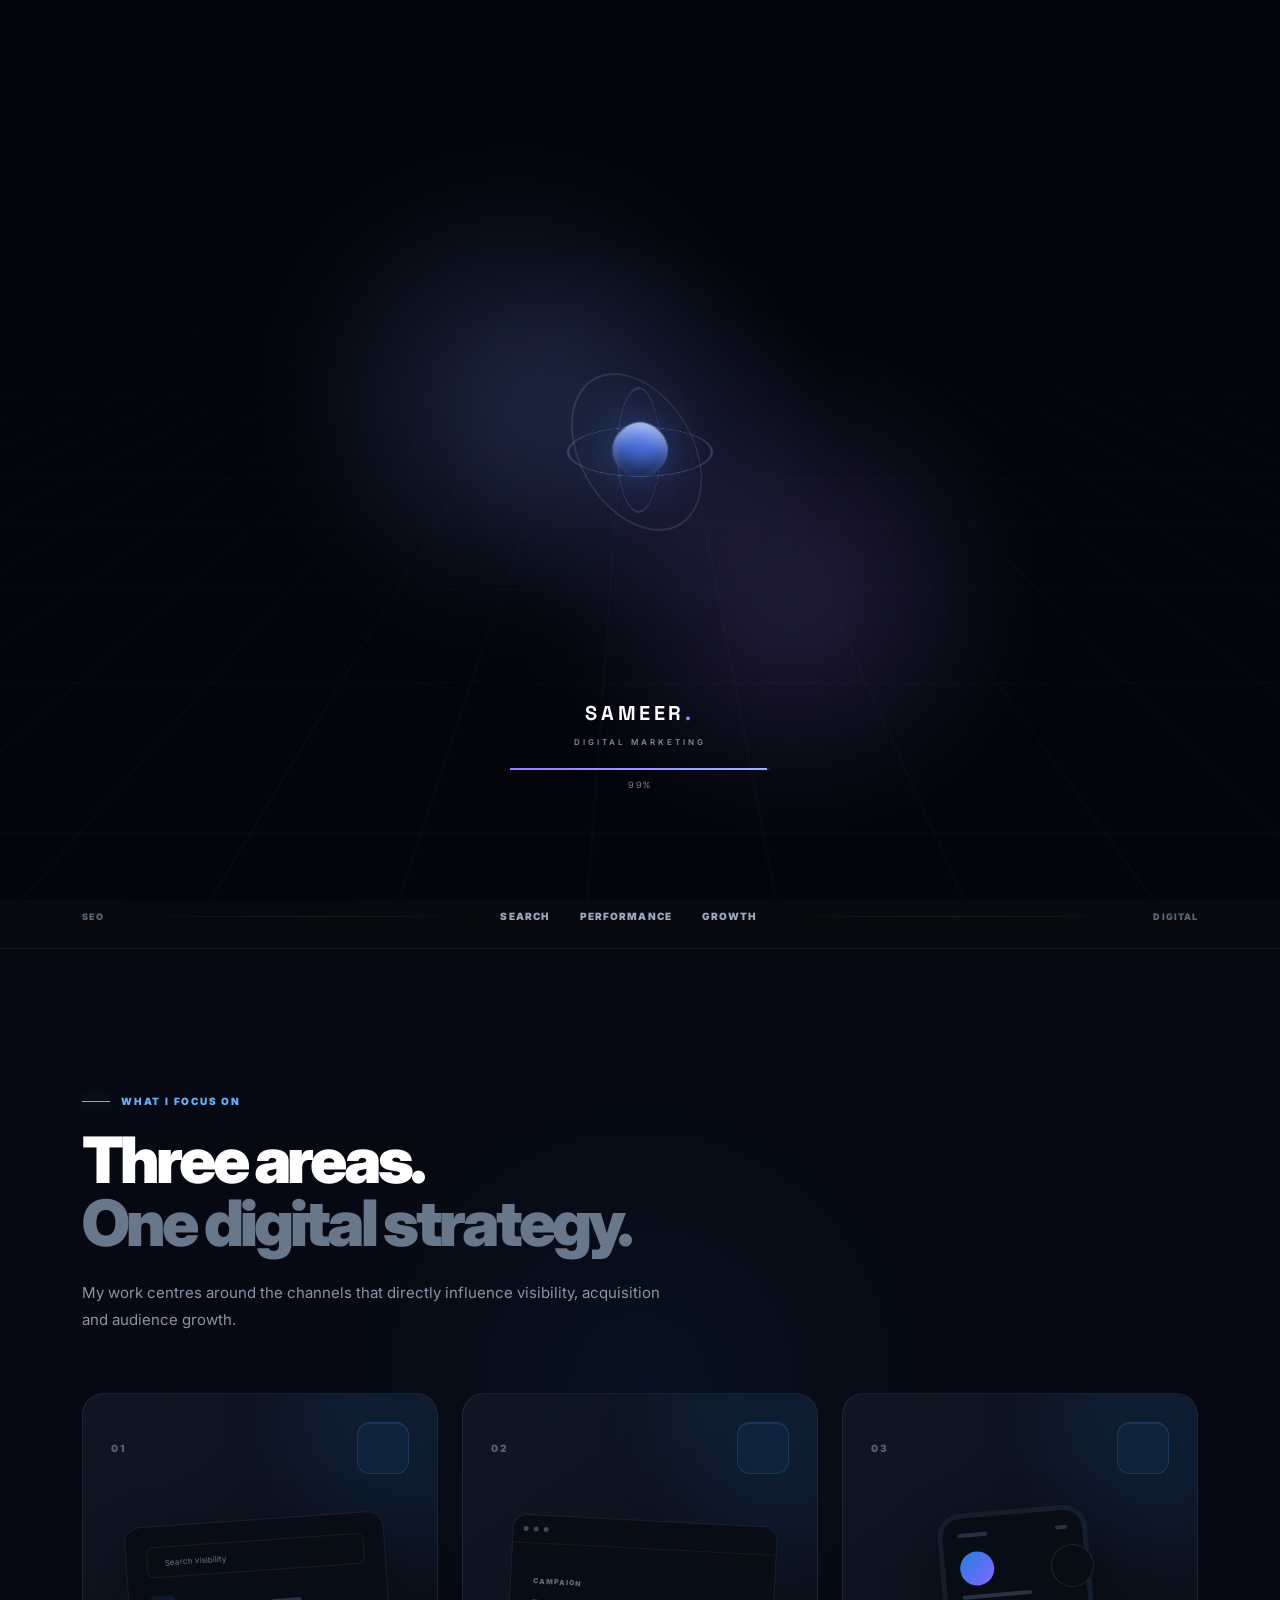
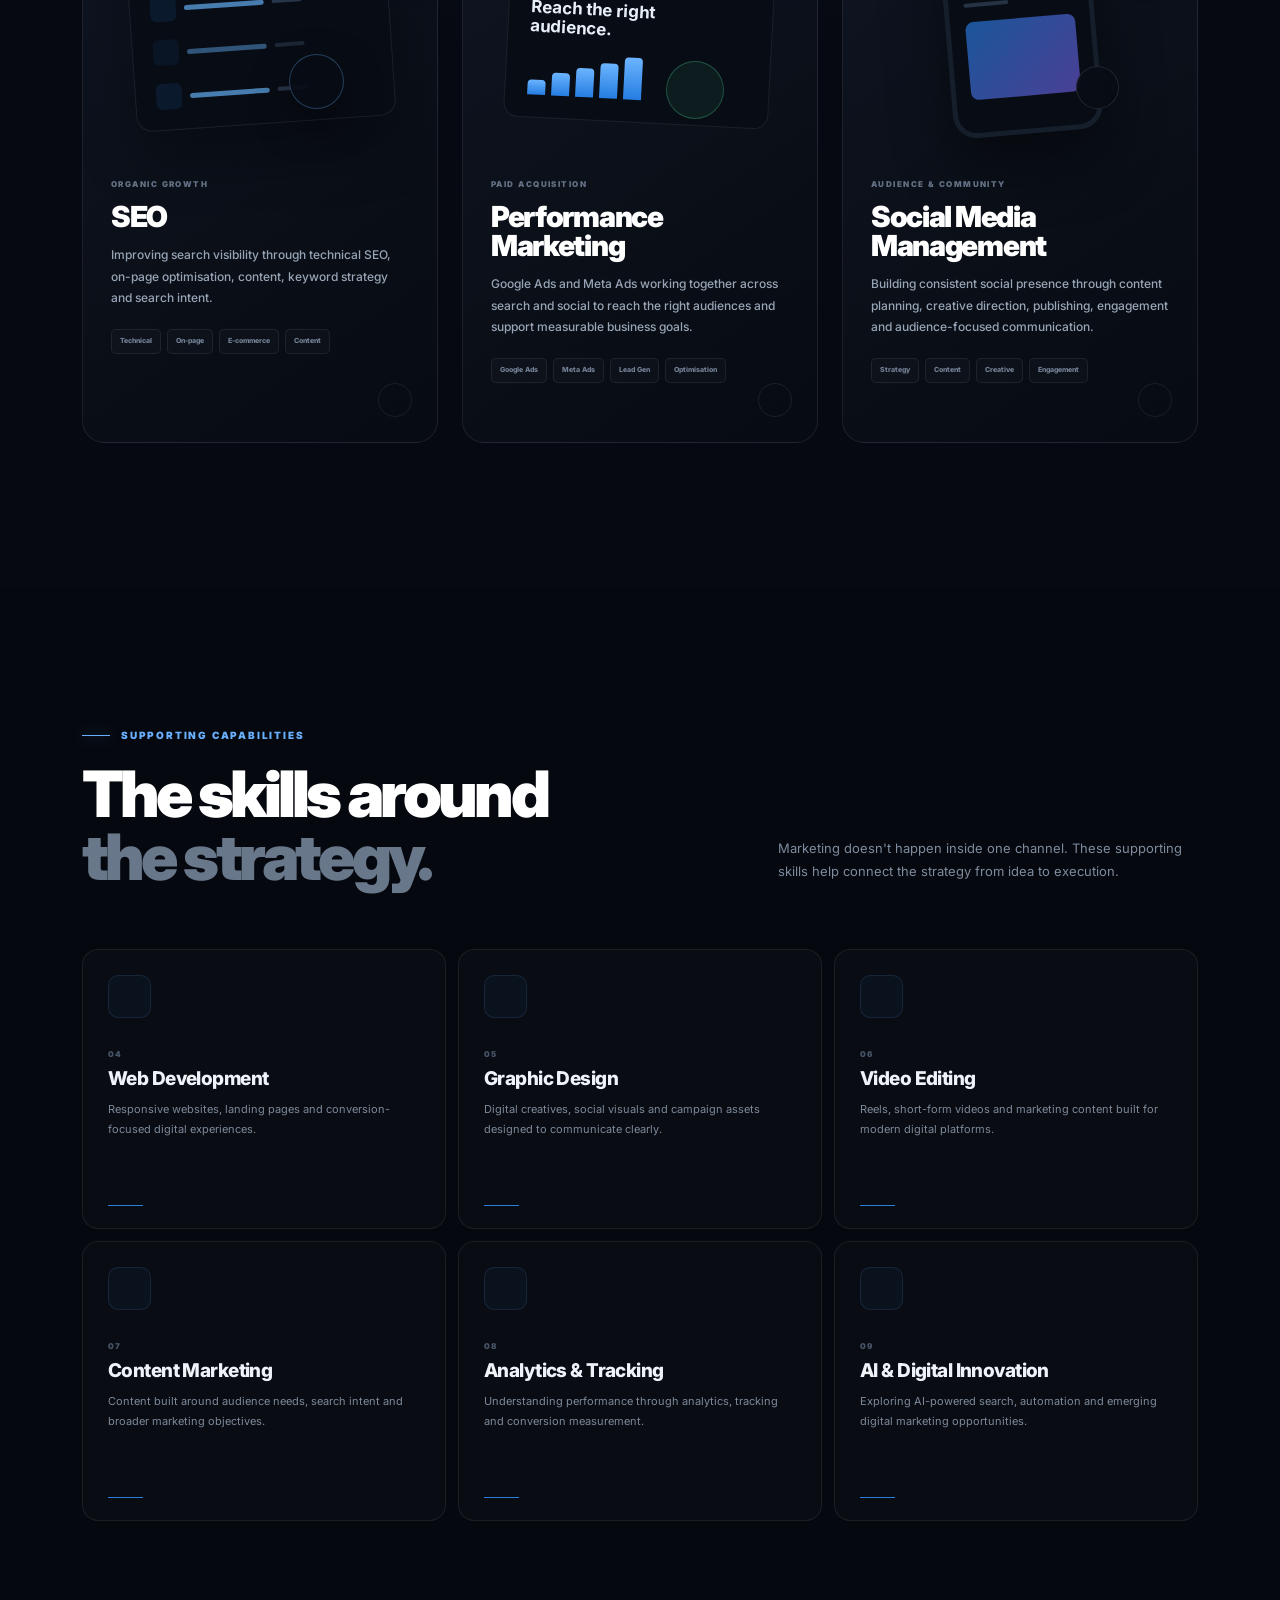
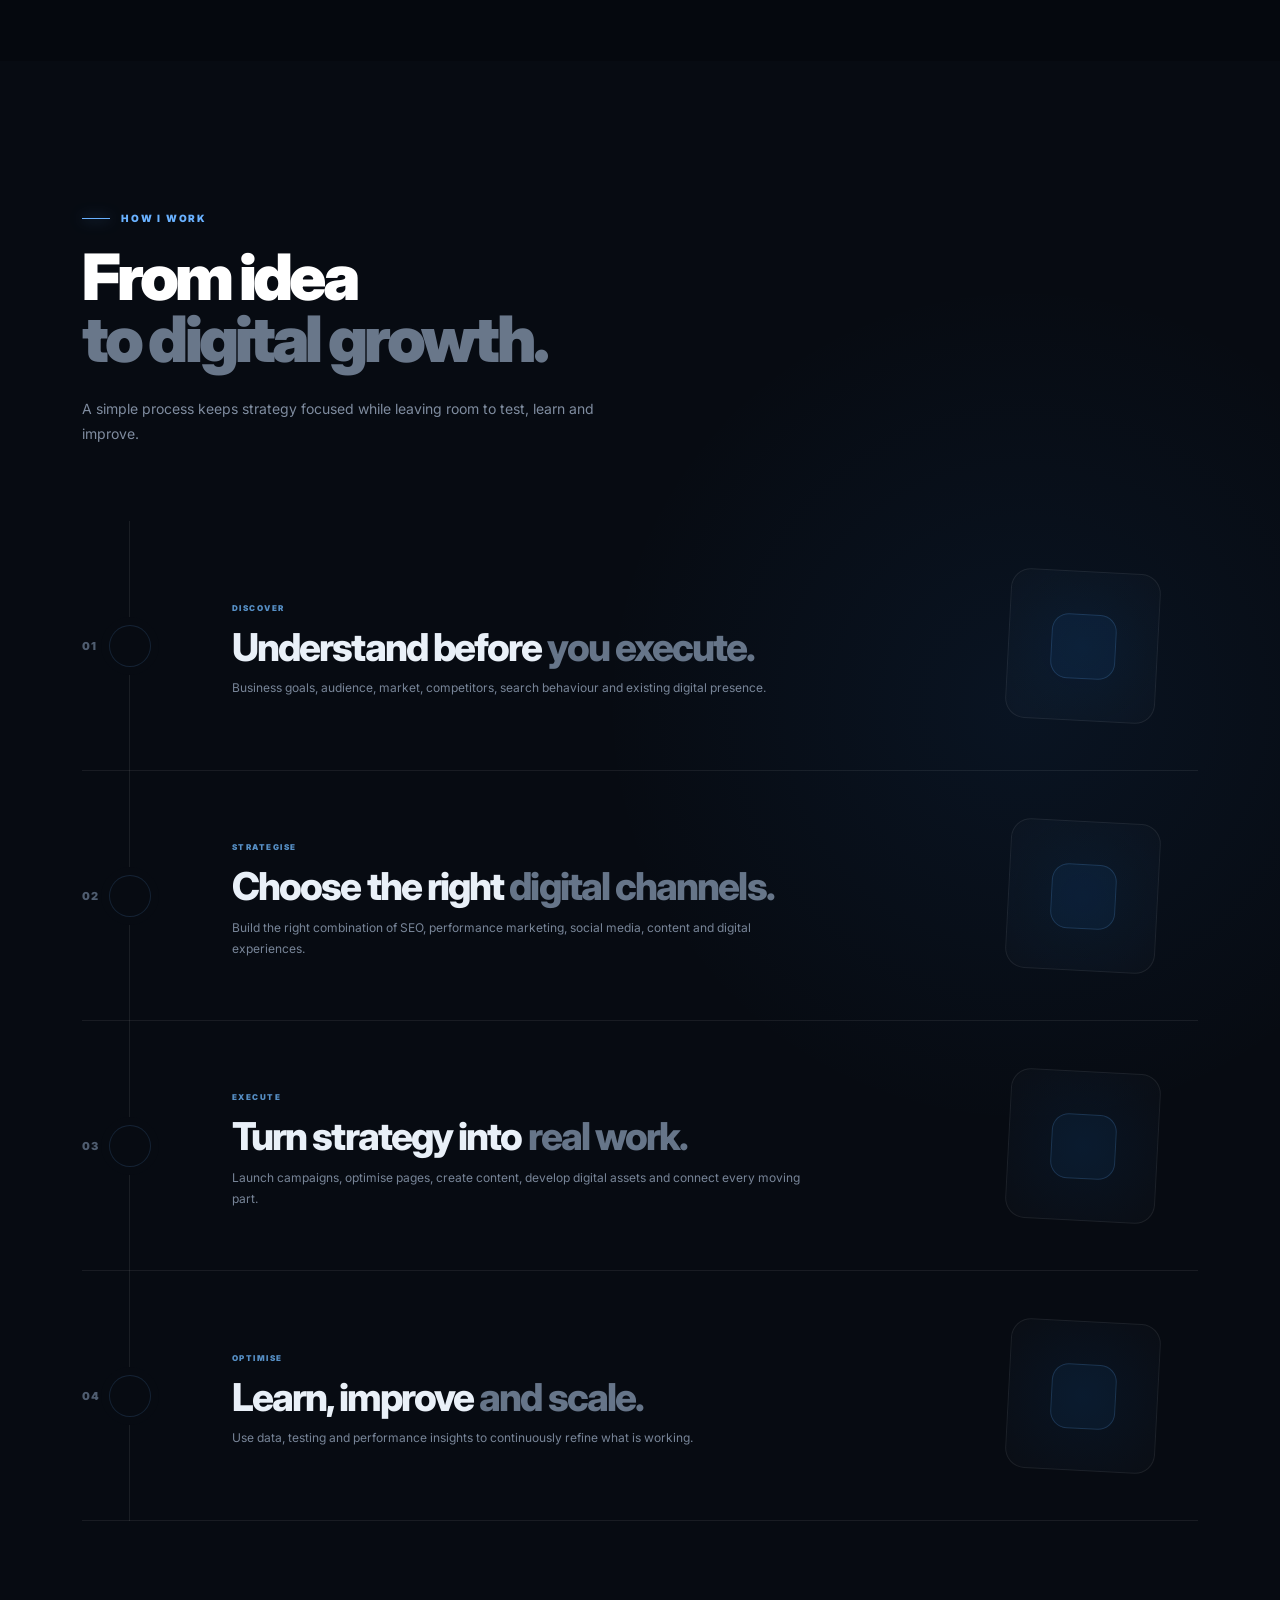
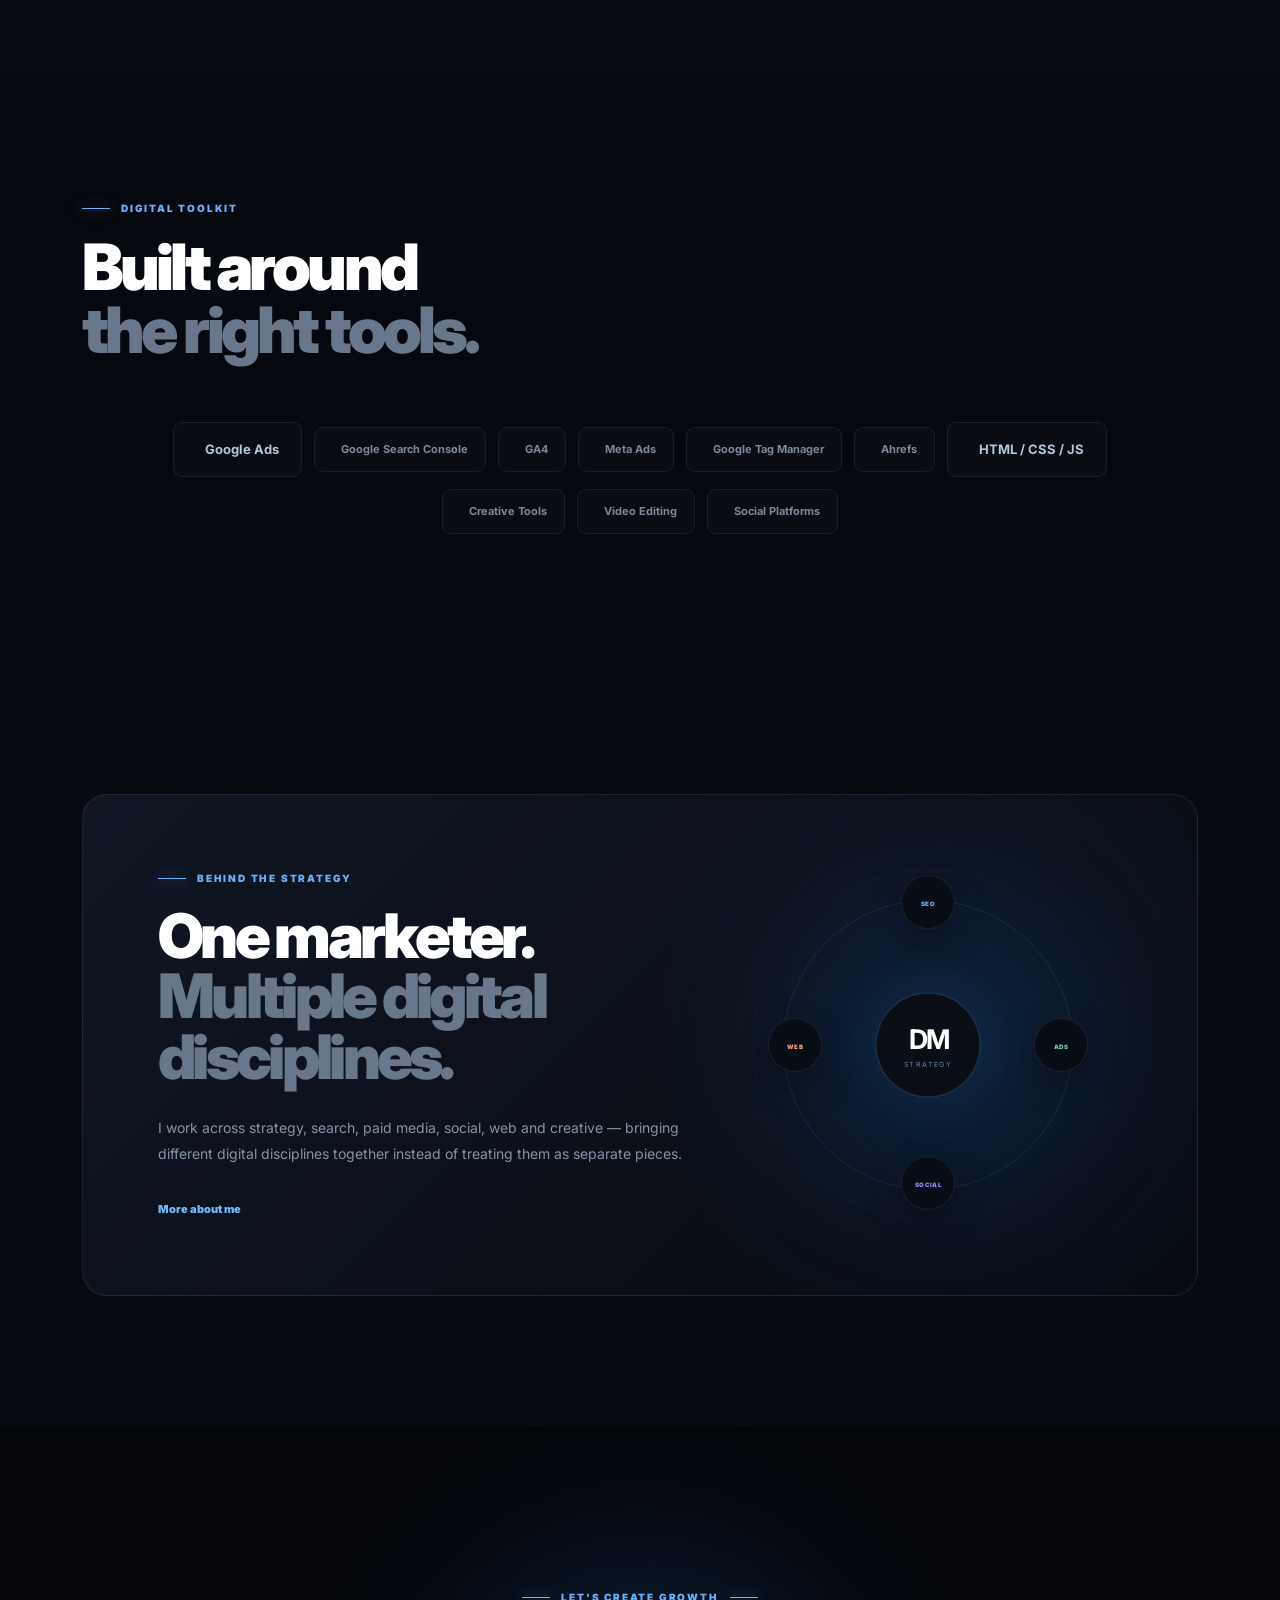
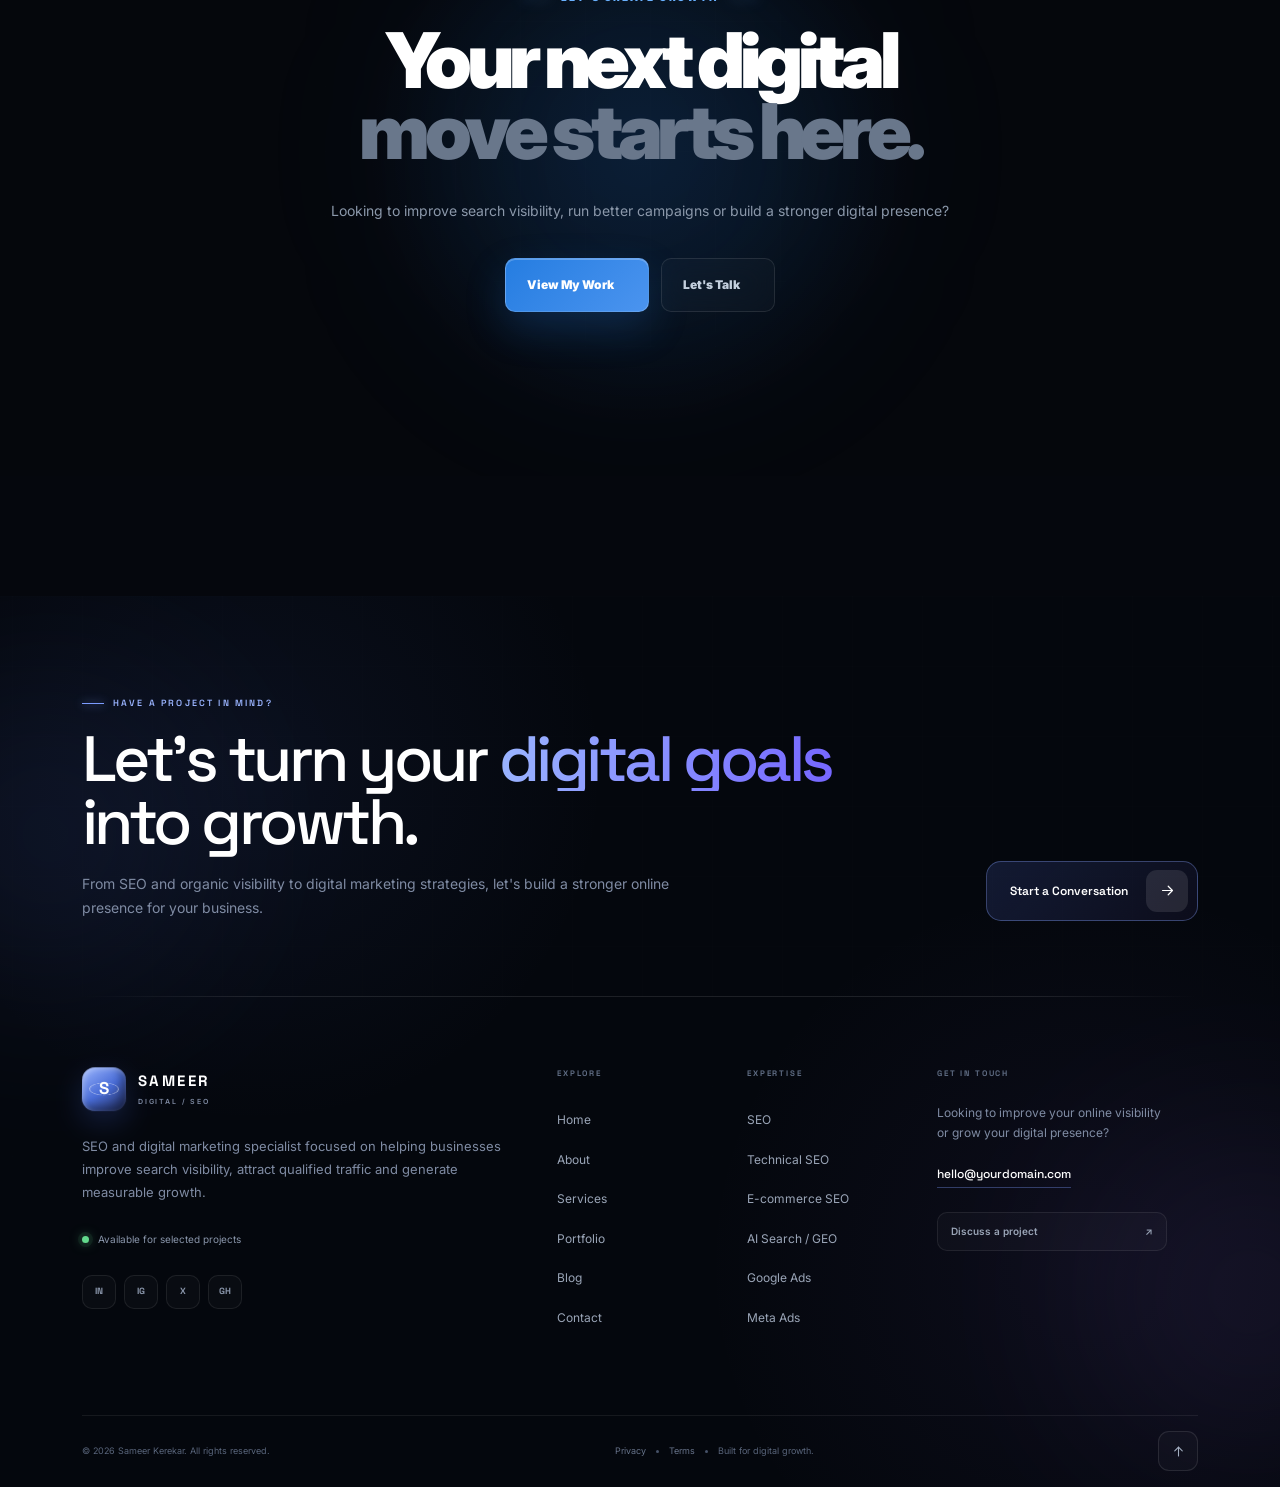
==== index.html @ 19e7f879 "Digital Marketing website" ====
<!DOCTYPE html>
<html lang="en">

<head>

    <!-- =====================================================
         BASIC DOCUMENT SETTINGS
    ====================================================== -->

    <meta charset="UTF-8">

    <meta
        name="viewport"
        content="width=device-width, initial-scale=1.0"
    >

    <!-- SEO -->
    <title>
        Sameer Kerekar | SEO & Digital Marketing Specialist
    </title>

    <meta
        name="description"
        content="Sameer Kerekar is a digital marketing and SEO specialist helping businesses improve organic visibility, traffic, leads and online growth."
    >

    <meta
        name="robots"
        content="index, follow, max-image-preview:large"
    >

    <meta
        name="author"
        content="Sameer Kerekar"
    >

    <meta
        name="theme-color"
        content="#05070d"
    >

    <!-- Canonical will be replaced with the real domain -->
    <link
        rel="canonical"
        href="https://yourdomain.com/"
    >


    <!-- =====================================================
         OPEN GRAPH
         Ready for social sharing
    ====================================================== -->

    <meta
        property="og:type"
        content="website"
    >

    <meta
        property="og:title"
        content="Sameer Kerekar | SEO & Digital Marketing Specialist"
    >

    <meta
        property="og:description"
        content="SEO and digital marketing solutions focused on visibility, traffic and business growth."
    >

    <meta
        property="og:url"
        content="https://yourdomain.com/"
    >

    <meta
        property="og:site_name"
        content="Sameer Kerekar"
    >


    <!-- =====================================================
         TWITTER / X
    ====================================================== -->

    <meta
        name="twitter:card"
        content="summary_large_image"
    >

    <meta
        name="twitter:title"
        content="Sameer Kerekar | SEO & Digital Marketing Specialist"
    >

    <meta
        name="twitter:description"
        content="SEO and digital marketing solutions focused on visibility, traffic and business growth."
    >


    <!-- =====================================================
         PERFORMANCE
    ====================================================== -->

    <link
        rel="preconnect"
        href="https://fonts.googleapis.com"
    >

    <link
        rel="preconnect"
        href="https://fonts.gstatic.com"
        crossorigin
    >


    <!-- =====================================================
         PREMIUM FONT SYSTEM
         Space Grotesk = Display
         Inter = UI/body
    ====================================================== -->

    <link
        href="https://fonts.googleapis.com/css2?family=Inter:wght@400;500;600;700&family=Space+Grotesk:wght@400;500;600;700&display=swap"
        rel="stylesheet"
    >


    <!-- =====================================================
         BOOTSTRAP 5
    ====================================================== -->

    <link
        href="https://cdn.jsdelivr.net/npm/bootstrap@5.3.8/dist/css/bootstrap.min.css"
        rel="stylesheet"
    >


    <!-- =====================================================
         CUSTOM CSS
    ====================================================== -->

    <link
        rel="stylesheet"
        href="style.css"
    >


    <!-- =====================================================
         STRUCTURED DATA
         Basic Person / Website schema
    ====================================================== -->

    <script type="application/ld+json">
    {
        "@context": "https://schema.org",
        "@type": "Person",
        "name": "Sameer Kerekar",
        "jobTitle": "SEO & Digital Marketing Specialist",
        "url": "https://yourdomain.com/"
    }
    </script>

</head>


<body>


    <!-- =====================================================
         PAGE LOADER
         Visible before the website enters
    ====================================================== -->

    <div
        class="page-loader"
        id="pageLoader"
        aria-hidden="true"
    >

        <!-- Background grid -->
        <div class="loader-grid"></div>

        <!-- Ambient glow -->
        <div class="loader-glow loader-glow-one"></div>
        <div class="loader-glow loader-glow-two"></div>


        <!-- 3D loader object -->
        <div class="loader-scene">

            <div class="loader-core">

                <div class="loader-ring loader-ring-one"></div>

                <div class="loader-ring loader-ring-two"></div>

                <div class="loader-ring loader-ring-three"></div>

                <div class="loader-core-inner"></div>

            </div>

        </div>


        <!-- Loader text -->

        <div class="loader-content">

            <div class="loader-brand">
                SAMEER<span>.</span>
            </div>

            <div class="loader-status">
                DIGITAL MARKETING
            </div>

            <div class="loader-progress">

                <span
                    class="loader-progress-bar"
                    id="loaderProgress"
                ></span>

            </div>

            <div
                class="loader-percentage"
                id="loaderPercentage"
            >
                00%
            </div>

        </div>

    </div>


    <!-- =====================================================
         SITE HEADER
    ====================================================== -->

    <header
        class="site-header"
        id="siteHeader"
    >

        <!-- Ambient background light -->

        <div class="header-ambient"></div>


        <!-- =================================================
             MAIN NAVIGATION
        ================================================== -->

        <nav
            class="premium-navbar"
            id="mainNavbar"
            aria-label="Primary navigation"
        >

            <div class="navbar-inner">


                <!-- =========================================
                     BRAND
                     Replace this later with your real logo
                ========================================== -->

                <a
                    href="index.html"
                    class="brand"
                    aria-label="Sameer Kerekar home"
                >

                    <span class="brand-symbol">

                        <span class="brand-symbol-orbit"></span>

                        <span class="brand-symbol-core">
                            S
                        </span>

                    </span>


                    <span class="brand-copy">

                        <span class="brand-name">
                            SAMEER
                        </span>

                        <span class="brand-subtitle">
                            DIGITAL / SEO
                        </span>

                    </span>

                </a>


                <!-- =========================================
                     DESKTOP NAVIGATION
                ========================================== -->

                <div
                    class="desktop-navigation"
                    id="desktopNavigation"
                >

                    <div class="nav-pill">


                        <a
                            href="index.html"
                            class="nav-item active"
                            data-nav-link
                        >
                            <span class="nav-number">
                                01
                            </span>

                            <span class="nav-label">
                                Home
                            </span>
                        </a>


                        <a
                            href="about.html"
                            class="nav-item"
                            data-nav-link
                        >
                            <span class="nav-number">
                                02
                            </span>

                            <span class="nav-label">
                                About
                            </span>
                        </a>


                        <a
                            href="service.html"
                            class="nav-item"
                            data-nav-link
                        >
                            <span class="nav-number">
                                03
                            </span>

                            <span class="nav-label">
                                Services
                            </span>
                        </a>


                        <a
                            href="portfolio.html"
                            class="nav-item"
                            data-nav-link
                        >
                            <span class="nav-number">
                                04
                            </span>

                            <span class="nav-label">
                                Portfolio
                            </span>
                        </a>


                        <a
                            href="blog.html"
                            class="nav-item"
                            data-nav-link
                        >
                            <span class="nav-number">
                                05
                            </span>

                            <span class="nav-label">
                                Blog
                            </span>
                        </a>


                    </div>

                </div>


                <!-- =========================================
                     CONTACT BUTTON
                ========================================== -->

                <a
                    href="contact.html"
                    class="nav-contact"
                    data-nav-link
                >

                    <span class="contact-label">
                        Let's Talk
                    </span>

                    <span class="contact-icon">

                        <svg
                            viewBox="0 0 24 24"
                            aria-hidden="true"
                        >
                            <path d="M5 12h13"></path>
                            <path d="m13 6 6 6-6 6"></path>
                        </svg>

                    </span>

                </a>


                <!-- =========================================
                     MOBILE MENU BUTTON
                ========================================== -->

                <button
                    class="mobile-menu-button"
                    id="mobileMenuButton"
                    type="button"
                    aria-label="Open navigation menu"
                    aria-controls="mobileMenu"
                    aria-expanded="false"
                >

                    <span class="menu-button-text">
                        MENU
                    </span>

                    <span class="menu-lines">

                        <span></span>
                        <span></span>

                    </span>

                </button>

            </div>

        </nav>


        <!-- =================================================
             MOBILE MENU
        ================================================== -->

        <div
            class="mobile-menu"
            id="mobileMenu"
            aria-hidden="true"
        >

            <div class="mobile-menu-inner">


                <div class="mobile-menu-top">

                    <span>
                        NAVIGATION
                    </span>

                    <span>
                        2026
                    </span>

                </div>


                <div class="mobile-navigation">


                    <a
                        href="index.html"
                        class="mobile-nav-link active"
                        data-mobile-link
                    >
                        <span class="mobile-nav-number">
                            01
                        </span>

                        <span class="mobile-nav-title">
                            Home
                        </span>

                        <span class="mobile-nav-arrow">
                            ↗
                        </span>
                    </a>


                    <a
                        href="about.html"
                        class="mobile-nav-link"
                        data-mobile-link
                    >
                        <span class="mobile-nav-number">
                            02
                        </span>

                        <span class="mobile-nav-title">
                            About
                        </span>

                        <span class="mobile-nav-arrow">
                            ↗
                        </span>
                    </a>


                    <a
                        href="service.html"
                        class="mobile-nav-link"
                        data-mobile-link
                    >
                        <span class="mobile-nav-number">
                            03
                        </span>

                        <span class="mobile-nav-title">
                            Services
                        </span>

                        <span class="mobile-nav-arrow">
                            ↗
                        </span>
                    </a>


                    <a
                        href="portfolio.html"
                        class="mobile-nav-link"
                        data-mobile-link
                    >
                        <span class="mobile-nav-number">
                            04
                        </span>

                        <span class="mobile-nav-title">
                            Portfolio
                        </span>

                        <span class="mobile-nav-arrow">
                            ↗
                        </span>
                    </a>


                    <a
                        href="blog.html"
                        class="mobile-nav-link"
                        data-mobile-link
                    >
                        <span class="mobile-nav-number">
                            05
                        </span>

                        <span class="mobile-nav-title">
                            Blog
                        </span>

                        <span class="mobile-nav-arrow">
                            ↗
                        </span>
                    </a>


                    <a
                        href="contact.html"
                        class="mobile-nav-link mobile-contact-link"
                        data-mobile-link
                    >
                        <span class="mobile-nav-number">
                            06
                        </span>

                        <span class="mobile-nav-title">
                            Contact
                        </span>

                        <span class="mobile-nav-arrow">
                            ↗
                        </span>
                    </a>

                </div>


                <div class="mobile-menu-footer">

                    <span>
                        SEO / DIGITAL MARKETING
                    </span>

                    <span>
                        INDIA
                    </span>

                </div>

            </div>

        </div>


        <!-- Mobile background overlay -->

        <div
            class="mobile-overlay"
            id="mobileOverlay"
        ></div>

    </header>

    <!-- ===================navbar end ================= -->


    <!-- ===home start==================  -->
     <!-- =========================================================
     HOME PAGE ONLY
     Navbar / Loader / Footer already exist
========================================================= -->

<main class="dm-home">

    <!-- =====================================================
         HERO
    ====================================================== -->

    <section class="dm-hero" id="home">

        <div class="dm-hero-grid"></div>

        <div class="dm-hero-glow dm-glow-a"></div>
        <div class="dm-hero-glow dm-glow-b"></div>

        <div class="container">

            <div class="row align-items-center dm-hero-row">

                <!-- LEFT -->
                <div class="col-lg-6">

                    <div class="dm-hero-copy">

                        <div class="dm-eyebrow">
                            <span class="dm-live-dot"></span>
                            DIGITAL MARKETING STRATEGIST
                        </div>

                        <h1>
                            Turning
                            <span>Digital Attention</span>
                            Into <em>Growth.</em>
                        </h1>

                        <p class="dm-hero-text">
                            I build digital marketing strategies around
                            <strong>SEO, performance marketing and social media</strong>,
                            supported by creative, web and content expertise.
                        </p>

                        <div class="dm-hero-actions">

                            <a href="service.html" class="dm-btn dm-btn-primary">
                                <span>Explore Expertise</span>
                                <i class="bi bi-arrow-down-right"></i>
                            </a>

                            <a href="contact.html" class="dm-btn dm-btn-ghost">
                                <span>Let's Connect</span>
                                <i class="bi bi-arrow-up-right"></i>
                            </a>

                        </div>

                        <div class="dm-hero-focus">

                            <span>FOCUS</span>

                            <b>SEO</b>
                            <i></i>

                            <b>Performance Marketing</b>
                            <i></i>

                            <b>Social Media</b>

                        </div>

                    </div>

                </div>


                <!-- RIGHT VISUAL -->
                <div class="col-lg-6">

                    <div class="dm-hero-art">

                        <div class="dm-art-orbit orbit-outer"></div>
                        <div class="dm-art-orbit orbit-middle"></div>
                        <div class="dm-art-orbit orbit-inner"></div>

                        <!-- CENTRAL DIGITAL MARKETING HUB -->
                        <div class="dm-hub">

                            <div class="dm-hub-ring"></div>

                            <div class="dm-hub-icon">
                                <i class="bi bi-bar-chart-fill"></i>
                            </div>

                            <strong>DIGITAL</strong>
                            <span>GROWTH</span>

                        </div>


                        <!-- SEO NODE -->
                        <div class="dm-art-node node-seo">

                            <div class="dm-node-icon">
                                <i class="bi bi-search"></i>
                            </div>

                            <div>
                                <small>ORGANIC</small>
                                <strong>SEO</strong>
                            </div>

                        </div>


                        <!-- PERFORMANCE NODE -->
                        <div class="dm-art-node node-performance">

                            <div class="dm-node-icon">
                                <i class="bi bi-bullseye"></i>
                            </div>

                            <div>
                                <small>PAID GROWTH</small>
                                <strong>Performance</strong>
                            </div>

                        </div>


                        <!-- SOCIAL NODE -->
                        <div class="dm-art-node node-social">

                            <div class="dm-node-icon">
                                <i class="bi bi-share-fill"></i>
                            </div>

                            <div>
                                <small>COMMUNITY</small>
                                <strong>Social Media</strong>
                            </div>

                        </div>


                        <!-- MINI GRAPH -->
                        <div class="dm-mini-chart">

                            <div class="mini-chart-head">
                                <span>Growth Journey</span>
                                <i class="bi bi-arrow-up-right"></i>
                            </div>

                            <svg
                                viewBox="0 0 250 100"
                                preserveAspectRatio="none"
                            >

                                <defs>

                                    <linearGradient
                                        id="heroLine"
                                        x1="0"
                                        y1="0"
                                        x2="1"
                                        y2="0"
                                    >
                                        <stop offset="0%" />
                                        <stop offset="50%" />
                                        <stop offset="100%" />
                                    </linearGradient>

                                    <linearGradient
                                        id="heroArea"
                                        x1="0"
                                        y1="0"
                                        x2="0"
                                        y2="1"
                                    >
                                        <stop offset="0%" />
                                        <stop offset="100%" />
                                    </linearGradient>

                                </defs>

                                <path
                                    class="mini-area"
                                    d="M0 82
                                       C30 78 40 70 62 72
                                       C85 75 92 52 116 57
                                       C138 62 146 43 168 46
                                       C190 48 200 27 218 32
                                       C232 35 240 20 250 12
                                       L250 100 L0 100 Z"
                                />

                                <path
                                    class="mini-line"
                                    d="M0 82
                                       C30 78 40 70 62 72
                                       C85 75 92 52 116 57
                                       C138 62 146 43 168 46
                                       C190 48 200 27 218 32
                                       C232 35 240 20 250 12"
                                />

                            </svg>

                        </div>


                        <!-- FLOATING SEARCH -->
                        <div class="dm-floating floating-search">
                            <i class="bi bi-google"></i>
                            <span>SEARCH</span>
                        </div>

                        <!-- FLOATING CONTENT -->
                        <div class="dm-floating floating-content">
                            <i class="bi bi-lightning-charge-fill"></i>
                            <span>CONTENT</span>
                        </div>

                    </div>

                </div>

            </div>

        </div>


        <div class="dm-scroll-cue">

            <span>SCROLL TO EXPLORE</span>

            <div>
                <span></span>
            </div>

        </div>

    </section>


    <!-- =====================================================
         POSITIONING STRIP
    ====================================================== -->

    <section class="dm-positioning">

        <div class="container">

            <div class="dm-positioning-line">

                <span>SEO</span>

                <div class="dm-position-line"></div>

                <strong>
                    SEARCH
                    <i class="bi bi-arrow-right"></i>
                    PERFORMANCE
                    <i class="bi bi-arrow-right"></i>
                    GROWTH
                </strong>

                <div class="dm-position-line"></div>

                <span>DIGITAL</span>

            </div>

        </div>

    </section>


    <!-- =====================================================
         CORE SERVICES
    ====================================================== -->

    <section
        class="dm-services"
        id="services"
    >

        <div class="dm-section-glow"></div>

        <div class="container">

            <div class="dm-section-intro reveal">

                <div class="dm-kicker">
                    <span></span>
                    WHAT I FOCUS ON
                </div>

                <h2>
                    Three areas.
                    <span>One digital strategy.</span>
                </h2>

                <p>
                    My work centres around the channels that directly influence
                    visibility, acquisition and audience growth.
                </p>

            </div>


            <div class="row g-4">

                <!-- SEO -->
                <div class="col-lg-4">

                    <article class="dm-main-service service-seo reveal">

                        <div class="service-top">

                            <span class="service-index">01</span>

                            <div class="service-icon">
                                <i class="bi bi-search"></i>
                            </div>

                        </div>

                        <div class="service-visual seo-visual">

                            <div class="seo-screen">

                                <div class="seo-search">
                                    <i class="bi bi-search"></i>
                                    Search visibility
                                </div>

                                <div class="seo-result">
                                    <span></span>
                                    <b></b>
                                    <i></i>
                                </div>

                                <div class="seo-result short">
                                    <span></span>
                                    <b></b>
                                    <i></i>
                                </div>

                                <div class="seo-result">
                                    <span></span>
                                    <b></b>
                                    <i></i>
                                </div>

                            </div>

                            <div class="seo-magnify">
                                <i class="bi bi-search"></i>
                            </div>

                        </div>


                        <div class="service-content">

                            <span class="service-label">
                                ORGANIC GROWTH
                            </span>

                            <h3>SEO</h3>

                            <p>
                                Improving search visibility through technical
                                SEO, on-page optimisation, content, keyword
                                strategy and search intent.
                            </p>

                            <div class="service-tags">
                                <span>Technical</span>
                                <span>On-page</span>
                                <span>E-commerce</span>
                                <span>Content</span>
                            </div>

                        </div>

                        <a href="about.html" class="service-arrow">
                            <i class="bi bi-arrow-up-right"></i>
                        </a>

                    </article>

                </div>


                <!-- PERFORMANCE -->
                <div class="col-lg-4">

                    <article class="dm-main-service service-performance reveal delay-1">

                        <div class="service-top">

                            <span class="service-index">02</span>

                            <div class="service-icon">
                                <i class="bi bi-bullseye"></i>
                            </div>

                        </div>

                        <div class="service-visual performance-visual">

                            <div class="ad-window">

                                <div class="ad-window-top">
                                    <span></span>
                                    <span></span>
                                    <span></span>
                                </div>

                                <div class="ad-content">

                                    <small>CAMPAIGN</small>

                                    <strong>
                                        Reach the
                                        right audience.
                                    </strong>

                                    <div class="ad-bars">

                                        <span></span>
                                        <span></span>
                                        <span></span>
                                        <span></span>
                                        <span></span>

                                    </div>

                                </div>

                            </div>

                            <div class="ad-target">
                                <i class="bi bi-bullseye"></i>
                            </div>

                        </div>


                        <div class="service-content">

                            <span class="service-label">
                                PAID ACQUISITION
                            </span>

                            <h3>Performance Marketing</h3>

                            <p>
                                Google Ads and Meta Ads working together across
                                search and social to reach the right audiences
                                and support measurable business goals.
                            </p>

                            <div class="service-tags">
                                <span>Google Ads</span>
                                <span>Meta Ads</span>
                                <span>Lead Gen</span>
                                <span>Optimisation</span>
                            </div>

                        </div>

                        <a href="about.html" class="service-arrow">
                            <i class="bi bi-arrow-up-right"></i>
                        </a>

                    </article>

                </div>


                <!-- SOCIAL -->
                <div class="col-lg-4">

                    <article class="dm-main-service service-social reveal delay-2">

                        <div class="service-top">

                            <span class="service-index">03</span>

                            <div class="service-icon">
                                <i class="bi bi-share-fill"></i>
                            </div>

                        </div>

                        <div class="service-visual social-visual">

                            <div class="social-phone">

                                <div class="social-phone-top">
                                    <span></span>
                                    <span></span>
                                </div>

                                <div class="social-avatar"></div>

                                <div class="social-lines">
                                    <span></span>
                                    <span></span>
                                </div>

                                <div class="social-post"></div>

                                <div class="social-actions">
                                    <i class="bi bi-heart"></i>
                                    <i class="bi bi-chat"></i>
                                    <i class="bi bi-send"></i>
                                </div>

                            </div>

                            <div class="social-bubble bubble-heart">
                                <i class="bi bi-heart-fill"></i>
                            </div>

                            <div class="social-bubble bubble-share">
                                <i class="bi bi-share-fill"></i>
                            </div>

                        </div>


                        <div class="service-content">

                            <span class="service-label">
                                AUDIENCE & COMMUNITY
                            </span>

                            <h3>Social Media Management</h3>

                            <p>
                                Building consistent social presence through
                                content planning, creative direction, publishing,
                                engagement and audience-focused communication.
                            </p>

                            <div class="service-tags">
                                <span>Strategy</span>
                                <span>Content</span>
                                <span>Creative</span>
                                <span>Engagement</span>
                            </div>

                        </div>

                        <a href="about.html" class="service-arrow">
                            <i class="bi bi-arrow-up-right"></i>
                        </a>

                    </article>

                </div>

            </div>

        </div>

    </section>


    <!-- =====================================================
         SUPPORTING SKILLS
    ====================================================== -->

    <section class="dm-supporting">

        <div class="container">

            <div class="dm-support-heading reveal">

                <div>

                    <div class="dm-kicker">
                        <span></span>
                        SUPPORTING CAPABILITIES
                    </div>

                    <h2>
                        The skills around
                        <span>the strategy.</span>
                    </h2>

                </div>

                <p>
                    Marketing doesn't happen inside one channel.
                    These supporting skills help connect the strategy
                    from idea to execution.
                </p>

            </div>


            <div class="dm-support-grid">

                <div class="dm-support-card reveal">

                    <div class="support-icon">
                        <i class="bi bi-code-slash"></i>
                    </div>

                    <span>04</span>

                    <h3>Web Development</h3>

                    <p>
                        Responsive websites, landing pages and
                        conversion-focused digital experiences.
                    </p>

                    <div class="support-line"></div>

                </div>


                <div class="dm-support-card reveal delay-1">

                    <div class="support-icon">
                        <i class="bi bi-palette"></i>
                    </div>

                    <span>05</span>

                    <h3>Graphic Design</h3>

                    <p>
                        Digital creatives, social visuals and campaign
                        assets designed to communicate clearly.
                    </p>

                    <div class="support-line"></div>

                </div>


                <div class="dm-support-card reveal delay-2">

                    <div class="support-icon">
                        <i class="bi bi-camera-reels"></i>
                    </div>

                    <span>06</span>

                    <h3>Video Editing</h3>

                    <p>
                        Reels, short-form videos and marketing content
                        built for modern digital platforms.
                    </p>

                    <div class="support-line"></div>

                </div>


                <div class="dm-support-card reveal">

                    <div class="support-icon">
                        <i class="bi bi-file-earmark-text"></i>
                    </div>

                    <span>07</span>

                    <h3>Content Marketing</h3>

                    <p>
                        Content built around audience needs, search
                        intent and broader marketing objectives.
                    </p>

                    <div class="support-line"></div>

                </div>


                <div class="dm-support-card reveal delay-1">

                    <div class="support-icon">
                        <i class="bi bi-bar-chart-line"></i>
                    </div>

                    <span>08</span>

                    <h3>Analytics & Tracking</h3>

                    <p>
                        Understanding performance through analytics,
                        tracking and conversion measurement.
                    </p>

                    <div class="support-line"></div>

                </div>


                <div class="dm-support-card reveal delay-2">

                    <div class="support-icon">
                        <i class="bi bi-stars"></i>
                    </div>

                    <span>09</span>

                    <h3>AI & Digital Innovation</h3>

                    <p>
                        Exploring AI-powered search, automation and
                        emerging digital marketing opportunities.
                    </p>

                    <div class="support-line"></div>

                </div>

            </div>

        </div>

    </section>


    <!-- =====================================================
         PROCESS — INTERACTIVE
    ====================================================== -->

    <section class="dm-process">

        <div class="process-background"></div>

        <div class="container">

            <div class="dm-process-heading reveal">

                <div class="dm-kicker">
                    <span></span>
                    HOW I WORK
                </div>

                <h2>
                    From idea
                    <span>to digital growth.</span>
                </h2>

                <p>
                    A simple process keeps strategy focused while leaving
                    room to test, learn and improve.
                </p>

            </div>


            <div class="dm-process-wrapper">

                <div class="process-progress">
                    <span></span>
                </div>


                <div class="dm-process-item active reveal">

                    <div class="process-step">
                        01
                    </div>

                    <div class="process-marker">
                        <i class="bi bi-search"></i>
                    </div>

                    <div class="process-copy">

                        <span>DISCOVER</span>

                        <h3>
                            Understand before
                            <strong>you execute.</strong>
                        </h3>

                        <p>
                            Business goals, audience, market, competitors,
                            search behaviour and existing digital presence.
                        </p>

                    </div>

                    <div class="process-visual">
                        <div class="process-visual-inner">
                            <i class="bi bi-compass"></i>
                        </div>
                    </div>

                </div>


                <div class="dm-process-item reveal">

                    <div class="process-step">
                        02
                    </div>

                    <div class="process-marker">
                        <i class="bi bi-diagram-3"></i>
                    </div>

                    <div class="process-copy">

                        <span>STRATEGISE</span>

                        <h3>
                            Choose the right
                            <strong>digital channels.</strong>
                        </h3>

                        <p>
                            Build the right combination of SEO, performance
                            marketing, social media, content and digital
                            experiences.
                        </p>

                    </div>

                    <div class="process-visual">
                        <div class="process-visual-inner">
                            <i class="bi bi-bezier2"></i>
                        </div>
                    </div>

                </div>


                <div class="dm-process-item reveal">

                    <div class="process-step">
                        03
                    </div>

                    <div class="process-marker">
                        <i class="bi bi-lightning-charge"></i>
                    </div>

                    <div class="process-copy">

                        <span>EXECUTE</span>

                        <h3>
                            Turn strategy into
                            <strong>real work.</strong>
                        </h3>

                        <p>
                            Launch campaigns, optimise pages, create content,
                            develop digital assets and connect every moving part.
                        </p>

                    </div>

                    <div class="process-visual">
                        <div class="process-visual-inner">
                            <i class="bi bi-lightning-charge-fill"></i>
                        </div>
                    </div>

                </div>


                <div class="dm-process-item reveal">

                    <div class="process-step">
                        04
                    </div>

                    <div class="process-marker">
                        <i class="bi bi-arrow-repeat"></i>
                    </div>

                    <div class="process-copy">

                        <span>OPTIMISE</span>

                        <h3>
                            Learn, improve
                            <strong>and scale.</strong>
                        </h3>

                        <p>
                            Use data, testing and performance insights to
                            continuously refine what is working.
                        </p>

                    </div>

                    <div class="process-visual">
                        <div class="process-visual-inner">
                            <i class="bi bi-graph-up-arrow"></i>
                        </div>
                    </div>

                </div>

            </div>

        </div>

    </section>


    <!-- =====================================================
         TOOL CLOUD
    ====================================================== -->

    <section class="dm-tool-section">

        <div class="container">

            <div class="dm-tool-heading reveal">

                <div class="dm-kicker">
                    <span></span>
                    DIGITAL TOOLKIT
                </div>

                <h2>
                    Built around
                    <span>the right tools.</span>
                </h2>

            </div>


            <div class="dm-tool-cloud reveal">

                <span class="tool-large">
                    <i class="bi bi-google"></i>
                    Google Ads
                </span>

                <span>
                    <i class="bi bi-search"></i>
                    Google Search Console
                </span>

                <span>
                    <i class="bi bi-bar-chart"></i>
                    GA4
                </span>

                <span class="tool-purple">
                    <i class="bi bi-meta"></i>
                    Meta Ads
                </span>

                <span>
                    <i class="bi bi-diagram-3"></i>
                    Google Tag Manager
                </span>

                <span>
                    <i class="bi bi-graph-up"></i>
                    Ahrefs
                </span>

                <span class="tool-large tool-green">
                    <i class="bi bi-code-slash"></i>
                    HTML / CSS / JS
                </span>

                <span>
                    <i class="bi bi-palette"></i>
                    Creative Tools
                </span>

                <span>
                    <i class="bi bi-camera-video"></i>
                    Video Editing
                </span>

                <span class="tool-purple">
                    <i class="bi bi-phone"></i>
                    Social Platforms
                </span>

            </div>

        </div>

    </section>


    <!-- =====================================================
         PERSONAL POSITIONING
    ====================================================== -->

    <section class="dm-about-preview" id="about">

        <div class="container">

            <div class="dm-about-card reveal">

                <div class="about-card-glow"></div>

                <div class="row align-items-center">

                    <div class="col-lg-7">

                        <div class="dm-about-copy">

                            <div class="dm-kicker">
                                <span></span>
                                BEHIND THE STRATEGY
                            </div>

                            <h2>
                                One marketer.
                                <span>Multiple digital disciplines.</span>
                            </h2>

                            <p>
                                I work across strategy, search, paid media,
                                social, web and creative — bringing different
                                digital disciplines together instead of treating
                                them as separate pieces.
                            </p>

                            <a href="#about" class="dm-text-link">
                                More about me
                                <i class="bi bi-arrow-up-right"></i>
                            </a>

                        </div>

                    </div>


                    <div class="col-lg-5">

                        <div class="discipline-wheel">

                            <div class="wheel-center">
                                <strong>DM</strong>
                                <span>STRATEGY</span>
                            </div>

                            <div class="wheel-item wheel-seo">
                                <i class="bi bi-search"></i>
                                <span>SEO</span>
                            </div>

                            <div class="wheel-item wheel-ads">
                                <i class="bi bi-bullseye"></i>
                                <span>ADS</span>
                            </div>

                            <div class="wheel-item wheel-social">
                                <i class="bi bi-share"></i>
                                <span>SOCIAL</span>
                            </div>

                            <div class="wheel-item wheel-web">
                                <i class="bi bi-code-slash"></i>
                                <span>WEB</span>
                            </div>

                        </div>

                    </div>

                </div>

            </div>

        </div>

    </section>


    <!-- =====================================================
         CTA
    ====================================================== -->

    <section
        class="dm-final-cta"
        id="contact"
    >

        <div class="cta-grid"></div>

        <div class="cta-glow"></div>

        <div class="container">

            <div class="dm-cta-content reveal">

                <div class="dm-kicker center">
                    <span></span>
                    LET'S CREATE GROWTH
                    <span></span>
                </div>

                <h2>
                    Your next digital
                    <span>move starts here.</span>
                </h2>

                <p>
                    Looking to improve search visibility, run better campaigns
                    or build a stronger digital presence?
                </p>

                <div class="dm-cta-buttons">

                    <a href="Portfolio.html" class="dm-btn dm-btn-primary">
                        <span>View My Work</span>
                        <i class="bi bi-arrow-up-right"></i>
                    </a>

                    <a href="contact.html" class="dm-btn dm-btn-ghost">
                        <span>Let's Talk</span>
                        <i class="bi bi-arrow-right"></i>
                    </a>

                </div>

            </div>

        </div>

    </section>

</main>
    <!-- ===home start==================  -->
    
<!-- ====footer start================== --> 
 <!-- =========================================================
     PREMIUM DIGITAL MARKETING FOOTER
========================================================= -->

<footer class="site-footer" id="siteFooter">

    <!-- Decorative background -->
    <div class="footer-grid"></div>

    <div class="footer-glow footer-glow-one"></div>
    <div class="footer-glow footer-glow-two"></div>


    <div class="container footer-container">

        <!-- =================================================
             FOOTER TOP CTA
        ================================================== -->

        <div class="footer-cta">

            <div class="footer-cta-content">

                <span class="footer-eyebrow">
                    HAVE A PROJECT IN MIND?
                </span>

                <h2 class="footer-heading">
                    Let's turn your
                    <span>digital goals</span>
                    into growth.
                </h2>

                <p class="footer-description">
                    From SEO and organic visibility to digital
                    marketing strategies, let's build a stronger
                    online presence for your business.
                </p>

            </div>


            <!-- CTA Button -->

            <a
                href="#contact"
                class="footer-main-cta"
            >

                <span>
                    Start a Conversation
                </span>

                <span class="footer-cta-arrow">

                    <svg
                        viewBox="0 0 24 24"
                        aria-hidden="true"
                    >
                        <path d="M5 12h13"></path>
                        <path d="m13 6 6 6-6 6"></path>
                    </svg>

                </span>

            </a>

        </div>


        <!-- =================================================
             FOOTER DIVIDER
        ================================================== -->

        <div class="footer-divider"></div>


        <!-- =================================================
             FOOTER MAIN CONTENT
        ================================================== -->

        <div class="row footer-main g-4">


            <!-- =============================================
                 BRAND COLUMN
            ============================================== -->

            <div class="col-lg-5 col-md-12">

                <div class="footer-brand-block">


                    <!-- Brand -->

                    <a
                        href="#home"
                        class="footer-brand"
                        aria-label="Sameer Kerekar home"
                    >

                        <span class="footer-brand-symbol">

                            <span class="footer-brand-orbit"></span>

                            <span class="footer-brand-letter">
                                S
                            </span>

                        </span>


                        <span class="footer-brand-copy">

                            <span class="footer-brand-name">
                                SAMEER
                            </span>

                            <span class="footer-brand-role">
                                DIGITAL / SEO
                            </span>

                        </span>

                    </a>


                    <!-- Brand description -->

                    <p class="footer-brand-description">
                        SEO and digital marketing specialist focused
                        on helping businesses improve search visibility,
                        attract qualified traffic and generate measurable
                        growth.
                    </p>


                    <!-- Availability -->

                    <div class="footer-availability">

                        <span class="availability-dot"></span>

                        <span>
                            Available for selected projects
                        </span>

                    </div>


                    <!-- Social links -->

                    <div class="footer-socials">

                        <a
                            href="#"
                            aria-label="LinkedIn"
                            class="social-link"
                        >
                            in
                        </a>

                        <a
                            href="#"
                            aria-label="Instagram"
                            class="social-link"
                        >
                            ig
                        </a>

                        <a
                            href="#"
                            aria-label="X"
                            class="social-link"
                        >
                            X
                        </a>

                        <a
                            href="#"
                            aria-label="GitHub"
                            class="social-link"
                        >
                            gh
                        </a>

                    </div>

                </div>

            </div>


            <!-- =============================================
                 QUICK LINKS
            ============================================== -->

            <div class="col-lg-2 col-md-4 col-6">

                <div class="footer-column">

                    <span class="footer-column-title">
                        EXPLORE
                    </span>


                    <ul class="footer-links">

                        <li>
                            <a href="#home">
                                Home
                            </a>
                        </li>

                        <li>
                            <a href="#about">
                                About
                            </a>
                        </li>

                        <li>
                            <a href="#services">
                                Services
                            </a>
                        </li>

                        <li>
                            <a href="Portfolio.html">
                                Portfolio
                            </a>
                        </li>

                        <li>
                            <a href="#blog">
                                Blog
                            </a>
                        </li>

                        <li>
                            <a href="#contact">
                                Contact
                            </a>
                        </li>

                    </ul>

                </div>

            </div>


            <!-- =============================================
                 SERVICES
            ============================================== -->

            <div class="col-lg-2 col-md-4 col-6">

                <div class="footer-column">

                    <span class="footer-column-title">
                        EXPERTISE
                    </span>


                    <ul class="footer-links">

                        <li>
                            <a href="#services">
                                SEO
                            </a>
                        </li>

                        <li>
                            <a href="#services">
                                Technical SEO
                            </a>
                        </li>

                        <li>
                            <a href="#services">
                                E-commerce SEO
                            </a>
                        </li>

                        <li>
                            <a href="#services">
                                AI Search / GEO
                            </a>
                        </li>

                        <li>
                            <a href="#services">
                                Google Ads
                            </a>
                        </li>

                        <li>
                            <a href="#services">
                                Meta Ads
                            </a>
                        </li>

                    </ul>

                </div>

            </div>


            <!-- =============================================
                 CONTACT
            ============================================== -->

            <div class="col-lg-3 col-md-4 col-12">

                <div class="footer-column">

                    <span class="footer-column-title">
                        GET IN TOUCH
                    </span>


                    <div class="footer-contact-content">

                        <p>
                            Looking to improve your
                            online visibility or grow
                            your digital presence?
                        </p>


                        <a
                            href="mailto:hello@yourdomain.com"
                            class="footer-email"
                        >
                            hello@yourdomain.com
                        </a>


                        <a
                            href="#contact"
                            class="footer-contact-link"
                        >

                            <span>
                                Discuss a project
                            </span>

                            <span>
                                ↗
                            </span>

                        </a>

                    </div>

                </div>

            </div>

        </div>


        <!-- =================================================
             FOOTER BOTTOM
        ================================================== -->

        <div class="footer-bottom">

            <div class="footer-copyright">

                ©
                <span id="footerYear">
                    2026
                </span>

                Sameer Kerekar.
                All rights reserved.

            </div>


            <div class="footer-bottom-links">

                <a href="#">
                    Privacy
                </a>

                <span class="footer-bottom-dot"></span>

                <a href="#">
                    Terms
                </a>

                <span class="footer-bottom-dot"></span>

                <span>
                    Built for digital growth.
                </span>

            </div>


            <!-- Back to top -->

            <button
                type="button"
                class="back-to-top"
                id="backToTop"
                aria-label="Back to top"
            >

                <svg
                    viewBox="0 0 24 24"
                    aria-hidden="true"
                >

                    <path d="M12 19V5"></path>

                    <path d="m6 11 6-6 6 6"></path>

                </svg>

            </button>

        </div>

    </div>

</footer>
<!-- ====footer end ================== --> 


    <!-- =====================================================
         CUSTOM JAVASCRIPT
    ====================================================== -->

    <script src="script.js"></script>

</body>

</html>
---- style.css ----
/* =========================================================
   SAMEER KEREKAR
   PREMIUM DIGITAL MARKETING NAVBAR
   ---------------------------------------------------------
   HTML 5
   CSS 3
   Bootstrap 5
   Vanilla JavaScript
========================================================= */


/* =========================================================
   01. DESIGN TOKENS
========================================================= */

:root {

    --bg-main: #05070d;

    --bg-secondary: #080c15;

    --surface: rgba(13, 18, 31, 0.72);

    --surface-solid: #0c111d;

    --surface-light: rgba(255, 255, 255, 0.045);

    --white: #ffffff;

    --white-soft: #dce3ef;

    --muted: #7f8ba3;

    --muted-light: #a6b1c2;

    --accent: #7c9cff;

    --accent-bright: #9ab4ff;

    --accent-purple: #9b7cff;

    --accent-glow:
        rgba(124, 156, 255, 0.45);

    --border:
        rgba(255, 255, 255, 0.09);

    --border-bright:
        rgba(255, 255, 255, 0.18);

    --font-display:
        "Space Grotesk",
        sans-serif;

    --font-body:
        "Inter",
        sans-serif;

    --ease:
        cubic-bezier(0.22, 1, 0.36, 1);

    --ease-sharp:
        cubic-bezier(0.16, 1, 0.3, 1);
}


/* =========================================================
   02. RESET
========================================================= */

*,
*::before,
*::after {

    box-sizing: border-box;

}


html {

    scroll-behavior: smooth;

}


body {

    margin: 0;

    padding: 0;

    min-height: 100vh;

    overflow-x: hidden;

    background:
        radial-gradient(
            circle at 50% -10%,
            rgba(73, 102, 190, 0.13),
            transparent 34%
        ),
        var(--bg-main);

    color: var(--white);

    font-family: var(--font-body);

}


body.menu-open {

    overflow: hidden;

}


/* =========================================================
   03. SELECTION
========================================================= */

::selection {

    background: rgba(124, 156, 255, 0.3);

    color: #ffffff;

}


/* =========================================================
   04. ACCESSIBILITY
========================================================= */

a:focus-visible,
button:focus-visible {

    outline: 2px solid var(--accent-bright);

    outline-offset: 4px;

}


/* =========================================================
   05. PAGE LOADER
========================================================= */

.page-loader {

    position: fixed;

    inset: 0;

    z-index: 99999;

    display: flex;

    align-items: center;

    justify-content: center;

    background:

        radial-gradient(
            circle at 50% 48%,
            rgba(79, 105, 194, 0.13),
            transparent 25%
        ),

        #03050a;

    overflow: hidden;

    transition:
        opacity 900ms var(--ease),
        visibility 900ms var(--ease);

}


.page-loader.is-hidden {

    opacity: 0;

    visibility: hidden;

    pointer-events: none;

}


/* =========================================================
   06. LOADER GRID
========================================================= */

.loader-grid {

    position: absolute;

    inset: -50%;

    background-image:

        linear-gradient(
            rgba(255,255,255,0.025) 1px,
            transparent 1px
        ),

        linear-gradient(
            90deg,
            rgba(255,255,255,0.025) 1px,
            transparent 1px
        );

    background-size: 70px 70px;

    transform:
        perspective(500px)
        rotateX(62deg)
        translateY(18%);

    mask-image:
        linear-gradient(
            to bottom,
            transparent,
            black 30%,
            black 70%,
            transparent
        );

    opacity: 0.65;

    animation:
        loaderGridMove 14s linear infinite;

}


@keyframes loaderGridMove {

    from {

        transform:
            perspective(500px)
            rotateX(62deg)
            translateY(18%);

    }

    to {

        transform:
            perspective(500px)
            rotateX(62deg)
            translateY(23%);

    }

}


/* =========================================================
   07. LOADER GLOW
========================================================= */

.loader-glow {

    position: absolute;

    width: 260px;

    height: 260px;

    border-radius: 50%;

    filter: blur(90px);

    opacity: 0.25;

    pointer-events: none;

}


.loader-glow-one {

    background: var(--accent);

    top: 30%;

    left: 30%;

}


.loader-glow-two {

    background: var(--accent-purple);

    bottom: 20%;

    right: 28%;

}


/* =========================================================
   08. LOADER 3D SCENE
========================================================= */

.loader-scene {

    position: absolute;

    width: 230px;

    height: 230px;

    display: grid;

    place-items: center;

    perspective: 900px;

}


.loader-core {

    position: relative;

    width: 100px;

    height: 100px;

    transform-style: preserve-3d;

    animation:
        loaderFloat 4s ease-in-out infinite;

}


@keyframes loaderFloat {

    0%,
    100% {

        transform:
            translateY(0)
            rotateX(8deg)
            rotateY(0deg);

    }

    50% {

        transform:
            translateY(-14px)
            rotateX(18deg)
            rotateY(180deg);

    }

}


/* =========================================================
   09. LOADER CORE
========================================================= */

.loader-core-inner {

    position: absolute;

    inset: 24px;

    border-radius: 24px;

    background:

        linear-gradient(
            145deg,
            #a9c0ff,
            #466bd5 48%,
            #222d5e
        );

    box-shadow:

        inset 5px 5px 12px
        rgba(255,255,255,0.28),

        inset -7px -7px 15px
        rgba(0,0,0,0.4),

        0 0 45px
        rgba(92,125,255,0.4);

    transform:
        translateZ(30px)
        rotate(45deg);

}


/* =========================================================
   10. LOADER RINGS
========================================================= */

.loader-ring {

    position: absolute;

    inset: 0;

    border-radius: 50%;

    border: 1px solid
        rgba(143, 171, 255, 0.4);

    transform-style: preserve-3d;

}


.loader-ring-one {

    transform:
        rotateX(70deg)
        scale(1.45);

    animation:
        ringOne 5s linear infinite;

}


.loader-ring-two {

    transform:
        rotateY(70deg)
        scale(1.25);

    border-color:
        rgba(160, 124, 255, 0.35);

    animation:
        ringTwo 6s linear infinite reverse;

}


.loader-ring-three {

    transform:
        rotateX(30deg)
        rotateY(40deg)
        scale(1.7);

    border-color:
        rgba(255,255,255,0.12);

    animation:
        ringThree 9s linear infinite;

}


@keyframes ringOne {

    from {

        transform:
            rotateX(70deg)
            rotateZ(0deg)
            scale(1.45);

    }

    to {

        transform:
            rotateX(70deg)
            rotateZ(360deg)
            scale(1.45);

    }

}


@keyframes ringTwo {

    from {

        transform:
            rotateY(70deg)
            rotateZ(360deg)
            scale(1.25);

    }

    to {

        transform:
            rotateY(70deg)
            rotateZ(0deg)
            scale(1.25);

    }

}


@keyframes ringThree {

    from {

        transform:
            rotateX(30deg)
            rotateY(40deg)
            rotateZ(0deg)
            scale(1.7);

    }

    to {

        transform:
            rotateX(30deg)
            rotateY(40deg)
            rotateZ(360deg)
            scale(1.7);

    }

}


/* =========================================================
   11. LOADER CONTENT
========================================================= */

.loader-content {

    position: absolute;

    bottom: 12%;

    left: 50%;

    width: 260px;

    transform:
        translateX(-50%);

    text-align: center;

}


.loader-brand {

    font-family: var(--font-display);

    font-size: 20px;

    font-weight: 700;

    letter-spacing: 0.18em;

}


.loader-brand span {

    color: var(--accent);

}


.loader-status {

    margin-top: 8px;

    color: var(--muted);

    font-size: 8px;

    font-weight: 600;

    letter-spacing: 0.38em;

}


.loader-progress {

    position: relative;

    width: 100%;

    height: 2px;

    margin-top: 20px;

    overflow: hidden;

    background:
        rgba(255,255,255,0.08);

}


.loader-progress-bar {

    display: block;

    width: 0%;

    height: 100%;

    background:
        linear-gradient(
            90deg,
            var(--accent-purple),
            var(--accent-bright)
        );

    box-shadow:
        0 0 15px var(--accent);

    transition:
        width 120ms linear;

}


.loader-percentage {

    margin-top: 9px;

    color: var(--muted);

    font-family: var(--font-display);

    font-size: 9px;

    letter-spacing: 0.2em;

}


/* =========================================================
   12. SITE HEADER
========================================================= */

.site-header {

    position: fixed;

    top: 0;

    left: 0;

    width: 100%;

    z-index: 5000;

    padding-top: 22px;

    pointer-events: none;

}


.header-ambient {

    position: absolute;

    top: -100px;

    left: 50%;

    width: 600px;

    height: 240px;

    transform:
        translateX(-50%);

    background:
        radial-gradient(
            ellipse,
            rgba(82, 110, 220, 0.13),
            transparent 65%
        );

    filter: blur(30px);

    pointer-events: none;

}


/* =========================================================
   13. PREMIUM NAVBAR
========================================================= */

.premium-navbar {

    width:
        min(
            1240px,
            calc(100% - 48px)
        );

    margin: 0 auto;

    pointer-events: auto;

}


.navbar-inner {

    position: relative;

    min-height: 72px;

    display: flex;

    align-items: center;

    gap: 25px;

    padding:
        8px
        9px
        8px
        16px;

    border: 1px solid var(--border);

    border-radius: 20px;

    background:

        linear-gradient(
            120deg,
            rgba(255,255,255,0.065),
            rgba(255,255,255,0.018)
        ),

        rgba(6, 10, 18, 0.76);

    backdrop-filter: blur(28px);

    -webkit-backdrop-filter: blur(28px);

    box-shadow:

        0 24px 70px
        rgba(0,0,0,0.25),

        inset 0 1px 0
        rgba(255,255,255,0.07);

    transition:
        transform 450ms var(--ease),
        border-color 450ms var(--ease),
        background 450ms var(--ease),
        box-shadow 450ms var(--ease);

}


/* Top light */

.navbar-inner::before {

    content: "";

    position: absolute;

    top: 0;

    left: 7%;

    width: 86%;

    height: 1px;

    background:
        linear-gradient(
            90deg,
            transparent,
            rgba(255,255,255,0.22),
            transparent
        );

}


/* Scroll state */

.site-header.scrolled .navbar-inner {

    min-height: 64px;

    transform:
        translateY(-4px);

    border-color:
        rgba(255,255,255,0.14);

    background:

        linear-gradient(
            120deg,
            rgba(255,255,255,0.075),
            rgba(255,255,255,0.025)
        ),

        rgba(5,8,15,0.90);

    box-shadow:

        0 25px 80px
        rgba(0,0,0,0.38),

        inset 0 1px 0
        rgba(255,255,255,0.08);

}


/* =========================================================
   14. BRAND
========================================================= */

.brand {

    display: inline-flex;

    align-items: center;

    gap: 11px;

    min-width: 160px;

    text-decoration: none;

    color: var(--white);

    perspective: 400px;

}


.brand:hover {

    color: var(--white);

}


/* 3D brand symbol */

.brand-symbol {

    position: relative;

    width: 42px;

    height: 42px;

    display: grid;

    place-items: center;

    border-radius: 13px;

    background:

        linear-gradient(
            145deg,
            #9cb6ff,
            #4569d6 50%,
            #202b5c
        );

    box-shadow:

        inset 2px 2px 5px
        rgba(255,255,255,0.3),

        inset -4px -4px 7px
        rgba(0,0,0,0.35),

        0 9px 25px
        rgba(66,96,207,0.3);

    transform:
        perspective(200px)
        rotateX(5deg);

    transition:
        transform 500ms var(--ease);

}


.brand:hover .brand-symbol {

    transform:
        perspective(200px)
        rotateX(10deg)
        rotateY(-12deg)
        translateY(-2px);

}


/* Symbol orbit */

.brand-symbol-orbit {

    position: absolute;

    width: 29px;

    height: 29px;

    border: 1px solid
        rgba(255,255,255,0.52);

    border-radius: 50%;

    transform:
        rotateX(65deg)
        rotateZ(25deg);

    box-shadow:
        0 0 12px
        rgba(255,255,255,0.12);

}


/* Brand S */

.brand-symbol-core {

    position: relative;

    z-index: 2;

    font-family: var(--font-display);

    font-size: 17px;

    font-weight: 700;

    color: #ffffff;

    text-shadow:
        0 2px 7px rgba(0,0,0,0.25);

}


/* Brand text */

.brand-copy {

    display: flex;

    flex-direction: column;

    gap: 4px;

}


.brand-name {

    font-family: var(--font-display);

    font-size: 15px;

    line-height: 1;

    font-weight: 700;

    letter-spacing: 0.16em;

}


.brand-subtitle {

    color: var(--muted);

    font-size: 7px;

    line-height: 1;

    font-weight: 600;

    letter-spacing: 0.26em;

}


/* =========================================================
   15. DESKTOP NAVIGATION
========================================================= */

.desktop-navigation {

    flex: 1;

    display: flex;

    justify-content: center;

}


.nav-pill {

    display: flex;

    align-items: center;

    gap: 2px;

    padding: 4px;

    border: 1px solid
        rgba(255,255,255,0.055);

    border-radius: 14px;

    background:
        rgba(255,255,255,0.025);

}


/* =========================================================
   16. NAV ITEM
========================================================= */

.nav-item {

    position: relative;

    display: flex;

    align-items: center;

    gap: 8px;

    min-height: 43px;

    padding:
        7px
        13px;

    color: var(--muted-light);

    border-radius: 10px;

    text-decoration: none;

    overflow: hidden;

    transition:
        color 250ms ease,
        transform 300ms var(--ease);

}


.nav-item::before {

    content: "";

    position: absolute;

    inset: 3px;

    border-radius: 8px;

    background:
        linear-gradient(
            135deg,
            rgba(255,255,255,0.075),
            rgba(255,255,255,0.018)
        );

    opacity: 0;

    transform:
        scale(0.88);

    transition:
        opacity 350ms var(--ease),
        transform 350ms var(--ease);

}


.nav-item:hover::before,
.nav-item.active::before {

    opacity: 1;

    transform:
        scale(1);

}


.nav-item:hover {

    color: #ffffff;

    transform:
        translateY(-1px);

}


/* Number */

.nav-number {

    position: relative;

    z-index: 2;

    color: #5f6b82;

    font-family: var(--font-display);

    font-size: 8px;

    font-weight: 600;

    transition:
        color 250ms ease;

}


.nav-item.active .nav-number {

    color: var(--accent-bright);

}


/* Label */

.nav-label {

    position: relative;

    z-index: 2;

    font-size: 12px;

    font-weight: 600;

    letter-spacing: 0.01em;

}


/* Active line */

.nav-item::after {

    content: "";

    position: absolute;

    left: 50%;

    bottom: 4px;

    width: 4px;

    height: 4px;

    border-radius: 50%;

    background:
        var(--accent-bright);

    box-shadow:
        0 0 12px
        var(--accent);

    opacity: 0;

    transform:
        translateX(-50%)
        scale(0);

    transition:
        opacity 300ms var(--ease),
        transform 300ms var(--ease);

}


.nav-item.active::after {

    opacity: 1;

    transform:
        translateX(-50%)
        scale(1);

}


/* =========================================================
   17. CONTACT BUTTON
========================================================= */

.nav-contact {

    position: relative;

    display: inline-flex;

    align-items: center;

    gap: 10px;

    min-height: 48px;

    padding:
        7px
        8px
        7px
        17px;

    border: 1px solid
        rgba(137,165,255,0.35);

    border-radius: 13px;

    color: #ffffff;

    background:

        linear-gradient(
            135deg,
            rgba(109,140,255,0.19),
            rgba(111,86,206,0.08)
        );

    text-decoration: none;

    font-size: 11px;

    font-weight: 700;

    overflow: hidden;

    transition:
        transform 350ms var(--ease),
        border-color 350ms ease,
        box-shadow 350ms ease;

}


/* Animated shine */

.nav-contact::before {

    content: "";

    position: absolute;

    top: 0;

    left: -120%;

    width: 80%;

    height: 100%;

    background:
        linear-gradient(
            90deg,
            transparent,
            rgba(255,255,255,0.18),
            transparent
        );

    transform:
        skewX(-20deg);

    transition:
        left 700ms var(--ease);

}


.nav-contact:hover::before {

    left: 130%;

}


.nav-contact:hover {

    color: #ffffff;

    transform:
        translateY(-2px);

    border-color:
        rgba(144,168,255,0.65);

    box-shadow:

        0 12px 35px
        rgba(76,104,220,0.2);

}


/* Contact icon */

.contact-icon {

    width: 32px;

    height: 32px;

    display: grid;

    place-items: center;

    border-radius: 9px;

    background:
        rgba(255,255,255,0.10);

    transition:
        transform 350ms var(--ease),
        background 350ms ease;

}


.nav-contact:hover .contact-icon {

    transform:
        translateX(3px);

    background:
        rgba(255,255,255,0.17);

}


.contact-icon svg {

    width: 15px;

    height: 15px;

    fill: none;

    stroke: currentColor;

    stroke-width: 1.7;

    stroke-linecap: round;

    stroke-linejoin: round;

}


/* =========================================================
   18. MOBILE MENU BUTTON
========================================================= */

.mobile-menu-button {

    display: none;

    align-items: center;

    gap: 10px;

    height: 44px;

    padding:
        7px
        10px
        7px
        14px;

    border: 1px solid var(--border);

    border-radius: 12px;

    background:
        rgba(255,255,255,0.035);

    color: #ffffff;

    cursor: pointer;

}


.menu-button-text {

    font-family: var(--font-display);

    font-size: 8px;

    font-weight: 600;

    letter-spacing: 0.15em;

}


.menu-lines {

    width: 20px;

    height: 15px;

    display: flex;

    flex-direction: column;

    justify-content: space-between;

}


.menu-lines span {

    width: 100%;

    height: 1.5px;

    border-radius: 10px;

    background: #ffffff;

    transform-origin: center;

    transition:
        transform 400ms var(--ease),
        opacity 250ms ease;

}


/* Hamburger to X */

.mobile-menu-button.open
.menu-lines span:first-child {

    transform:
        translateY(6.7px)
        rotate(45deg);

}


.mobile-menu-button.open
.menu-lines span:last-child {

    transform:
        translateY(-6.7px)
        rotate(-45deg);

}


/* =========================================================
   19. MOBILE MENU
========================================================= */

.mobile-menu {

    position: fixed;

    top: 92px;

    left: 12px;

    right: 12px;

    z-index: 5100;

    display: none;

    border:
        1px solid var(--border-bright);

    border-radius: 22px;

    background:

        linear-gradient(
            145deg,
            rgba(13,19,32,0.98),
            rgba(5,8,15,0.98)
        );

    backdrop-filter: blur(30px);

    -webkit-backdrop-filter: blur(30px);

    box-shadow:
        0 35px 100px
        rgba(0,0,0,0.55);

    overflow: hidden;

    opacity: 0;

    visibility: hidden;

    transform:
        translateY(-20px)
        scale(0.97);

    transition:
        opacity 450ms var(--ease),
        visibility 450ms var(--ease),
        transform 450ms var(--ease);

}


.mobile-menu.open {

    opacity: 1;

    visibility: visible;

    transform:
        translateY(0)
        scale(1);

}


.mobile-menu-inner {

    padding: 20px;

}


/* =========================================================
   20. MOBILE MENU HEADER
========================================================= */

.mobile-menu-top {

    display: flex;

    align-items: center;

    justify-content: space-between;

    padding-bottom: 15px;

    border-bottom:
        1px solid var(--border);

    color: var(--muted);

    font-family: var(--font-display);

    font-size: 8px;

    font-weight: 600;

    letter-spacing: 0.18em;

}


/* =========================================================
   21. MOBILE NAVIGATION
========================================================= */

.mobile-navigation {

    padding:
        10px 0;

}


.mobile-nav-link {

    display: grid;

    grid-template-columns:
        30px
        1fr
        30px;

    align-items: center;

    min-height: 65px;

    border-bottom:
        1px solid
        rgba(255,255,255,0.055);

    color: var(--muted-light);

    text-decoration: none;

    transform:
        translateX(15px);

    opacity: 0;

    transition:
        color 250ms ease,
        transform 400ms var(--ease),
        opacity 400ms var(--ease);

}


.mobile-menu.open
.mobile-nav-link {

    transform:
        translateX(0);

    opacity: 1;

}


/* Stagger */

.mobile-menu.open
.mobile-nav-link:nth-child(1) {

    transition-delay: 60ms;

}


.mobile-menu.open
.mobile-nav-link:nth-child(2) {

    transition-delay: 100ms;

}


.mobile-menu.open
.mobile-nav-link:nth-child(3) {

    transition-delay: 140ms;

}


.mobile-menu.open
.mobile-nav-link:nth-child(4) {

    transition-delay: 180ms;

}


.mobile-menu.open
.mobile-nav-link:nth-child(5) {

    transition-delay: 220ms;

}


.mobile-menu.open
.mobile-nav-link:nth-child(6) {

    transition-delay: 260ms;

}


.mobile-nav-link:hover,
.mobile-nav-link.active {

    color: #ffffff;

}


.mobile-nav-number {

    color: #536078;

    font-family: var(--font-display);

    font-size: 9px;

}


.mobile-nav-link.active
.mobile-nav-number {

    color:
        var(--accent-bright);

}


.mobile-nav-title {

    font-family: var(--font-display);

    font-size: 25px;

    font-weight: 500;

    letter-spacing: -0.035em;

}


.mobile-nav-arrow {

    justify-self: end;

    font-size: 19px;

    opacity: 0.5;

    transition:
        transform 300ms var(--ease),
        opacity 300ms ease;

}


.mobile-nav-link:hover
.mobile-nav-arrow {

    transform:
        translate(3px,-3px);

    opacity: 1;

}


/* =========================================================
   22. MOBILE MENU FOOTER
========================================================= */

.mobile-menu-footer {

    display: flex;

    justify-content: space-between;

    padding-top: 15px;

    color: #59657c;

    font-family: var(--font-display);

    font-size: 7px;

    font-weight: 600;

    letter-spacing: 0.2em;

}


/* =========================================================
   23. MOBILE OVERLAY
========================================================= */

.mobile-overlay {

    position: fixed;

    inset: 0;

    z-index: 4900;

    background:
        rgba(0,0,0,0.55);

    backdrop-filter: blur(5px);

    -webkit-backdrop-filter: blur(5px);

    opacity: 0;

    visibility: hidden;

    pointer-events: none;

    transition:
        opacity 400ms ease,
        visibility 400ms ease;

}


.mobile-overlay.open {

    opacity: 1;

    visibility: visible;

    pointer-events: auto;

}


/* =========================================================
   24. TABLET
========================================================= */

@media (max-width: 1100px) {

    .premium-navbar {

        width:
            min(
                100%,
                calc(100% - 30px)
            );

    }


    .brand {

        min-width: auto;

    }


    .brand-copy {

        display: none;

    }


    .nav-item {

        padding:
            7px
            10px;

    }

}


/* =========================================================
   25. MOBILE
========================================================= */

@media (max-width: 991.98px) {

    .site-header {

        padding-top: 13px;

    }


    .premium-navbar {

        width:
            calc(100% - 24px);

    }


    .navbar-inner {

        min-height: 64px;

        padding:
            7px
            8px
            7px
            12px;

        border-radius: 17px;

    }


    .desktop-navigation,
    .nav-contact {

        display: none;

    }


    .mobile-menu-button {

        display: inline-flex;

        margin-left: auto;

    }


    .mobile-menu {

        display: block;

    }


    .brand-symbol {

        width: 38px;

        height: 38px;

        border-radius: 11px;

    }


    .brand-symbol-orbit {

        width: 27px;

        height: 27px;

    }


    .brand-symbol-core {

        font-size: 15px;

    }


    .brand-copy {

        display: flex;

    }


    .brand-name {

        font-size: 13px;

    }


    .brand-subtitle {

        font-size: 6px;

    }

}


/* =========================================================
   26. SMALL MOBILE
========================================================= */

@media (max-width: 575.98px) {

    .premium-navbar {

        width:
            calc(100% - 16px);

    }


    .site-header {

        padding-top: 9px;

    }


    .navbar-inner {

        min-height: 59px;

        border-radius: 15px;

    }


    .mobile-menu {

        top: 77px;

        left: 8px;

        right: 8px;

        border-radius: 19px;

    }


    .mobile-menu-inner {

        padding: 16px;

    }


    .mobile-nav-title {

        font-size: 22px;

    }


    .loader-scene {

        transform:
            scale(0.82);

    }


    .loader-content {

        bottom: 10%;

        width:
            min(240px, 75vw);

    }

}


/* =========================================================
   27. VERY SMALL DEVICES
========================================================= */

@media (max-width: 360px) {

    .brand-copy {

        display: none;

    }


    .brand-symbol {

        width: 37px;

        height: 37px;

    }


    .mobile-menu {

        top: 74px;

    }

}


/* =========================================================
   28. REDUCED MOTION
   Accessibility
========================================================= */

@media (prefers-reduced-motion: reduce) {

    html {

        scroll-behavior: auto;

    }


    *,
    *::before,
    *::after {

        animation-duration: 0.01ms !important;

        animation-iteration-count: 1 !important;

        transition-duration: 0.01ms !important;

    }

}

/* navbar end n */


/* home start  */
/* =========================================================
   DIGITAL MARKETING HOME
   Premium / Animated / Responsive
========================================================= */

.dm-home {

    --dm-bg: #05070c;
    --dm-bg-2: #080c14;
    --dm-card: rgba(15, 21, 32, .82);

    --dm-white: #f7faff;
    --dm-text: #dce5f0;
    --dm-muted: #8794a7;
    --dm-dim: #526075;

    --dm-blue: #257de1;
    --dm-blue-light: #69b1ff;
    --dm-blue-soft: rgba(37,125,225,.12);

    --dm-purple: #8069ff;
    --dm-green: #4bd69a;

    --dm-border: rgba(255,255,255,.085);

    background: var(--dm-bg);
    color: var(--dm-white);

    overflow: hidden;
}

.dm-home *,
.dm-home *::before,
.dm-home *::after {
    box-sizing: border-box;
}

.dm-home section {
    position: relative;
}

.dm-home a {
    text-decoration: none;
}

.dm-home .container {
    position: relative;
    z-index: 5;
}


/* =========================================================
   COMMON
========================================================= */

.dm-kicker {

    display: flex;
    align-items: center;
    gap: 11px;

    color: var(--dm-blue-light);

    font-size: 10px;
    font-weight: 900;

    letter-spacing: .18em;
    text-transform: uppercase;

    margin-bottom: 20px;
}

.dm-kicker > span {

    width: 28px;
    height: 1px;

    background: var(--dm-blue-light);

    box-shadow:
        0 0 14px rgba(105,177,255,.8);
}

.dm-kicker.center {
    justify-content: center;
}

.reveal {

    opacity: 0;

    transform:
        translateY(50px)
        scale(.985);

    transition:
        opacity .9s ease,
        transform 1s cubic-bezier(.16,1,.3,1);
}

.reveal.visible {

    opacity: 1;

    transform:
        translateY(0)
        scale(1);
}

.delay-1 {
    transition-delay: .12s;
}

.delay-2 {
    transition-delay: .24s;
}


/* =========================================================
   HERO
========================================================= */

.dm-hero {

    min-height: calc(100vh - 80px);
    min-height: 780px;

    display: flex;
    align-items: center;

    padding:
        120px
        0
        100px;

    background:

        radial-gradient(
            circle at 78% 45%,
            rgba(37,125,225,.13),
            transparent 28%
        ),

        radial-gradient(
            circle at 15% 80%,
            rgba(128,105,255,.08),
            transparent 25%
        ),

        var(--dm-bg);

    isolation: isolate;
}

.dm-hero-grid {

    position: absolute;
    inset: 0;

    opacity: .28;

    background-image:

        linear-gradient(
            rgba(255,255,255,.035) 1px,
            transparent 1px
        ),

        linear-gradient(
            90deg,
            rgba(255,255,255,.035) 1px,
            transparent 1px
        );

    background-size: 70px 70px;

    mask-image:
        linear-gradient(
            to bottom,
            black,
            transparent 90%
        );
}

.dm-hero-glow {

    position: absolute;

    border-radius: 50%;

    filter: blur(80px);

    pointer-events: none;

    z-index: -1;
}

.dm-glow-a {

    width: 350px;
    height: 350px;

    right: 10%;
    top: 15%;

    background:
        rgba(37,125,225,.12);

    animation:
        heroGlow 8s ease-in-out infinite;
}

.dm-glow-b {

    width: 220px;
    height: 220px;

    left: 10%;
    bottom: 10%;

    background:
        rgba(128,105,255,.09);

    animation:
        heroGlow 11s ease-in-out infinite reverse;
}

@keyframes heroGlow {

    0%,100% {
        transform: translate3d(0,0,0) scale(1);
    }

    50% {
        transform:
            translate3d(30px,-20px,0)
            scale(1.15);
    }
}

.dm-hero-row {
    min-height: 600px;
}


/* =========================================================
   HERO COPY
========================================================= */

.dm-eyebrow {

    display: inline-flex;
    align-items: center;
    gap: 10px;

    padding:
        9px
        14px;

    border:
        1px solid
        rgba(105,177,255,.2);

    background:
        rgba(37,125,225,.06);

    border-radius: 100px;

    color:
        #8bc4ff;

    font-size: 10px;
    font-weight: 900;

    letter-spacing: .16em;
}

.dm-live-dot {

    width: 7px;
    height: 7px;

    border-radius: 50%;

    background: var(--dm-blue-light);

    box-shadow:
        0 0 0 4px rgba(105,177,255,.08),
        0 0 20px rgba(105,177,255,.9);

    animation:
        livePulse 1.8s infinite;
}

@keyframes livePulse {

    50% {
        opacity: .35;
        transform: scale(.7);
    }
}

.dm-hero-copy h1 {

    max-width: 760px;

    margin:
        28px
        0
        0;

    font-size:
        clamp(
            3.7rem,
            6.5vw,
            6.8rem
        );

    line-height: .91;

    letter-spacing:
        -.075em;

    font-weight: 900;

    color: #ffffff;
}

.dm-hero-copy h1 span {

    display: block;

    color:
        #cbd6e4;
}

.dm-hero-copy h1 em {

    display: block;

    font-style: normal;

    background:
        linear-gradient(
            100deg,
            #ffffff,
            #67b1ff 45%,
            #8069ff
        );

    background-size: 200% auto;

    -webkit-background-clip: text;
    background-clip: text;

    color: transparent;

    animation:
        heroTextGradient 7s linear infinite;
}

@keyframes heroTextGradient {

    to {
        background-position:
            200% center;
    }
}

.dm-hero-text {

    max-width: 650px;

    margin:
        32px
        0
        0;

    color:
        #a5b1c1;

    font-size: 16px;

    line-height: 1.9;

    font-weight: 500;
}

.dm-hero-text strong {

    color:
        #edf4fc;

    font-weight: 800;
}

.dm-hero-actions {

    display: flex;
    align-items: center;

    gap: 12px;

    flex-wrap: wrap;

    margin-top: 34px;
}

.dm-btn {

    min-height: 54px;

    display: inline-flex;

    align-items: center;
    justify-content: center;

    gap: 13px;

    padding:
        0
        21px;

    border-radius: 10px;

    font-size: 12px;

    font-weight: 900;

    color: white;

    position: relative;

    overflow: hidden;

    transition:
        transform .35s ease,
        box-shadow .35s ease,
        border-color .35s ease;
}

.dm-btn i {
    transition:
        transform .3s ease;
}

.dm-btn:hover i {
    transform:
        translate(3px,-3px);
}

.dm-btn-primary {

    background:
        linear-gradient(
            135deg,
            #257de1,
            #4b94ef
        );

    border:
        1px solid
        rgba(255,255,255,.18);

    box-shadow:
        0 16px 40px
        rgba(37,125,225,.22),
        inset 0 1px
        rgba(255,255,255,.25);
}

.dm-btn-primary::after {

    content: "";

    position: absolute;

    width: 90px;
    height: 200%;

    left: -130px;
    top: -50%;

    transform:
        rotate(20deg);

    background:
        linear-gradient(
            90deg,
            transparent,
            rgba(255,255,255,.35),
            transparent
        );

    transition:
        left .7s ease;
}

.dm-btn-primary:hover::after {
    left: 130%;
}

.dm-btn-primary:hover {

    color: white;

    transform:
        translateY(-4px);

    box-shadow:
        0 22px 50px
        rgba(37,125,225,.32);
}

.dm-btn-ghost {

    color: #c3cfdd;

    background:
        rgba(255,255,255,.025);

    border:
        1px solid
        rgba(255,255,255,.1);

    backdrop-filter:
        blur(15px);
}

.dm-btn-ghost:hover {

    color: white;

    border-color:
        rgba(105,177,255,.35);

    transform:
        translateY(-4px);

    background:
        rgba(37,125,225,.06);
}

.dm-hero-focus {

    display: flex;
    align-items: center;

    flex-wrap: wrap;

    gap: 12px;

    margin-top: 28px;

    color: #68778a;

    font-size: 9px;

    letter-spacing: .1em;
}

.dm-hero-focus span {

    color: #4e5c70;

    font-weight: 900;
}

.dm-hero-focus b {

    color: #9aa7b8;

    font-weight: 800;
}

.dm-hero-focus i {

    width: 3px;
    height: 3px;

    border-radius: 50%;

    background:
        #445164;
}


/* =========================================================
   HERO ART
========================================================= */

.dm-hero-art {

    position: relative;

    width: 600px;
    max-width: 100%;

    height: 620px;

    margin-left: auto;

    perspective:
        1200px;

    transform-style:
        preserve-3d;
}

.dm-art-orbit {

    position: absolute;

    left: 50%;
    top: 50%;

    border:
        1px solid
        rgba(105,177,255,.09);

    border-radius: 50%;

    transform:
        translate(-50%,-50%);

    pointer-events: none;
}

.orbit-outer {

    width: 590px;
    height: 590px;

    border-style:
        dashed;

    animation:
        orbitRotate 35s linear infinite;
}

.orbit-middle {

    width: 430px;
    height: 430px;

    border-color:
        rgba(128,105,255,.11);

    animation:
        orbitRotateReverse 25s linear infinite;
}

.orbit-inner {

    width: 290px;
    height: 290px;

    border-color:
        rgba(105,177,255,.13);

    animation:
        orbitRotate 18s linear infinite;
}

@keyframes orbitRotate {

    to {
        transform:
            translate(-50%,-50%)
            rotate(360deg);
    }
}

@keyframes orbitRotateReverse {

    to {
        transform:
            translate(-50%,-50%)
            rotate(-360deg);
    }
}

.dm-hub {

    position: absolute;

    left: 50%;
    top: 50%;

    transform:
        translate(-50%,-50%);

    width: 150px;
    height: 150px;

    display: flex;

    flex-direction: column;

    align-items: center;
    justify-content: center;

    border:
        1px solid
        rgba(105,177,255,.3);

    border-radius: 50%;

    background:

        radial-gradient(
            circle at 35% 25%,
            rgba(37,125,225,.22),
            rgba(6,10,17,.97)
        );

    box-shadow:

        0 0 90px
        rgba(37,125,225,.18),

        inset 0 1px
        rgba(255,255,255,.1);

    z-index: 8;

    animation:
        hubFloat 5s ease-in-out infinite;
}

@keyframes hubFloat {

    50% {
        transform:
            translate(-50%,-55%);
    }
}

.dm-hub-ring {

    position: absolute;

    inset: -13px;

    border:
        1px solid
        rgba(105,177,255,.12);

    border-radius: 50%;

    border-left-color:
        transparent;

    border-bottom-color:
        transparent;

    animation:
        orbitRotate 7s linear infinite;
}

.dm-hub-icon {

    width: 43px;
    height: 43px;

    display: grid;
    place-items: center;

    border-radius: 12px;

    color:
        #7dc0ff;

    background:
        rgba(37,125,225,.11);

    border:
        1px solid
        rgba(105,177,255,.17);

    font-size: 18px;

    margin-bottom: 10px;
}

.dm-hub strong {

    color: white;

    font-size: 13px;

    letter-spacing: .1em;
}

.dm-hub span {

    color:
        #5c88b3;

    font-size: 7px;

    letter-spacing: .2em;

    margin-top: 4px;
}


/* ART NODES */

.dm-art-node {

    position: absolute;

    z-index: 10;

    display: flex;

    align-items: center;

    gap: 10px;

    padding:
        12px
        15px;

    border:
        1px solid
        rgba(255,255,255,.1);

    background:
        rgba(8,13,21,.82);

    backdrop-filter:
        blur(20px);

    border-radius: 12px;

    box-shadow:
        0 20px 50px
        rgba(0,0,0,.35);

    animation:
        nodeFloat 5s ease-in-out infinite;
}

.dm-node-icon {

    width: 34px;
    height: 34px;

    display: grid;
    place-items: center;

    border-radius: 9px;

    color:
        #69b1ff;

    background:
        rgba(37,125,225,.09);
}

.dm-art-node small {

    display: block;

    color:
        #5e6c80;

    font-size: 7px;

    font-weight: 800;

    letter-spacing: .12em;
}

.dm-art-node strong {

    display: block;

    margin-top: 3px;

    color:
        #e4edf7;

    font-size: 10px;
}

.node-seo {

    left: 0;
    top: 19%;

    animation-delay:
        -1s;
}

.node-performance {

    right: -2%;
    top: 43%;

    animation-delay:
        -2.4s;
}

.node-social {

    left: 8%;
    bottom: 17%;

    animation-delay:
        -3.2s;
}

@keyframes nodeFloat {

    0%,100% {
        transform:
            translateY(0);
    }

    50% {
        transform:
            translateY(-12px);
    }
}


/* MINI CHART */

.dm-mini-chart {

    position: absolute;

    right: 2%;
    bottom: 10%;

    width: 210px;

    padding:
        15px;

    border:
        1px solid
        rgba(255,255,255,.08);

    border-radius: 14px;

    background:
        rgba(8,13,21,.8);

    backdrop-filter:
        blur(20px);

    z-index: 11;

    animation:
        nodeFloat 6s ease-in-out infinite;

    animation-delay:
        -1.8s;
}

.mini-chart-head {

    display: flex;

    justify-content:
        space-between;

    align-items:
        center;

    color:
        #748296;

    font-size: 8px;

    font-weight: 800;
}

.mini-chart-head i {

    color:
        #69b1ff;
}

.dm-mini-chart svg {

    width: 100%;
    height: 80px;

    margin-top: 10px;
}

.mini-area {

    fill:
        url("#heroArea");

    opacity:
        .15;
}

.mini-line {

    fill: none;

    stroke:
        url("#heroLine");

    stroke-width: 3;

    stroke-linecap:
        round;

    stroke-dasharray:
        600;

    stroke-dashoffset:
        600;

    animation:
        drawHeroChart 3s
        ease forwards 1s;
}

@keyframes drawHeroChart {

    to {
        stroke-dashoffset:
            0;
    }
}


/* FLOATING */

.dm-floating {

    position: absolute;

    z-index: 12;

    display: flex;

    align-items: center;

    gap: 8px;

    padding:
        8px 11px;

    border:
        1px solid
        rgba(255,255,255,.08);

    background:
        rgba(8,13,21,.78);

    border-radius:
        8px;

    backdrop-filter:
        blur(15px);

    color:
        #738095;

    font-size:
        7px;

    font-weight:
        900;

    letter-spacing:
        .12em;
}

.dm-floating i {
    color:
        #68b1ff;
}

.floating-search {

    right:
        13%;

    top:
        13%;

    animation:
        nodeFloat 5s infinite;
}

.floating-content {

    right:
        19%;

    bottom:
        22%;

    animation:
        nodeFloat 5.5s infinite reverse;
}


/* =========================================================
   SCROLL
========================================================= */

.dm-scroll-cue {

    position: absolute;

    left: 50%;
    bottom: 25px;

    transform:
        translateX(-50%);

    display: flex;

    align-items: center;

    gap: 13px;

    color:
        #4e5c70;

    font-size:
        8px;

    letter-spacing:
        .18em;

    font-weight:
        900;
}

.dm-scroll-cue > div {

    width: 60px;
    height: 1px;

    background:
        rgba(255,255,255,.08);

    overflow: hidden;
}

.dm-scroll-cue > div span {

    display: block;

    width: 25px;
    height: 1px;

    background:
        var(--dm-blue);

    animation:
        scrollMove 2s infinite;
}

@keyframes scrollMove {

    from {
        transform:
            translateX(-30px);
    }

    to {
        transform:
            translateX(70px);
    }
}


/* =========================================================
   POSITIONING
========================================================= */

.dm-positioning {

    padding:
        24px 0;

    border-top:
        1px solid
        rgba(255,255,255,.06);

    border-bottom:
        1px solid
        rgba(255,255,255,.06);

    background:
        rgba(255,255,255,.012);
}

.dm-positioning-line {

    display: flex;

    align-items: center;

    gap: 20px;

    color:
        #58667a;

    font-size:
        9px;

    font-weight:
        900;

    letter-spacing:
        .12em;
}

.dm-positioning-line strong {

    display: flex;

    align-items: center;

    gap: 15px;

    margin:
        0 auto;

    color:
        #9caabd;

    font-size:
        10px;
}

.dm-positioning-line strong i {

    color:
        #4c8ed0;
}

.dm-position-line {

    height: 1px;

    flex: 1;

    background:
        linear-gradient(
            90deg,
            transparent,
            rgba(255,255,255,.09),
            transparent
        );
}


/* =========================================================
   SERVICES
========================================================= */

.dm-services {

    padding:
        145px 0;

    background:
        #060911;
}

.dm-section-glow {

    position: absolute;

    width:
        700px;

    height:
        700px;

    left:
        50%;

    top:
        35%;

    transform:
        translate(-50%,-50%);

    border-radius:
        50%;

    background:
        radial-gradient(
            circle,
            rgba(37,125,225,.07),
            transparent 65%
        );

    pointer-events:
        none;
}

.dm-section-intro {

    max-width:
        760px;

    margin-bottom:
        60px;
}

.dm-section-intro h2,
.dm-support-heading h2,
.dm-process-heading h2,
.dm-tool-heading h2 {

    margin:
        0;

    color:
        white;

    font-size:
        clamp(2.7rem,5vw,5rem);

    line-height:
        .98;

    letter-spacing:
        -.06em;

    font-weight:
        900;
}

.dm-section-intro h2 span,
.dm-support-heading h2 span,
.dm-process-heading h2 span,
.dm-tool-heading h2 span {

    display:
        block;

    color:
        #69778a;
}

.dm-section-intro p {

    max-width:
        590px;

    margin:
        25px 0 0;

    color:
        #8995a7;

    font-size:
        15px;

    line-height:
        1.8;
}


/* MAIN SERVICE */

.dm-main-service {

    position:
        relative;

    min-height:
        650px;

    padding:
        28px;

    border:
        1px solid
        rgba(255,255,255,.08);

    border-radius:
        22px;

    background:
        linear-gradient(
            145deg,
            rgba(17,24,37,.92),
            rgba(7,11,18,.98)
        );

    overflow:
        hidden;

    transition:
        transform .5s cubic-bezier(.2,.8,.2,1),
        border-color .4s ease,
        box-shadow .4s ease;
}

.dm-main-service::before {

    content:
        "";

    position:
        absolute;

    width:
        250px;

    height:
        250px;

    right:
        -100px;

    top:
        -100px;

    border-radius:
        50%;

    background:
        rgba(37,125,225,.09);

    filter:
        blur(35px);

    transition:
        transform .5s ease;
}

.dm-main-service:hover {

    transform:
        translateY(-10px);

    border-color:
        rgba(105,177,255,.25);

    box-shadow:
        0 35px 80px
        rgba(0,0,0,.35);
}

.dm-main-service:hover::before {

    transform:
        scale(1.5);
}

.service-top {

    display:
        flex;

    align-items:
        center;

    justify-content:
        space-between;
}

.service-index {

    color:
        #536175;

    font-size:
        10px;

    font-weight:
        900;

    letter-spacing:
        .15em;
}

.service-icon {

    width:
        52px;

    height:
        52px;

    display:
        grid;

    place-items:
        center;

    border:
        1px solid
        rgba(105,177,255,.15);

    border-radius:
        13px;

    color:
        #70b6ff;

    background:
        rgba(37,125,225,.08);

    font-size:
        19px;

    box-shadow:
        inset 0 1px
        rgba(255,255,255,.07);
}


/* SERVICE VISUAL */

.service-visual {

    position:
        relative;

    height:
        245px;

    margin:
        25px
        -5px
        25px;

    display:
        flex;

    align-items:
        center;

    justify-content:
        center;
}


/* SEO VISUAL */

.seo-screen {

    width:
        260px;

    padding:
        20px;

    border:
        1px solid
        rgba(255,255,255,.08);

    border-radius:
        16px;

    background:
        rgba(8,13,21,.9);

    box-shadow:
        0 25px 60px
        rgba(0,0,0,.3);

    transform:
        rotate(-4deg);

    transition:
        transform .5s ease;
}

.dm-main-service:hover
.seo-screen {

    transform:
        rotate(0)
        translateY(-8px);
}

.seo-search {

    height:
        31px;

    display:
        flex;

    align-items:
        center;

    gap:
        7px;

    padding:
        0 10px;

    border:
        1px solid
        rgba(255,255,255,.07);

    border-radius:
        7px;

    color:
        #667487;

    font-size:
        8px;
}

.seo-search i {
    color:
        #69b1ff;
}

.seo-result {

    display:
        flex;

    align-items:
        center;

    gap:
        8px;

    margin-top:
        18px;
}

.seo-result span {

    width:
        26px;

    height:
        26px;

    border-radius:
        6px;

    background:
        rgba(37,125,225,.12);
}

.seo-result b {

    width:
        80px;

    height:
        5px;

    border-radius:
        20px;

    background:
        #477cae;
}

.seo-result i {

    width:
        30px;

    height:
        4px;

    border-radius:
        20px;

    background:
        #273548;
}

.seo-result.short {
    opacity:
        .65;
}

.seo-magnify {

    position:
        absolute;

    right:
        70px;

    bottom:
        35px;

    width:
        55px;

    height:
        55px;

    display:
        grid;

    place-items:
        center;

    border:
        1px solid
        rgba(105,177,255,.3);

    border-radius:
        50%;

    background:
        rgba(8,13,21,.9);

    color:
        #70b6ff;

    font-size:
        19px;

    box-shadow:
        0 15px 40px
        rgba(0,0,0,.4);

    animation:
        miniFloat 4s infinite;
}


/* PERFORMANCE */

.ad-window {

    width:
        265px;

    min-height:
        175px;

    border:
        1px solid
        rgba(255,255,255,.08);

    border-radius:
        14px;

    overflow:
        hidden;

    background:
        rgba(8,13,21,.9);

    transform:
        rotate(3deg);

    transition:
        transform .5s ease;
}

.dm-main-service:hover
.ad-window {

    transform:
        rotate(0)
        translateY(-8px);
}

.ad-window-top {

    height:
        28px;

    display:
        flex;

    align-items:
        center;

    gap:
        5px;

    padding:
        0 10px;

    border-bottom:
        1px solid
        rgba(255,255,255,.05);
}

.ad-window-top span {

    width:
        5px;

    height:
        5px;

    border-radius:
        50%;

    background:
        #3b4a5e;
}

.ad-content {

    padding:
        22px;
}

.ad-content small {

    color:
        #5c6a7c;

    font-size:
        7px;

    font-weight:
        900;

    letter-spacing:
        .15em;
}

.ad-content strong {

    display:
        block;

    max-width:
        180px;

    margin-top:
        8px;

    color:
        #e6eef8;

    font-size:
        17px;

    line-height:
        1.1;
}

.ad-bars {

    display:
        flex;

    align-items:
        flex-end;

    gap:
        6px;

    height:
        45px;

    margin-top:
        15px;
}

.ad-bars span {

    width:
        18px;

    border-radius:
        4px 4px 0 0;

    background:
        linear-gradient(
            to top,
            #257de1,
            #6cb4ff
        );

    animation:
        barPulse 2s ease-in-out infinite;
}

.ad-bars span:nth-child(1) {
    height: 35%;
}

.ad-bars span:nth-child(2) {
    height: 52%;
    animation-delay: .1s;
}

.ad-bars span:nth-child(3) {
    height: 65%;
    animation-delay: .2s;
}

.ad-bars span:nth-child(4) {
    height: 78%;
    animation-delay: .3s;
}

.ad-bars span:nth-child(5) {
    height: 95%;
    animation-delay: .4s;
}

@keyframes barPulse {

    50% {
        opacity: .55;
    }
}

.ad-target {

    position:
        absolute;

    right:
        70px;

    bottom:
        25px;

    width:
        58px;

    height:
        58px;

    display:
        grid;

    place-items:
        center;

    border:
        1px solid
        rgba(75,214,154,.3);

    border-radius:
        50%;

    color:
        #59d99f;

    background:
        rgba(75,214,154,.08);

    font-size:
        20px;

    animation:
        targetPulse 2.8s infinite;
}

@keyframes targetPulse {

    50% {
        box-shadow:
            0 0 35px
            rgba(75,214,154,.18);
    }
}


/* SOCIAL */

.social-phone {

    position:
        relative;

    width:
        150px;

    height:
        225px;

    padding:
        15px;

    border:
        5px solid
        #151e2b;

    border-radius:
        24px;

    background:
        #080d15;

    box-shadow:
        0 30px 60px
        rgba(0,0,0,.45);

    transform:
        rotate(-5deg);

    transition:
        transform .5s ease;
}

.dm-main-service:hover
.social-phone {

    transform:
        rotate(0)
        translateY(-8px);
}

.social-phone-top {

    display:
        flex;

    justify-content:
        space-between;

    margin-bottom:
        15px;
}

.social-phone-top span {

    width:
        30px;

    height:
        4px;

    border-radius:
        5px;

    background:
        #253143;
}

.social-phone-top span:last-child {
    width: 12px;
}

.social-avatar {

    width:
        34px;

    height:
        34px;

    border-radius:
        50%;

    background:
        linear-gradient(
            135deg,
            #257de1,
            #8069ff
        );
}

.social-lines {
    margin-top:
        9px;
}

.social-lines span {

    display:
        block;

    width:
        70px;

    height:
        4px;

    margin-top:
        4px;

    border-radius:
        5px;

    background:
        #263345;
}

.social-lines span:last-child {
    width: 45px;
}

.social-post {

    height:
        78px;

    margin-top:
        15px;

    border-radius:
        8px;

    background:
        linear-gradient(
            135deg,
            rgba(37,125,225,.65),
            rgba(128,105,255,.55)
        );
}

.social-actions {

    display:
        flex;

    gap:
        12px;

    margin-top:
        12px;

    color:
        #657388;

    font-size:
        10px;
}

.social-bubble {

    position:
        absolute;

    width:
        43px;

    height:
        43px;

    display:
        grid;

    place-items:
        center;

    border:
        1px solid
        rgba(255,255,255,.1);

    border-radius:
        50%;

    background:
        rgba(8,13,21,.9);

    backdrop-filter:
        blur(12px);

    color:
        #9b8aff;

    animation:
        miniFloat 4s infinite;
}

.bubble-heart {

    top:
        45px;

    right:
        80px;

    color:
        #ff6e9e;
}

.bubble-share {

    bottom:
        35px;

    right:
        55px;

    animation-delay:
        -2s;
}

@keyframes miniFloat {

    50% {
        transform:
            translateY(-9px);
    }
}


/* SERVICE CONTENT */

.service-content {
    position:
        relative;

    z-index:
        3;
}

.service-label {

    color:
        #627084;

    font-size:
        8px;

    font-weight:
        900;

    letter-spacing:
        .18em;
}

.service-content h3 {

    margin:
        9px 0 13px;

    color:
        #ffffff;

    font-size:
        29px;

    line-height:
        1;

    letter-spacing:
        -.045em;

    font-weight:
        900;
}

.service-performance
.service-content h3 {

    max-width:
        300px;
}

.service-content p {

    margin:
        0;

    color:
        #98a5b6;

    font-size:
        12px;

    line-height:
        1.8;

    font-weight:
        500;
}

.service-tags {

    display:
        flex;

    flex-wrap:
        wrap;

    gap:
        6px;

    margin-top:
        20px;
}

.service-tags span {

    padding:
        6px 8px;

    border:
        1px solid
        rgba(255,255,255,.07);

    border-radius:
        5px;

    color:
        #728095;

    background:
        rgba(255,255,255,.02);

    font-size:
        7px;

    font-weight:
        800;
}

.service-arrow {

    position:
        absolute;

    right:
        25px;

    bottom:
        25px;

    width:
        34px;

    height:
        34px;

    display:
        grid;

    place-items:
        center;

    border:
        1px solid
        rgba(255,255,255,.08);

    border-radius:
        50%;

    color:
        #718095;

    transition:
        .35s ease;
}

.dm-main-service:hover
.service-arrow {

    color:
        white;

    background:
        var(--dm-blue);

    transform:
        rotate(45deg);
}


/* =========================================================
   SUPPORTING
========================================================= */

.dm-supporting {

    padding:
        140px 0;

    background:
        #05080e;
}

.dm-support-heading {

    display:
        flex;

    align-items:
        flex-end;

    justify-content:
        space-between;

    gap:
        50px;

    margin-bottom:
        60px;
}

.dm-support-heading > p {

    max-width:
        420px;

    margin:
        0 0 5px;

    color:
        #7f8b9e;

    font-size:
        13px;

    line-height:
        1.8;
}

.dm-support-grid {

    display:
        grid;

    grid-template-columns:
        repeat(3,1fr);

    gap:
        12px;
}

.dm-support-card {

    position:
        relative;

    min-height:
        280px;

    padding:
        25px;

    border:
        1px solid
        rgba(255,255,255,.07);

    border-radius:
        16px;

    background:
        rgba(255,255,255,.018);

    overflow:
        hidden;

    transition:
        transform .4s ease,
        border-color .4s ease,
        background .4s ease;
}

.dm-support-card:hover {

    transform:
        translateY(-8px);

    border-color:
        rgba(105,177,255,.22);

    background:
        rgba(37,125,225,.035);
}

.support-icon {

    width:
        43px;

    height:
        43px;

    display:
        grid;

    place-items:
        center;

    border:
        1px solid
        rgba(105,177,255,.12);

    border-radius:
        10px;

    color:
        #70b4f5;

    background:
        rgba(37,125,225,.06);

    font-size:
        16px;
}

.dm-support-card > span {

    display:
        block;

    margin-top:
        30px;

    color:
        #48566a;

    font-size:
        8px;

    font-weight:
        900;

    letter-spacing:
        .15em;
}

.dm-support-card h3 {

    margin:
        8px 0 10px;

    color:
        #edf3f9;

    font-size:
        19px;

    letter-spacing:
        -.03em;

    font-weight:
        800;
}

.dm-support-card p {

    max-width:
        310px;

    margin:
        0;

    color:
        #7d899a;

    font-size:
        11px;

    line-height:
        1.75;
}

.support-line {

    position:
        absolute;

    left:
        25px;

    bottom:
        22px;

    width:
        35px;

    height:
        1px;

    background:
        #287edb;

    transition:
        width .4s ease;
}

.dm-support-card:hover
.support-line {

    width:
        75px;
}


/* =========================================================
   PROCESS
========================================================= */

.dm-process {

    padding:
        150px 0;

    background:
        #070b12;

    overflow:
        hidden;
}

.process-background {

    position:
        absolute;

    inset:
        0;

    background:

        radial-gradient(
            circle at 80% 40%,
            rgba(37,125,225,.08),
            transparent 30%
        );

    pointer-events:
        none;
}

.dm-process-heading {

    max-width:
        720px;

    margin-bottom:
        75px;
}

.dm-process-heading p {

    max-width:
        570px;

    margin:
        25px 0 0;

    color:
        #7f8c9f;

    font-size:
        14px;

    line-height:
        1.8;
}

.dm-process-wrapper {

    position:
        relative;
}

.process-progress {

    position:
        absolute;

    top:
        0;

    bottom:
        0;

    left:
        47px;

    width:
        1px;

    background:
        rgba(255,255,255,.08);

    overflow:
        hidden;
}

.process-progress span {

    display:
        block;

    width:
        100%;

    height:
        25%;

    background:
        linear-gradient(
            to bottom,
            #257de1,
            #8069ff
        );

    box-shadow:
        0 0 15px
        rgba(37,125,225,.6);

    transition:
        height .5s ease;
}

.dm-process-item {

    position:
        relative;

    display:
        grid;

    grid-template-columns:
        95px 1fr 190px;

    align-items:
        center;

    gap:
        35px;

    min-height:
        250px;

    padding:
        35px 0;

    border-bottom:
        1px solid
        rgba(255,255,255,.07);
}

.process-step {

    color:
        #4f5d70;

    font-size:
        11px;

    font-weight:
        900;

    letter-spacing:
        .1em;
}

.process-marker {

    position:
        absolute;

    left:
        27px;

    top:
        50%;

    transform:
        translateY(-50%);

    width:
        42px;

    height:
        42px;

    display:
        grid;

    place-items:
        center;

    border:
        1px solid
        rgba(105,177,255,.15);

    border-radius:
        50%;

    color:
        #69b1ff;

    background:
        #070b12;

    box-shadow:
        0 0 0 8px
        #070b12;

    z-index:
        3;

    transition:
        .35s ease;
}

.dm-process-item:hover
.process-marker {

    color:
        white;

    background:
        #257de1;

    border-color:
        #257de1;

    transform:
        translateY(-50%)
        scale(1.12);

    box-shadow:
        0 0 0 8px #070b12,
        0 0 35px
        rgba(37,125,225,.35);
}

.process-copy {

    padding-left:
        20px;
}

.process-copy > span {

    color:
        #568fc5;

    font-size:
        8px;

    font-weight:
        900;

    letter-spacing:
        .18em;
}

.process-copy h3 {

    margin:
        10px 0;

    max-width:
        650px;

    color:
        #e9f0f8;

    font-size:
        clamp(
            1.7rem,
            3vw,
            2.8rem
        );

    line-height:
        1.05;

    letter-spacing:
        -.05em;

    font-weight:
        800;
}

.process-copy h3 strong {

    color:
        #667589;

    font-weight:
        800;
}

.process-copy p {

    max-width:
        570px;

    margin:
        0;

    color:
        #788598;

    font-size:
        12px;

    line-height:
        1.8;
}

.process-visual {

    width:
        150px;

    height:
        150px;

    display:
        grid;

    place-items:
        center;

    border:
        1px solid
        rgba(255,255,255,.07);

    border-radius:
        20px;

    background:
        radial-gradient(
            circle,
            rgba(37,125,225,.08),
            rgba(255,255,255,.015)
        );

    transform:
        rotate(3deg);

    transition:
        transform .4s ease,
        border-color .4s ease;
}

.dm-process-item:hover
.process-visual {

    transform:
        rotate(0)
        translateY(-5px);

    border-color:
        rgba(105,177,255,.2);
}

.process-visual-inner {

    width:
        65px;

    height:
        65px;

    display:
        grid;

    place-items:
        center;

    border:
        1px solid
        rgba(105,177,255,.18);

    border-radius:
        17px;

    color:
        #69b1ff;

    background:
        rgba(37,125,225,.07);

    font-size:
        23px;
}


/* =========================================================
   TOOLS
========================================================= */

.dm-tool-section {

    padding:
        130px 0;

    background:
        #05080e;
}

.dm-tool-heading {

    max-width:
        650px;

    margin-bottom:
        60px;
}

.dm-tool-cloud {

    display:
        flex;

    align-items:
        center;

    justify-content:
        center;

    flex-wrap:
        wrap;

    gap:
        12px;

    max-width:
        1000px;

    margin:
        auto;
}

.dm-tool-cloud span {

    display:
        inline-flex;

    align-items:
        center;

    gap:
        9px;

    padding:
        13px 17px;

    border:
        1px solid
        rgba(255,255,255,.07);

    border-radius:
        9px;

    color:
        #7d899a;

    background:
        rgba(255,255,255,.018);

    font-size:
        11px;

    font-weight:
        700;

    transition:
        .35s ease;
}

.dm-tool-cloud span:hover {

    color:
        white;

    border-color:
        rgba(105,177,255,.25);

    transform:
        translateY(-4px);
}

.dm-tool-cloud i {

    color:
        #619ed4;
}

.dm-tool-cloud .tool-large {

    padding:
        17px 22px;

    color:
        #b3c7dd;

    font-size:
        13px;
}

.dm-tool-cloud .tool-purple i {
    color:
        #9685ff;
}

.dm-tool-cloud .tool-green i {
    color:
        #57d59c;
}


/* =========================================================
   ABOUT PREVIEW
========================================================= */

.dm-about-preview {

    padding:
        130px 0;

    background:
        #070a11;
}

.dm-about-card {

    position:
        relative;

    padding:
        75px;

    border:
        1px solid
        rgba(255,255,255,.08);

    border-radius:
        25px;

    overflow:
        hidden;

    background:

        radial-gradient(
            circle at 80% 50%,
            rgba(37,125,225,.1),
            transparent 35%
        ),

        linear-gradient(
            135deg,
            rgba(17,24,37,.9),
            rgba(7,11,18,.98)
        );
}

.about-card-glow {

    position:
        absolute;

    width:
        300px;

    height:
        300px;

    right:
        10%;

    top:
        20%;

    border-radius:
        50%;

    background:
        rgba(37,125,225,.08);

    filter:
        blur(60px);
}

.dm-about-copy {

    position:
        relative;

    z-index:
        3;
}

.dm-about-copy h2 {

    margin:
        0;

    color:
        white;

    font-size:
        clamp(
            2.6rem,
            4.8vw,
            4.8rem
        );

    line-height:
        .98;

    letter-spacing:
        -.06em;

    font-weight:
        900;
}

.dm-about-copy h2 span {

    display:
        block;

    color:
        #68778a;
}

.dm-about-copy p {

    max-width:
        610px;

    margin:
        28px 0;

    color:
        #8794a6;

    font-size:
        14px;

    line-height:
        1.85;
}

.dm-text-link {

    display:
        inline-flex;

    align-items:
        center;

    gap:
        10px;

    color:
        #72b7fb;

    font-size:
        11px;

    font-weight:
        900;
}

.dm-text-link i {

    transition:
        transform .3s ease;
}

.dm-text-link:hover {

    color:
        white;
}

.dm-text-link:hover i {

    transform:
        translate(3px,-3px);
}


/* DISCIPLINE WHEEL */

.discipline-wheel {

    position:
        relative;

    width:
        350px;

    height:
        350px;

    margin:
        auto;
}

.discipline-wheel::before,
.discipline-wheel::after {

    content:
        "";

    position:
        absolute;

    inset:
        30px;

    border:
        1px solid
        rgba(105,177,255,.12);

    border-radius:
        50%;
}

.discipline-wheel::after {

    inset:
        0;

    border-style:
        dashed;

    border-color:
        rgba(128,105,255,.08);

    animation:
        orbitRotate 30s linear infinite;
}

.wheel-center {

    position:
        absolute;

    left:
        50%;

    top:
        50%;

    transform:
        translate(-50%,-50%);

    width:
        105px;

    height:
        105px;

    display:
        flex;

    flex-direction:
        column;

    align-items:
        center;

    justify-content:
        center;

    border:
        1px solid
        rgba(105,177,255,.25);

    border-radius:
        50%;

    background:
        #090e17;

    box-shadow:
        0 0 60px
        rgba(37,125,225,.13);

    z-index:
        5;
}

.wheel-center strong {

    color:
        white;

    font-size:
        27px;

    letter-spacing:
        -.08em;
}

.wheel-center span {

    color:
        #6282a5;

    font-size:
        7px;

    letter-spacing:
        .2em;
}

.wheel-item {

    position:
        absolute;

    width:
        54px;

    height:
        54px;

    display:
        flex;

    flex-direction:
        column;

    align-items:
        center;

    justify-content:
        center;

    gap:
        3px;

    border:
        1px solid
        rgba(255,255,255,.08);

    border-radius:
        50%;

    background:
        rgba(8,13,21,.95);

    color:
        #69b1ff;

    box-shadow:
        0 15px 35px
        rgba(0,0,0,.3);

    z-index:
        6;

    animation:
        nodeFloat 4s ease-in-out infinite;
}

.wheel-item i {
    font-size:
        13px;
}

.wheel-item span {

    font-size:
        6px;

    font-weight:
        900;

    letter-spacing:
        .1em;
}

.wheel-seo {

    top:
        5px;

    left:
        50%;

    transform:
        translateX(-50%);
}

.wheel-ads {

    right:
        15px;

    top:
        50%;

    transform:
        translateY(-50%);

    color:
        #62d79f;

    animation-delay:
        -1s;
}

.wheel-social {

    bottom:
        10px;

    left:
        50%;

    transform:
        translateX(-50%);

    color:
        #9988ff;

    animation-delay:
        -2s;
}

.wheel-web {

    left:
        15px;

    top:
        50%;

    transform:
        translateY(-50%);

    color:
        #ff9f76;

    animation-delay:
        -3s;
}


/* =========================================================
   FINAL CTA
========================================================= */

.dm-final-cta {

    min-height:
        650px;

    display:
        flex;

    align-items:
        center;

    justify-content:
        center;

    text-align:
        center;

    padding:
        120px 0;

    background:

        radial-gradient(
            circle at 50% 50%,
            rgba(37,125,225,.11),
            transparent 38%
        ),

        #05070c;

    overflow:
        hidden;
}

.cta-grid {

    position:
        absolute;

    inset:
        0;

    opacity:
        .2;

    background-image:

        linear-gradient(
            rgba(255,255,255,.035) 1px,
            transparent 1px
        ),

        linear-gradient(
            90deg,
            rgba(255,255,255,.035) 1px,
            transparent 1px
        );

    background-size:
        65px 65px;

    mask-image:
        radial-gradient(
            circle,
            black,
            transparent 70%
        );
}

.cta-glow {

    position:
        absolute;

    width:
        400px;

    height:
        400px;

    border-radius:
        50%;

    background:
        rgba(37,125,225,.1);

    filter:
        blur(90px);

    animation:
        ctaPulse 7s ease-in-out infinite;
}

@keyframes ctaPulse {

    50% {
        transform:
            scale(1.2);

        opacity:
            .6;
    }
}

.dm-cta-content {

    max-width:
        850px;

    margin:
        auto;
}

.dm-cta-content h2 {

    margin:
        0;

    color:
        white;

    font-size:
        clamp(
            3rem,
            6vw,
            6rem
        );

    line-height:
        .93;

    letter-spacing:
        -.07em;

    font-weight:
        900;
}

.dm-cta-content h2 span {

    display:
        block;

    color:
        #69778b;
}

.dm-cta-content > p {

    max-width:
        650px;

    margin:
        30px auto 0;

    color:
        #8b98aa;

    font-size:
        14px;

    line-height:
        1.8;
}

.dm-cta-buttons {

    display:
        flex;

    justify-content:
        center;

    gap:
        12px;

    flex-wrap:
        wrap;

    margin-top:
        35px;
}


/* =========================================================
   RESPONSIVE
========================================================= */

@media (max-width: 1199.98px) {

    .dm-hero-art {
        width:
            520px;
    }

    .orbit-outer {
        width:
            500px;
        height:
            500px;
    }

    .orbit-middle {
        width:
            380px;
        height:
            380px;
    }

    .dm-art-node {
        transform:
            scale(.9);
    }

    .node-performance {
        right:
            -4%;
    }
}


@media (max-width: 991.98px) {

    .dm-hero {

        min-height:
            auto;

        padding:
            110px 0
            80px;
    }

    .dm-hero-copy {
        text-align:
            center;
    }

    .dm-eyebrow {
        margin:
            auto;
    }

    .dm-hero-copy h1 {
        margin-left:
            auto;
        margin-right:
            auto;
    }

    .dm-hero-text {
        margin-left:
            auto;
        margin-right:
            auto;
    }

    .dm-hero-actions {
        justify-content:
            center;
    }

    .dm-hero-focus {
        justify-content:
            center;
    }

    .dm-hero-art {
        margin:
            40px auto 0;
    }

    .dm-support-grid {
        grid-template-columns:
            repeat(2,1fr);
    }

    .dm-support-heading {
        display:
            block;
    }

    .dm-support-heading > p {
        margin-top:
            25px;
    }

    .dm-process-item {
        grid-template-columns:
            70px 1fr 150px;
    }

    .dm-about-card {
        padding:
            55px;
    }

    .discipline-wheel {
        margin-top:
            50px;
    }
}


@media (max-width: 767.98px) {

    .dm-hero {
        padding:
            95px 0
            70px;
    }

    .dm-hero-copy h1 {
        font-size:
            clamp(
                3rem,
                13vw,
                4.5rem
            );
    }

    .dm-hero-text {
        font-size:
            14px;
    }

    .dm-hero-actions {
        flex-direction:
            column;
    }

    .dm-btn {
        width:
            100%;
    }

    .dm-hero-focus {
        gap:
            8px;

        font-size:
            8px;
    }

    .dm-hero-art {

        width:
            100%;

        height:
            450px;
    }

    .orbit-outer {
        width:
            430px;
        height:
            430px;
    }

    .orbit-middle {
        width:
            330px;
        height:
            330px;
    }

    .orbit-inner {
        width:
            230px;
        height:
            230px;
    }

    .dm-hub {
        width:
            125px;
        height:
            125px;
    }

    .dm-art-node {
        transform:
            scale(.78);
    }

    .node-seo {
        left:
            -18px;
    }

    .node-performance {
        right:
            -25px;
    }

    .node-social {
        left:
            -12px;
    }

    .dm-mini-chart {
        right:
            -10px;
        bottom:
            5%;
    }

    .dm-floating {
        display:
            none;
    }

    .dm-scroll-cue {
        display:
            none;
    }

    .dm-positioning-line strong {
        font-size:
            8px;
    }

    .dm-positioning-line > span {
        display:
            none;
    }

    .dm-section-intro h2,
    .dm-support-heading h2,
    .dm-process-heading h2,
    .dm-tool-heading h2 {
        font-size:
            clamp(
                2.5rem,
                11vw,
                3.8rem
            );
    }

    .dm-services,
    .dm-supporting,
    .dm-process,
    .dm-tool-section,
    .dm-about-preview {
        padding:
            90px 0;
    }

    .dm-main-service {
        min-height:
            620px;
    }

    .dm-support-grid {
        grid-template-columns:
            1fr;
    }

    .dm-support-card {
        min-height:
            230px;
    }

    .dm-process-item {
        grid-template-columns:
            50px 1fr;

        gap:
            15px;

        min-height:
            230px;
    }

    .process-progress {
        left:
            25px;
    }

    .process-marker {
        left:
            5px;
    }

    .process-copy {
        padding-left:
            5px;
    }

    .process-visual {
        display:
            none;
    }

    .dm-about-card {
        padding:
            40px 25px;
    }

    .discipline-wheel {
        width:
            290px;

        height:
            290px;
    }

    .dm-cta-content h2 {
        font-size:
            clamp(
                3rem,
                13vw,
                4.5rem
            );
    }
}


@media (max-width: 480px) {

    .dm-hero-art {
        height:
            390px;
    }

    .orbit-outer {
        width:
            350px;
        height:
            350px;
    }

    .orbit-middle {
        width:
            280px;
        height:
            280px;
    }

    .orbit-inner {
        width:
            205px;
        height:
            205px;
    }

    .dm-hub {
        width:
            105px;
        height:
            105px;
    }

    .dm-hub-icon {
        width:
            34px;

        height:
            34px;

        font-size:
            14px;
    }

    .dm-hub strong {
        font-size:
            10px;
    }

    .dm-art-node {
        transform:
            scale(.68);
    }

    .node-performance {
        right:
            -50px;
    }

    .node-seo {
        left:
            -45px;
    }

    .node-social {
        left:
            -35px;
    }

    .dm-positioning-line strong {
        gap:
            7px;

        letter-spacing:
            .04em;
    }

    .dm-main-service {
        min-height:
            590px;

        padding:
            23px;
    }

    .service-visual {
        height:
            220px;
    }

    .service-content h3 {
        font-size:
            26px;
    }

    .dm-about-card {
        padding:
            35px 20px;
    }

    .discipline-wheel {
        width:
            250px;

        height:
            250px;
    }

    .wheel-center {
        width:
            90px;

        height:
            90px;
    }

    .wheel-item {
        width:
            45px;

        height:
            45px;
    }

    .dm-cta-buttons {
        flex-direction:
            column;
    }
}


/* =========================================================
   REDUCED MOTION
========================================================= */

@media (prefers-reduced-motion: reduce) {

    .dm-home *,
    .dm-home *::before,
    .dm-home *::after {

        animation-duration:
            .01ms !important;

        animation-iteration-count:
            1 !important;

        transition-duration:
            .01ms !important;
    }

    .reveal {

        opacity:
            1;

        transform:
            none;
    }
}
/* home end */
/* footer start */
/* =========================================================
   PREMIUM DIGITAL MARKETING FOOTER
========================================================= */


/* =========================================================
   01. FOOTER ROOT
========================================================= */

.site-footer {

    position: relative;

    margin-top: 120px;

    padding-top: 90px;

    background:

        radial-gradient(
            circle at 20% 20%,
            rgba(72, 101, 193, 0.09),
            transparent 28%
        ),

        radial-gradient(
            circle at 85% 75%,
            rgba(125, 92, 207, 0.07),
            transparent 30%
        ),

        #04070d;

    overflow: hidden;

    isolation: isolate;

}


/* =========================================================
   02. FOOTER GRID
========================================================= */

.footer-grid {

    position: absolute;

    top: 0;
    left: -10%;
    right: -10%;

    height: 100%;

    background-image:

        linear-gradient(
            rgba(255,255,255,0.018) 1px,
            transparent 1px
        ),

        linear-gradient(
            90deg,
            rgba(255,255,255,0.018) 1px,
            transparent 1px
        );

    background-size: 70px 70px;

    opacity: 0.35;

    mask-image:
        linear-gradient(
            to bottom,
            black,
            transparent 90%
        );

    pointer-events: none;

    z-index: -2;

}


/* =========================================================
   03. FOOTER GLOW
========================================================= */

.footer-glow {

    position: absolute;

    width: 300px;
    height: 300px;

    border-radius: 50%;

    filter: blur(100px);

    opacity: 0.10;

    pointer-events: none;

    z-index: -1;

}


.footer-glow-one {

    top: 10%;

    left: -100px;

    background:
        #6285ff;

}


.footer-glow-two {

    bottom: 5%;

    right: -120px;

    background:
        #966ee8;

}


/* =========================================================
   04. FOOTER CONTAINER
========================================================= */

.footer-container {

    position: relative;

    z-index: 2;

}


/* =========================================================
   05. CTA SECTION
========================================================= */

.footer-cta {

    display: flex;

    align-items: flex-end;

    justify-content: space-between;

    gap: 50px;

    padding-bottom: 75px;

}


.footer-cta-content {

    max-width: 760px;

}


.footer-eyebrow {

    display: inline-flex;

    align-items: center;

    gap: 9px;

    color:
        var(--accent-bright);

    font-family:
        var(--font-display);

    font-size: 9px;

    font-weight: 600;

    letter-spacing: 0.24em;

}


.footer-eyebrow::before {

    content: "";

    width: 22px;

    height: 1px;

    background:
        var(--accent);

    box-shadow:
        0 0 10px
        var(--accent);

}


.footer-heading {

    margin:

        18px
        0
        18px;

    font-family:
        var(--font-display);

    font-size:
        clamp(42px, 5vw, 74px);

    line-height:
        0.98;

    font-weight: 500;

    letter-spacing:
        -0.055em;

    color:
        #ffffff;

}


.footer-heading span {

    display: inline-block;

    background:

        linear-gradient(
            100deg,
            #9ab5ff,
            #7566ff
        );

    -webkit-background-clip:
        text;

    background-clip:
        text;

    color:
        transparent;

}


.footer-description {

    max-width: 610px;

    margin: 0;

    color:
        var(--muted);

    font-size: 14px;

    line-height: 1.75;

}


/* =========================================================
   06. MAIN CTA
========================================================= */

.footer-main-cta {

    position: relative;

    display: inline-flex;

    align-items: center;

    gap: 18px;

    flex-shrink: 0;

    min-height: 60px;

    padding:
        8px
        9px
        8px
        23px;

    border:
        1px solid
        rgba(136,164,255,0.35);

    border-radius: 15px;

    color:
        #ffffff;

    background:

        linear-gradient(
            135deg,
            rgba(91,125,240,0.17),
            rgba(111,79,196,0.08)
        );

    text-decoration:
        none;

    font-family:
        var(--font-display);

    font-size:
        12px;

    font-weight:
        600;

    overflow:
        hidden;

    transition:
        transform 400ms var(--ease),
        border-color 350ms ease,
        box-shadow 350ms ease;

}


.footer-main-cta::before {

    content: "";

    position: absolute;

    top: 0;

    left: -120%;

    width: 70%;

    height: 100%;

    background:

        linear-gradient(
            90deg,
            transparent,
            rgba(255,255,255,0.16),
            transparent
        );

    transform:
        skewX(-20deg);

    transition:
        left 700ms var(--ease);

}


.footer-main-cta:hover::before {

    left: 140%;

}


.footer-main-cta:hover {

    color:
        #ffffff;

    transform:
        translateY(-4px);

    border-color:
        rgba(144,169,255,0.7);

    box-shadow:

        0 18px 45px
        rgba(66,95,215,0.2);

}


.footer-cta-arrow {

    display: grid;

    place-items: center;

    width: 42px;

    height: 42px;

    border-radius: 11px;

    background:
        rgba(255,255,255,0.10);

    transition:
        transform 350ms var(--ease);

}


.footer-main-cta:hover
.footer-cta-arrow {

    transform:
        translateX(4px);

}


.footer-cta-arrow svg {

    width: 17px;

    height: 17px;

    fill: none;

    stroke:
        currentColor;

    stroke-width:
        1.7;

    stroke-linecap:
        round;

    stroke-linejoin:
        round;

}


/* =========================================================
   07. DIVIDER
========================================================= */

.footer-divider {

    width: 100%;

    height: 1px;

    background:

        linear-gradient(
            90deg,
            transparent,
            rgba(255,255,255,0.10) 15%,
            rgba(255,255,255,0.10) 85%,
            transparent
        );

}


/* =========================================================
   08. MAIN FOOTER
========================================================= */

.footer-main {

    padding:
        70px
        0
        75px;

}


/* =========================================================
   09. FOOTER BRAND
========================================================= */

.footer-brand {

    display: inline-flex;

    align-items: center;

    gap: 12px;

    text-decoration: none;

    color:
        #ffffff;

}


.footer-brand:hover {

    color:
        #ffffff;

}


.footer-brand-symbol {

    position: relative;

    width: 44px;

    height: 44px;

    display: grid;

    place-items: center;

    border-radius: 13px;

    background:

        linear-gradient(
            145deg,
            #9bb6ff,
            #496cd6 52%,
            #202a58
        );

    box-shadow:

        inset 2px 2px 5px
        rgba(255,255,255,0.28),

        inset -5px -5px 8px
        rgba(0,0,0,0.32),

        0 10px 28px
        rgba(65,96,205,0.25);

    transform:
        perspective(180px)
        rotateX(5deg);

    transition:
        transform 400ms var(--ease);

}


.footer-brand:hover
.footer-brand-symbol {

    transform:
        perspective(180px)
        rotateX(10deg)
        rotateY(-10deg)
        translateY(-2px);

}


.footer-brand-orbit {

    position: absolute;

    width: 30px;

    height: 30px;

    border:
        1px solid
        rgba(255,255,255,0.5);

    border-radius: 50%;

    transform:
        rotateX(65deg)
        rotateZ(25deg);

}


.footer-brand-letter {

    position: relative;

    z-index: 2;

    font-family:
        var(--font-display);

    font-size:
        17px;

    font-weight:
        700;

}


.footer-brand-copy {

    display: flex;

    flex-direction: column;

    gap: 4px;

}


.footer-brand-name {

    font-family:
        var(--font-display);

    font-size:
        15px;

    font-weight:
        700;

    letter-spacing:
        0.16em;

}


.footer-brand-role {

    color:
        var(--muted);

    font-size:
        7px;

    font-weight:
        600;

    letter-spacing:
        0.26em;

}


/* =========================================================
   10. BRAND DESCRIPTION
========================================================= */

.footer-brand-description {

    max-width:
        420px;

    margin:
        24px
        0
        20px;

    color:
        var(--muted);

    font-size:
        13px;

    line-height:
        1.8;

}


/* =========================================================
   11. AVAILABILITY
========================================================= */

.footer-availability {

    display:
        inline-flex;

    align-items:
        center;

    gap:
        9px;

    color:
        #8995aa;

    font-size:
        10px;

}


.availability-dot {

    width:
        7px;

    height:
        7px;

    border-radius:
        50%;

    background:
        #62d98c;

    box-shadow:
        0 0 0 4px
        rgba(98,217,140,0.08),

        0 0 12px
        rgba(98,217,140,0.6);

    animation:
        availabilityPulse 2.4s ease-in-out infinite;

}


@keyframes availabilityPulse {

    0%,
    100% {

        box-shadow:
            0 0 0 4px
            rgba(98,217,140,0.08),

            0 0 10px
            rgba(98,217,140,0.5);

    }

    50% {

        box-shadow:
            0 0 0 7px
            rgba(98,217,140,0.03),

            0 0 18px
            rgba(98,217,140,0.7);

    }

}


/* =========================================================
   12. SOCIAL LINKS
========================================================= */

.footer-socials {

    display:
        flex;

    gap:
        8px;

    margin-top:
        26px;

}


.social-link {

    width:
        34px;

    height:
        34px;

    display:
        grid;

    place-items:
        center;

    border:
        1px solid
        rgba(255,255,255,0.08);

    border-radius:
        10px;

    color:
        #8995aa;

    background:
        rgba(255,255,255,0.025);

    font-family:
        var(--font-display);

    font-size:
        9px;

    font-weight:
        700;

    text-transform:
        uppercase;

    text-decoration:
        none;

    transition:
        transform 300ms var(--ease),
        color 250ms ease,
        border-color 250ms ease,
        background 250ms ease;

}


.social-link:hover {

    color:
        #ffffff;

    transform:
        translateY(-3px);

    border-color:
        rgba(130,157,250,0.4);

    background:
        rgba(112,139,240,0.09);

}


/* =========================================================
   13. FOOTER COLUMNS
========================================================= */

.footer-column {

    height:
        100%;

}


.footer-column-title {

    display:
        block;

    margin-bottom:
        24px;

    color:
        #5f6c83;

    font-family:
        var(--font-display);

    font-size:
        8px;

    font-weight:
        700;

    letter-spacing:
        0.23em;

}


/* =========================================================
   14. FOOTER LINKS
========================================================= */

.footer-links {

    list-style:
        none;

    padding:
        0;

    margin:
        0;

}


.footer-links li {

    margin-bottom:
        13px;

}


.footer-links a {

    position:
        relative;

    display:
        inline-flex;

    align-items:
        center;

    color:
        #9aa5b7;

    font-size:
        12px;

    text-decoration:
        none;

    transition:
        color 250ms ease,
        transform 300ms var(--ease);

}


.footer-links a::before {

    content:
        "";

    width:
        0;

    height:
        1px;

    margin-right:
        0;

    background:
        var(--accent);

    box-shadow:
        0 0 8px
        var(--accent);

    transition:
        width 300ms var(--ease),
        margin 300ms var(--ease);

}


.footer-links a:hover {

    color:
        #ffffff;

    transform:
        translateX(3px);

}


.footer-links a:hover::before {

    width:
        12px;

    margin-right:
        7px;

}


/* =========================================================
   15. CONTACT COLUMN
========================================================= */

.footer-contact-content p {

    max-width:
        230px;

    margin:
        0
        0
        17px;

    color:
        var(--muted);

    font-size:
        12px;

    line-height:
        1.7;

}


.footer-email {

    display:
        inline-block;

    color:
        #ffffff;

    font-family:
        var(--font-display);

    font-size:
        12px;

    font-weight:
        500;

    text-decoration:
        none;

    border-bottom:
        1px solid
        rgba(124,156,255,0.35);

    padding-bottom:
        4px;

    transition:
        color 250ms ease,
        border-color 250ms ease;

}


.footer-email:hover {

    color:
        var(--accent-bright);

    border-color:
        var(--accent-bright);

}


/* =========================================================
   16. CONTACT LINK
========================================================= */

.footer-contact-link {

    display:
        flex;

    align-items:
        center;

    justify-content:
        space-between;

    max-width:
        230px;

    margin-top:
        24px;

    padding:
        11px
        13px;

    border:
        1px solid
        rgba(255,255,255,0.08);

    border-radius:
        10px;

    color:
        #9aa5b7;

    background:
        rgba(255,255,255,0.025);

    font-size:
        10px;

    font-weight:
        600;

    text-decoration:
        none;

    transition:
        color 250ms ease,
        border-color 300ms ease,
        transform 300ms var(--ease);

}


.footer-contact-link:hover {

    color:
        #ffffff;

    border-color:
        rgba(124,156,255,0.35);

    transform:
        translateY(-2px);

}


/* =========================================================
   17. FOOTER BOTTOM
========================================================= */

.footer-bottom {

    position:
        relative;

    display:
        flex;

    align-items:
        center;

    justify-content:
        space-between;

    gap:
        25px;

    min-height:
        72px;

    border-top:
        1px solid
        rgba(255,255,255,0.07);

    color:
        #59657b;

    font-size:
        9px;

}


/* Copyright */

.footer-copyright {

    line-height:
        1.5;

}


/* Bottom links */

.footer-bottom-links {

    display:
        flex;

    align-items:
        center;

    gap:
        10px;

}


.footer-bottom-links a {

    color:
        #667289;

    text-decoration:
        none;

    transition:
        color 250ms ease;

}


.footer-bottom-links a:hover {

    color:
        #ffffff;

}


.footer-bottom-dot {

    width:
        3px;

    height:
        3px;

    border-radius:
        50%;

    background:
        #465268;

}


/* =========================================================
   18. BACK TO TOP
========================================================= */

.back-to-top {

    position:
        relative;

    width:
        40px;

    height:
        40px;

    display:
        grid;

    place-items:
        center;

    flex-shrink:
        0;

    border:
        1px solid
        rgba(255,255,255,0.10);

    border-radius:
        11px;

    color:
        #a4afc1;

    background:
        rgba(255,255,255,0.025);

    cursor:
        pointer;

    transition:
        transform 300ms var(--ease),
        color 250ms ease,
        border-color 250ms ease,
        background 250ms ease;

}


.back-to-top:hover {

    color:
        #ffffff;

    transform:
        translateY(-4px);

    border-color:
        rgba(124,156,255,0.4);

    background:
        rgba(124,156,255,0.08);

}


.back-to-top svg {

    width:
        15px;

    height:
        15px;

    fill:
        none;

    stroke:
        currentColor;

    stroke-width:
        1.7;

    stroke-linecap:
        round;

    stroke-linejoin:
        round;

}


/* =========================================================
   19. TABLET
========================================================= */

@media (max-width: 991.98px) {

    .site-footer {

        margin-top:
            90px;

        padding-top:
            70px;

    }


    .footer-cta {

        align-items:
            flex-start;

        flex-direction:
            column;

        gap:
            30px;

    }


    .footer-main {

        padding:
            55px
            0
            60px;

    }


    .footer-brand-description {

        max-width:
            560px;

    }

}


/* =========================================================
   20. MOBILE
========================================================= */

@media (max-width: 767.98px) {

    .site-footer {

        margin-top:
            70px;

        padding-top:
            60px;

    }


    .footer-heading {

        font-size:
            clamp(
                38px,
                11vw,
                54px
            );

    }


    .footer-description {

        font-size:
            13px;

    }


    .footer-main {

        padding:
            50px
            0
            45px;

    }


    .footer-column {

        margin-top:
            10px;

    }


    .footer-bottom {

        align-items:
            flex-start;

        flex-direction:
            column;

        padding:
            22px
            0
            25px;

        gap:
            16px;

    }


    .footer-bottom-links {

        flex-wrap:
            wrap;

    }


    .back-to-top {

        position:
            absolute;

        right:
            0;

        top:
            18px;

    }

}


/* =========================================================
   21. SMALL MOBILE
========================================================= */

@media (max-width: 575.98px) {

    .footer-cta {

        padding-bottom:
            55px;

    }


    .footer-main-cta {

        width:
            100%;

        justify-content:
            space-between;

    }


    .footer-heading {

        letter-spacing:
            -0.045em;

    }


    .footer-brand-description {

        font-size:
            12px;

    }


    .footer-main {

        padding-top:
            45px;

    }


    .footer-socials {

        margin-top:
            22px;

    }


    .footer-column-title {

        margin-bottom:
            18px;

    }


    .footer-links li {

        margin-bottom:
            11px;

    }

}


/* =========================================================
   22. REDUCED MOTION
========================================================= */

@media (prefers-reduced-motion: reduce) {

    .availability-dot {

        animation:
            none;

    }

}
/* footer end  */


/* =========================================================
   MOBILE NAVIGATION CLICK FIX
   ========================================================= */

@media (max-width: 991.98px) {

    /* Header itself remains non-interactive
       except for actual navigation elements */
    .site-header {
        pointer-events: none;
    }

    /* Navbar remains clickable */
    .premium-navbar {
        pointer-events: auto;
    }

    /* Mobile menu MUST override parent's pointer-events */
    .mobile-menu {
        pointer-events: auto;
        z-index: 5100;
    }

    /* Mobile navigation links */
    .mobile-nav-link {
        position: relative;
        z-index: 2;
        pointer-events: auto;
        cursor: pointer;
        -webkit-tap-highlight-color: transparent;
    }

    /* Overlay */
    .mobile-overlay {
        pointer-events: none;
        z-index: 4900;
    }

    .mobile-overlay.open {
        pointer-events: auto;
    }

}
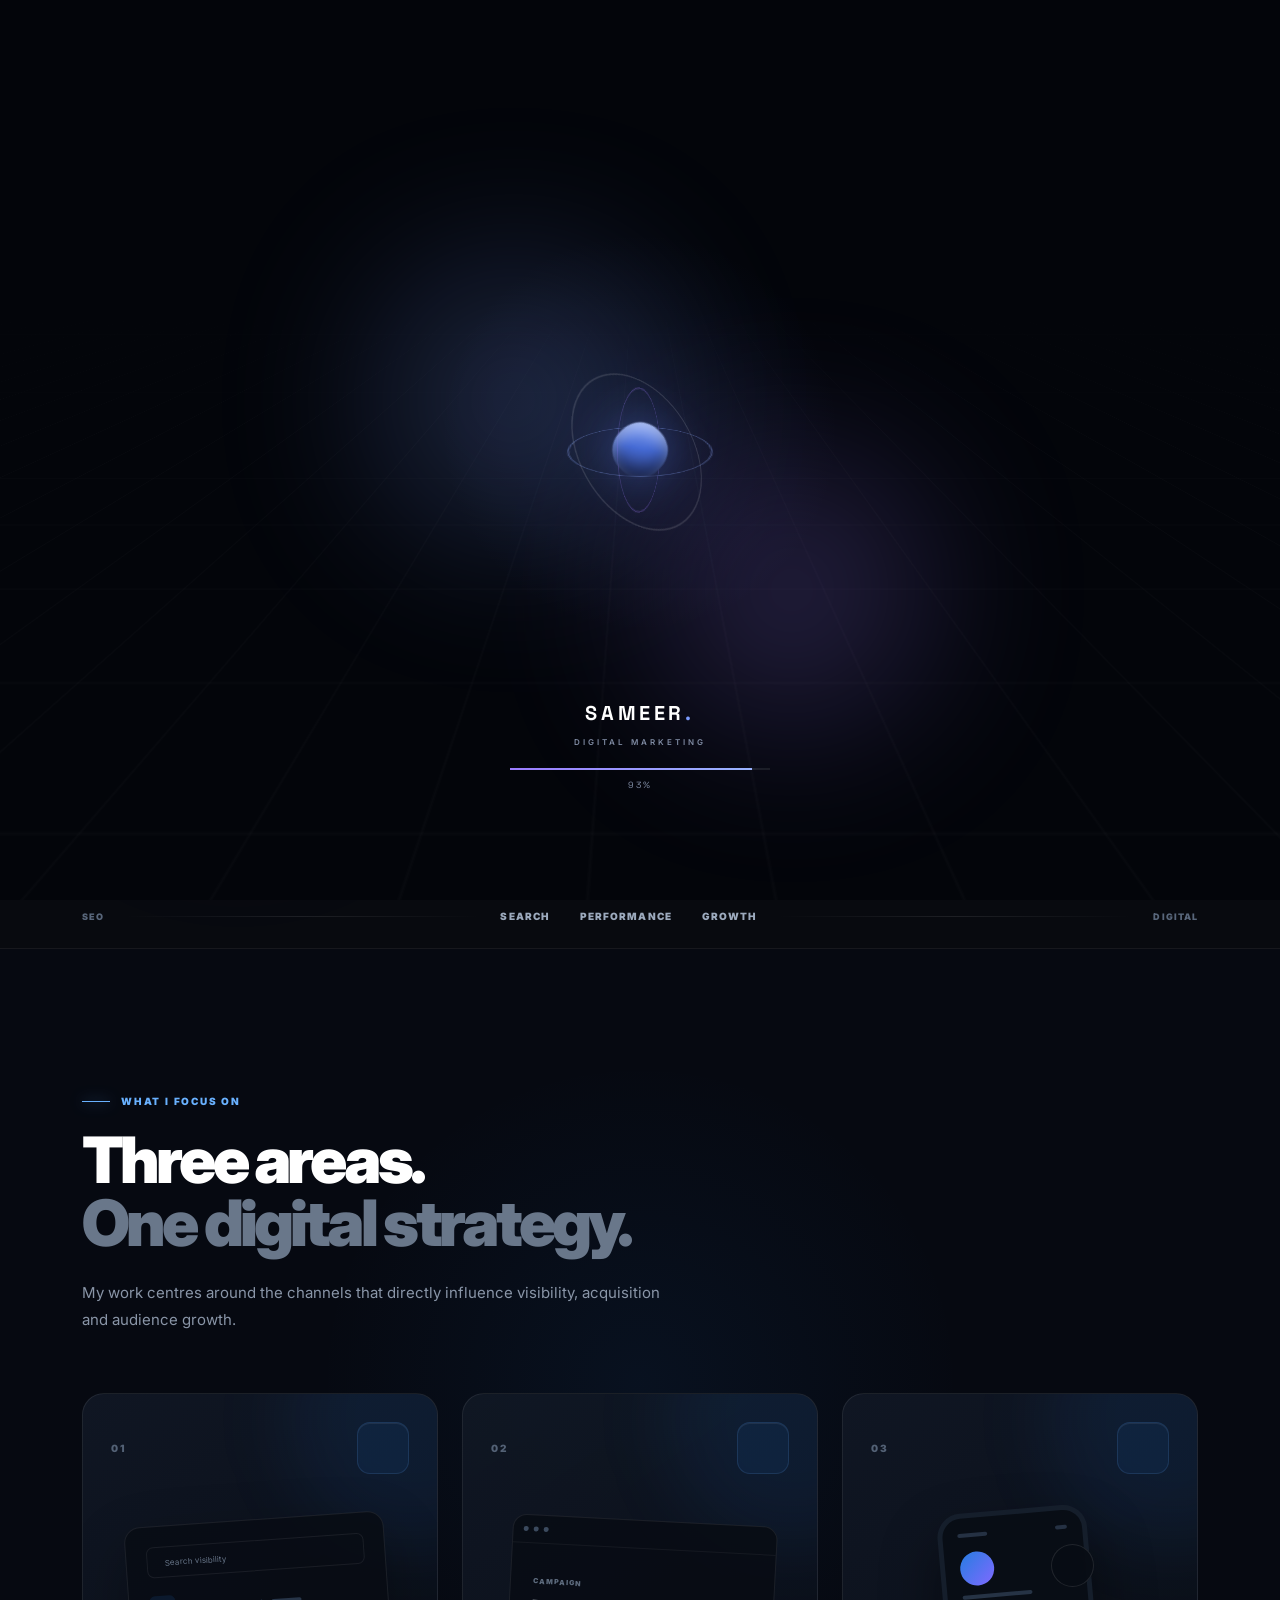
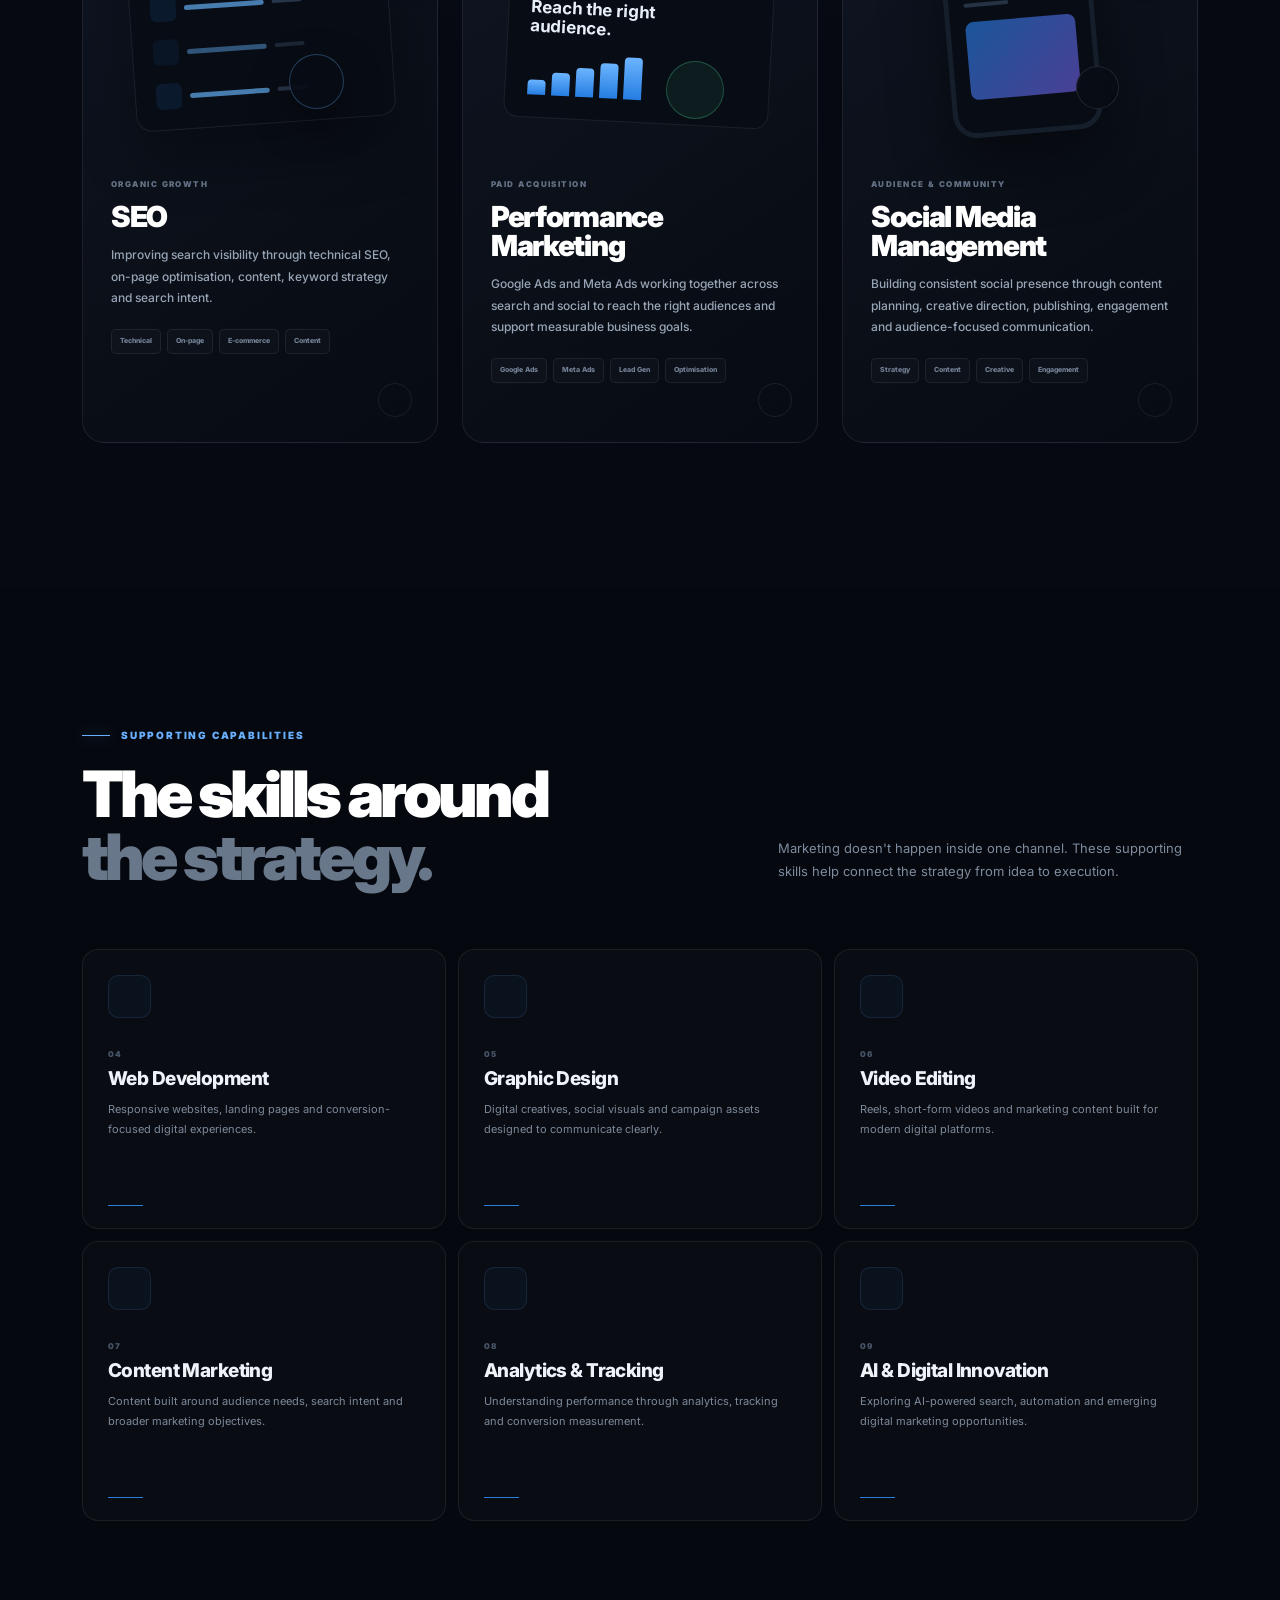
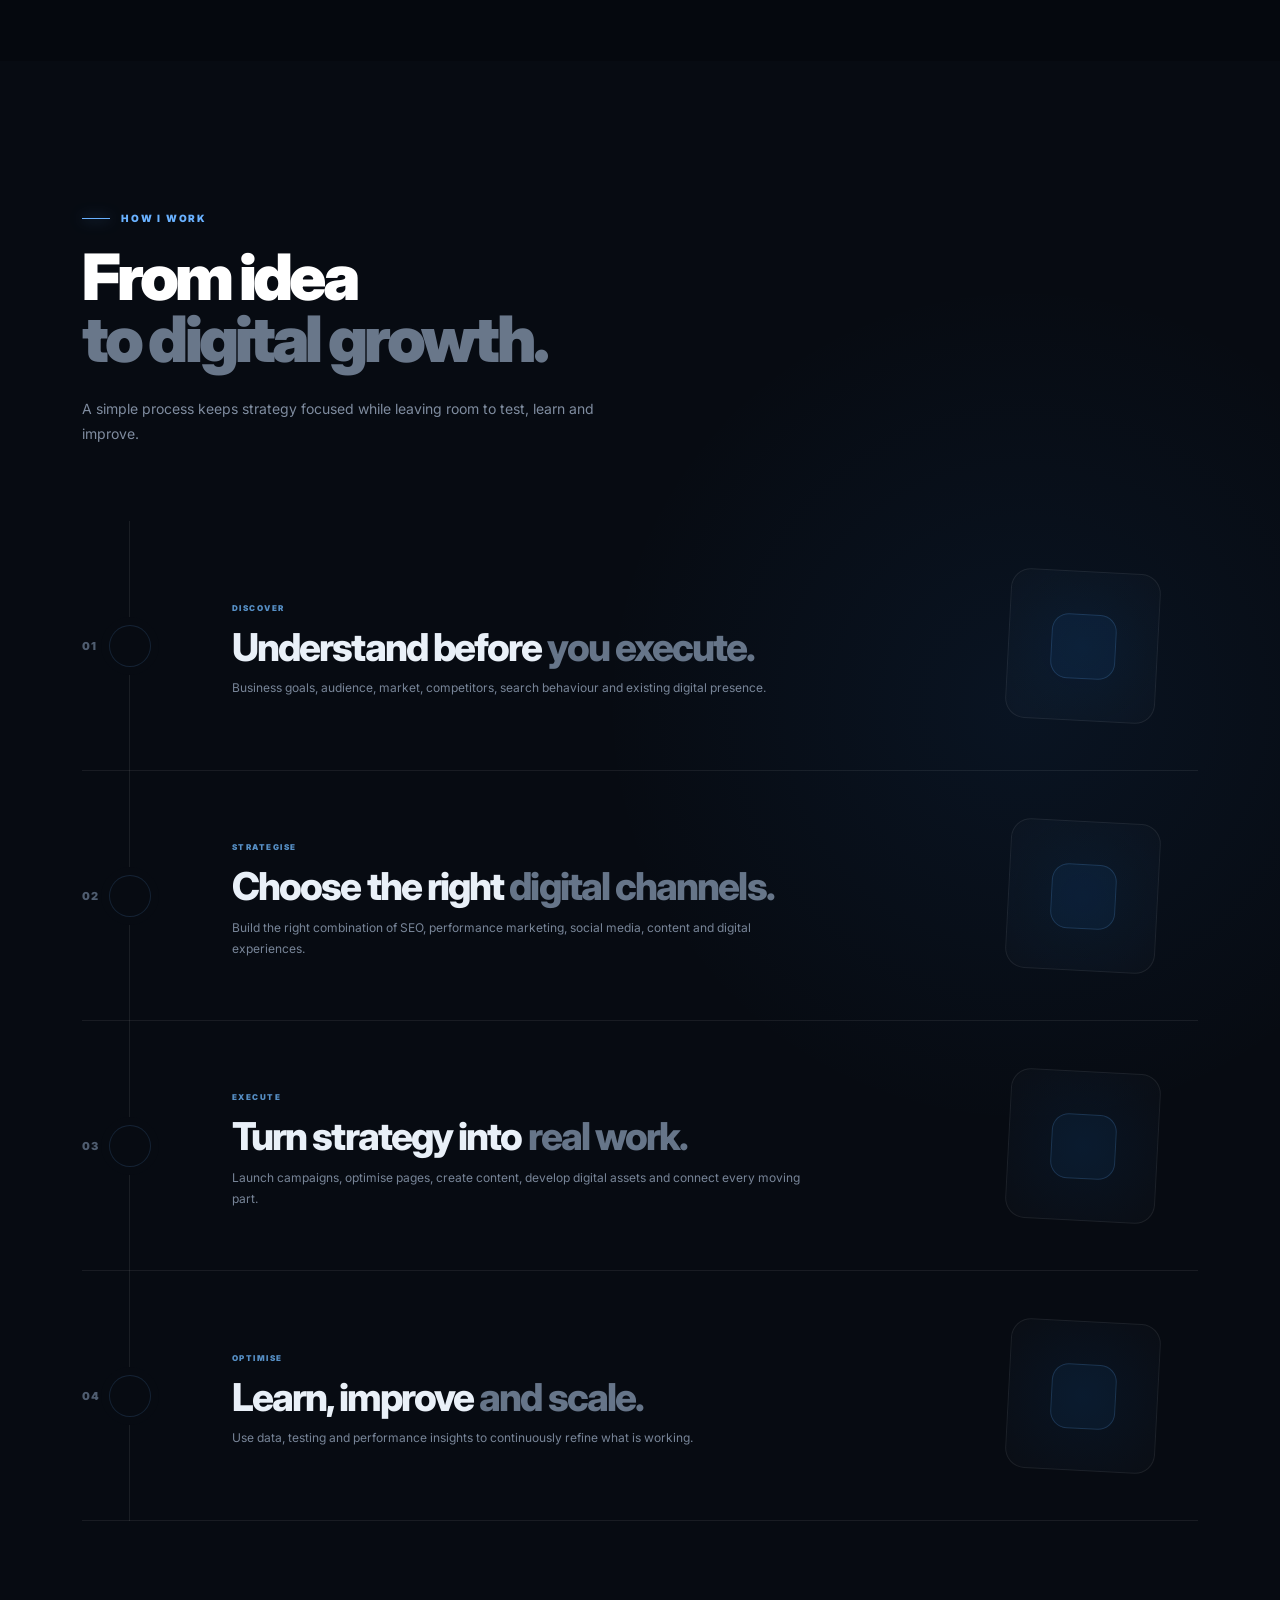
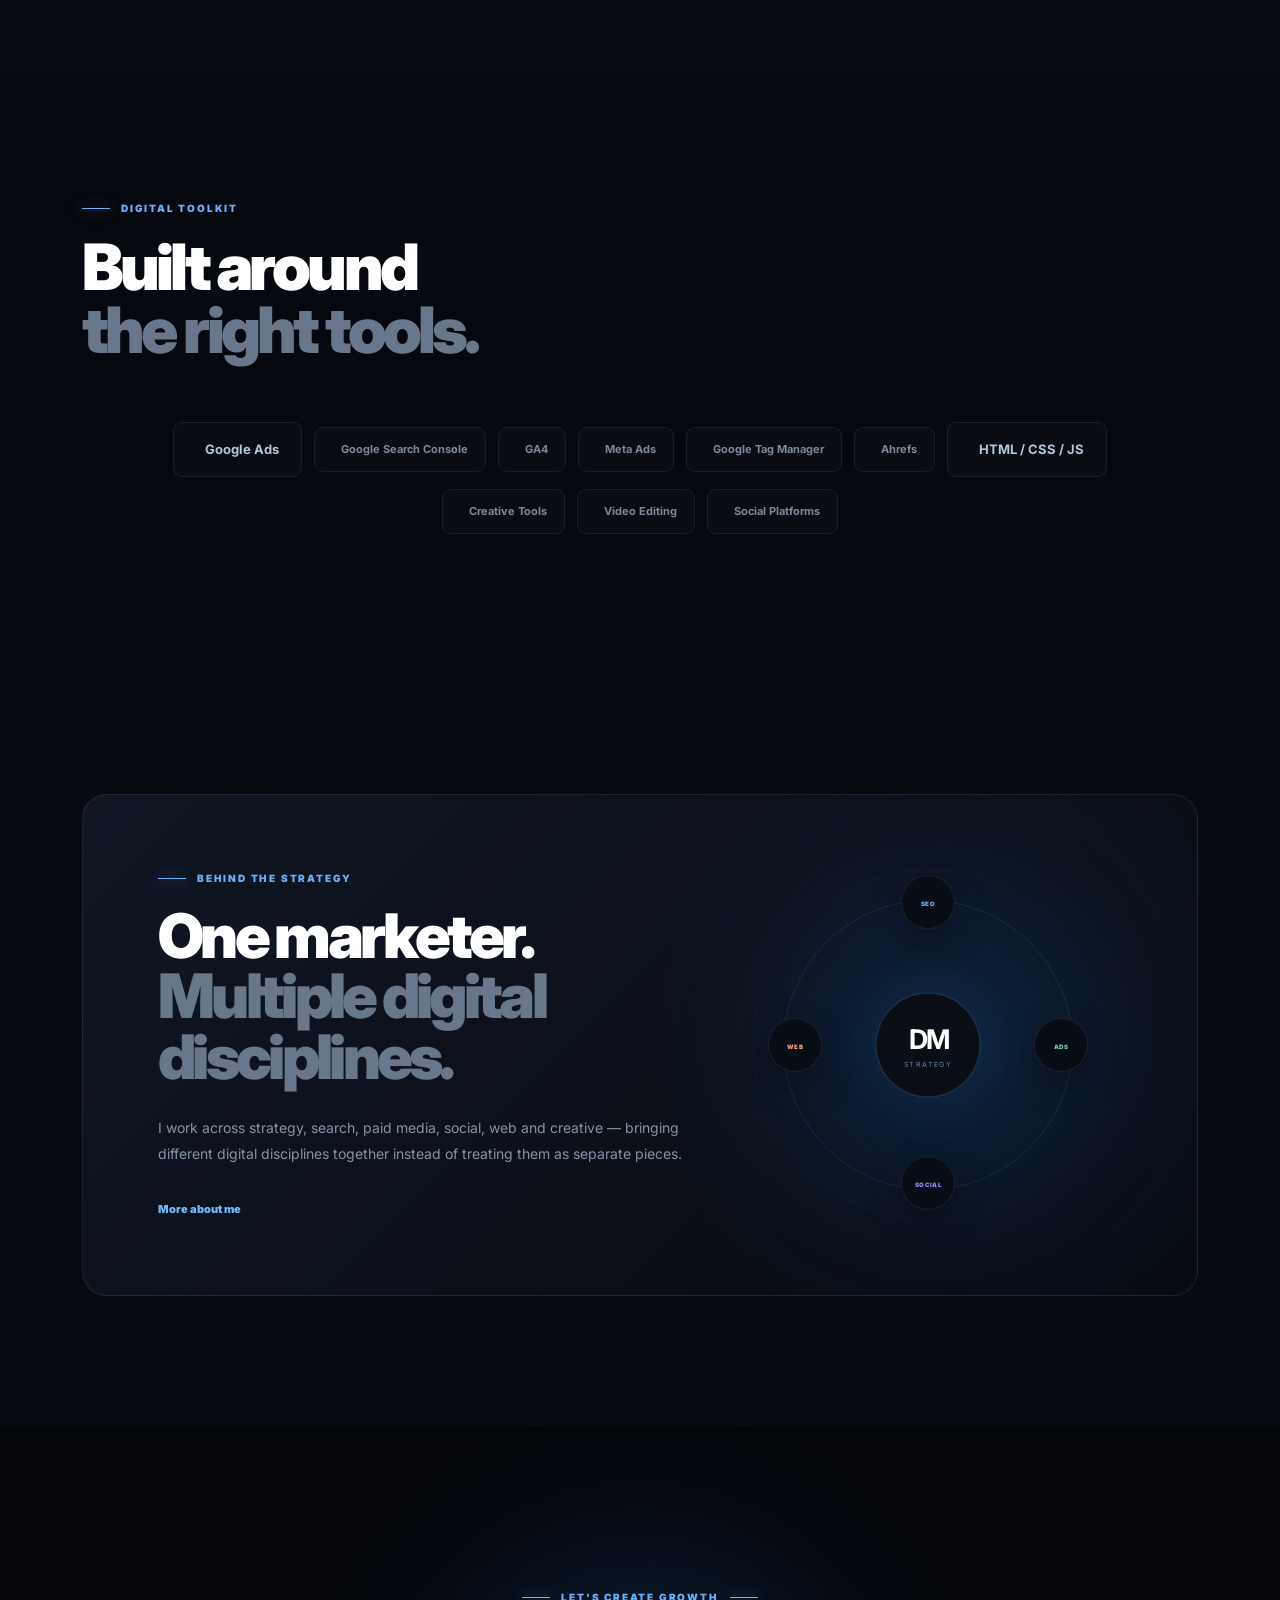
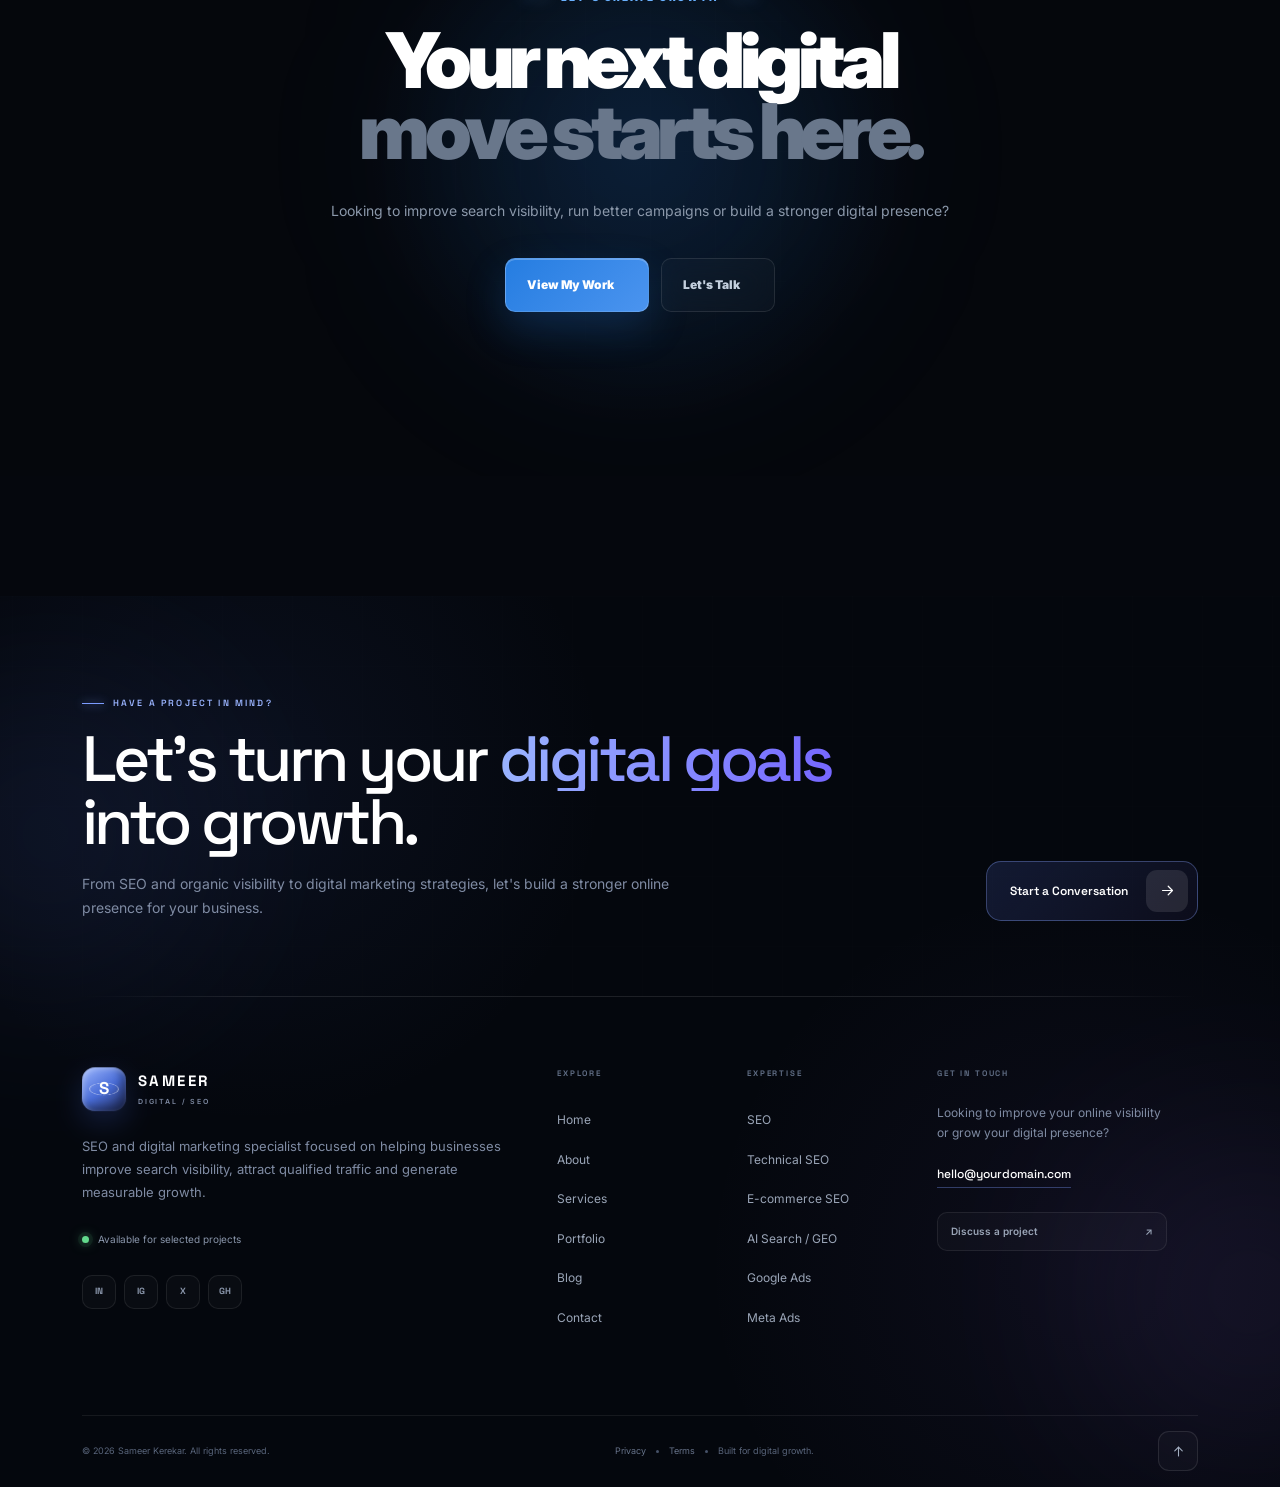
==== commit 291590ba: "Update website" ====
--- a/index.html
+++ b/index.html
@@ -159,6 +159,8 @@
         "url": "https://yourdomain.com/"
     }
     </script>
+
+    <meta name="google-site-verification" content="WZ-W5bGHf7AEvjmKoApG84cZ1C1qmICNWI4uA2yeWao" />
 
 </head>
 
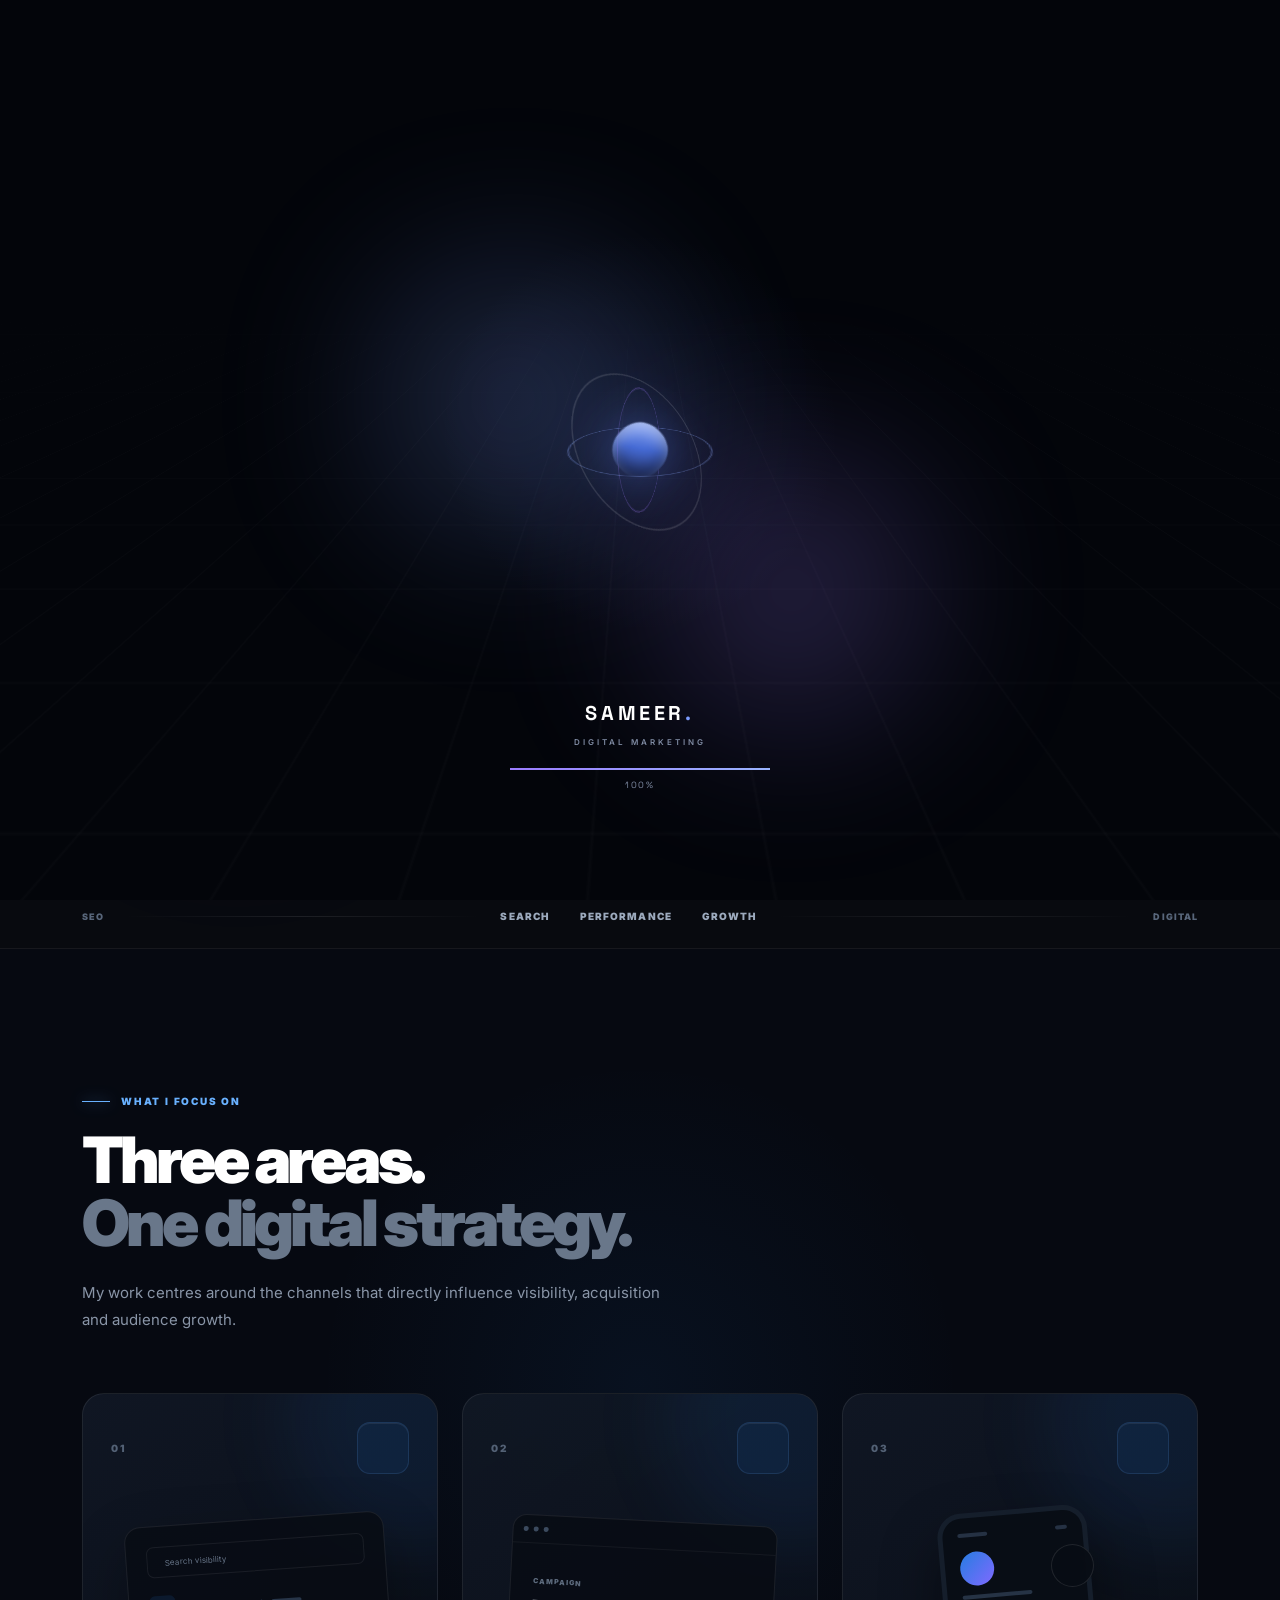
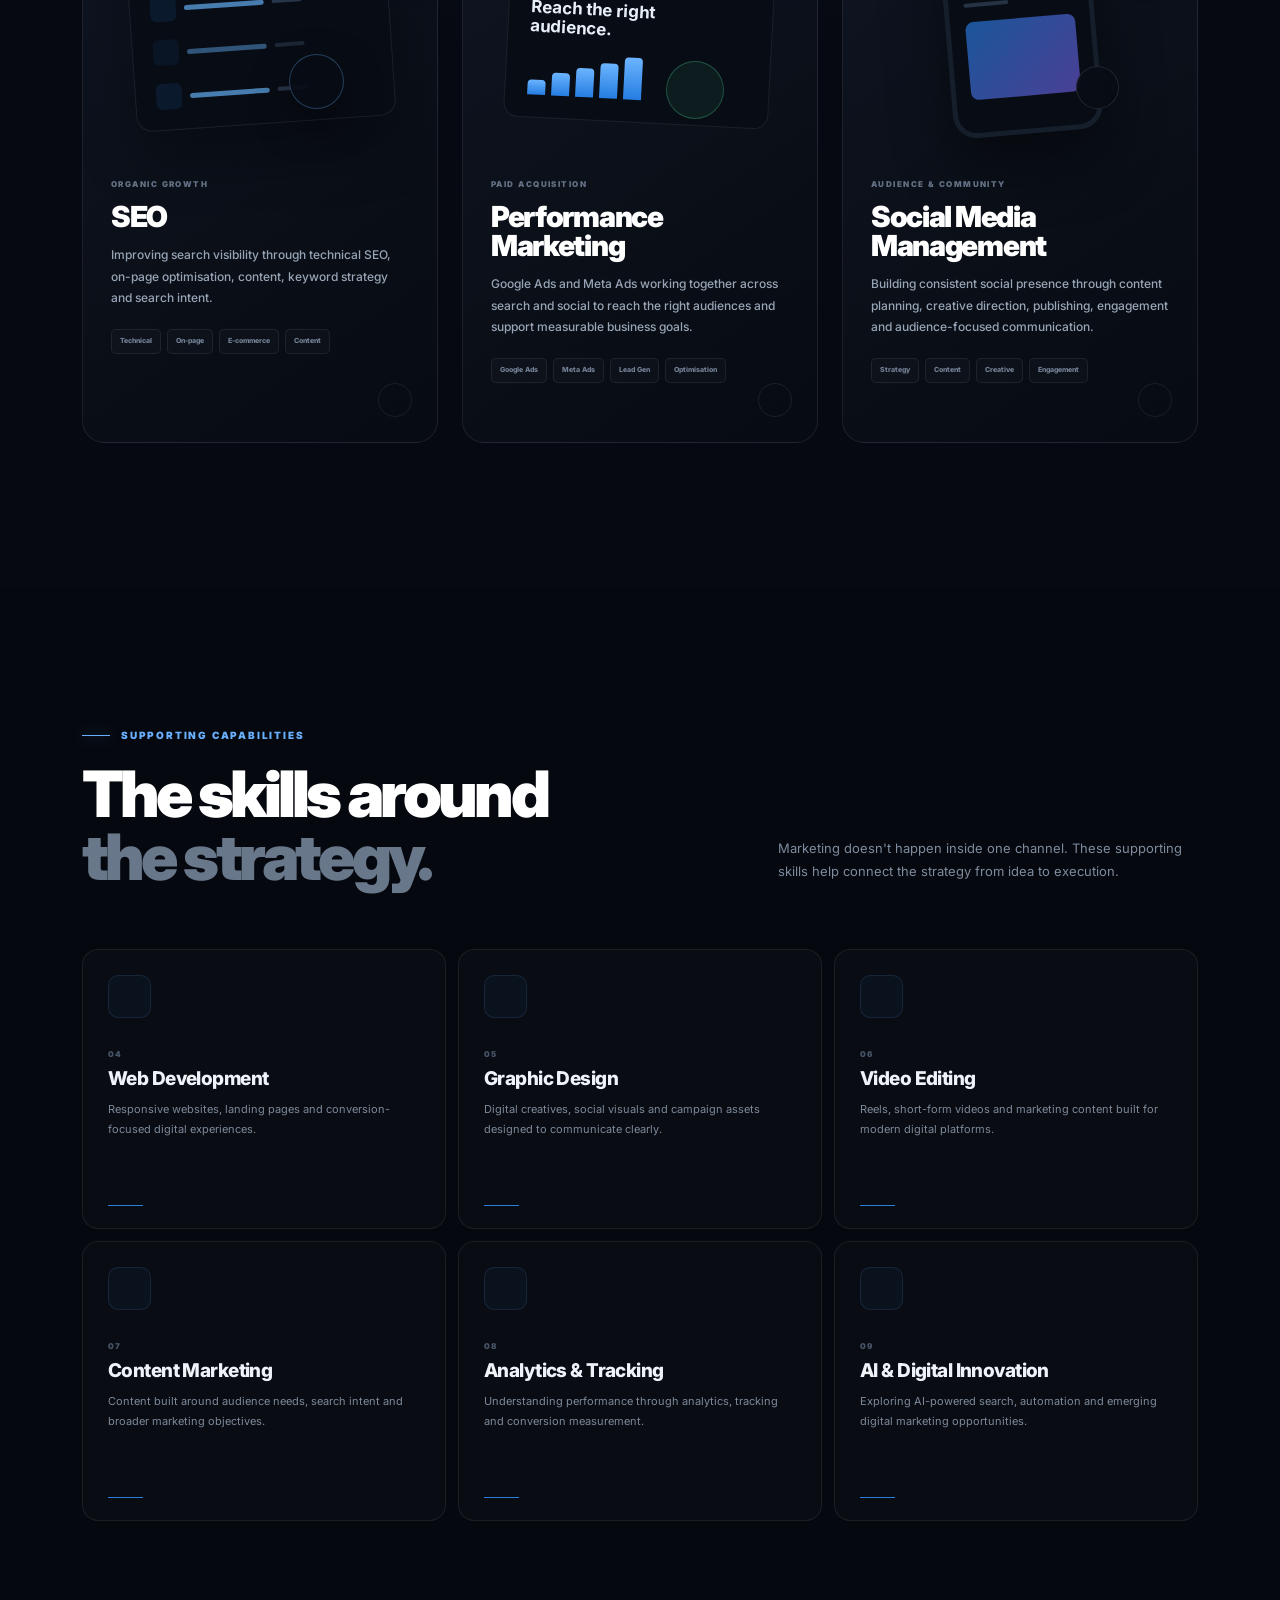
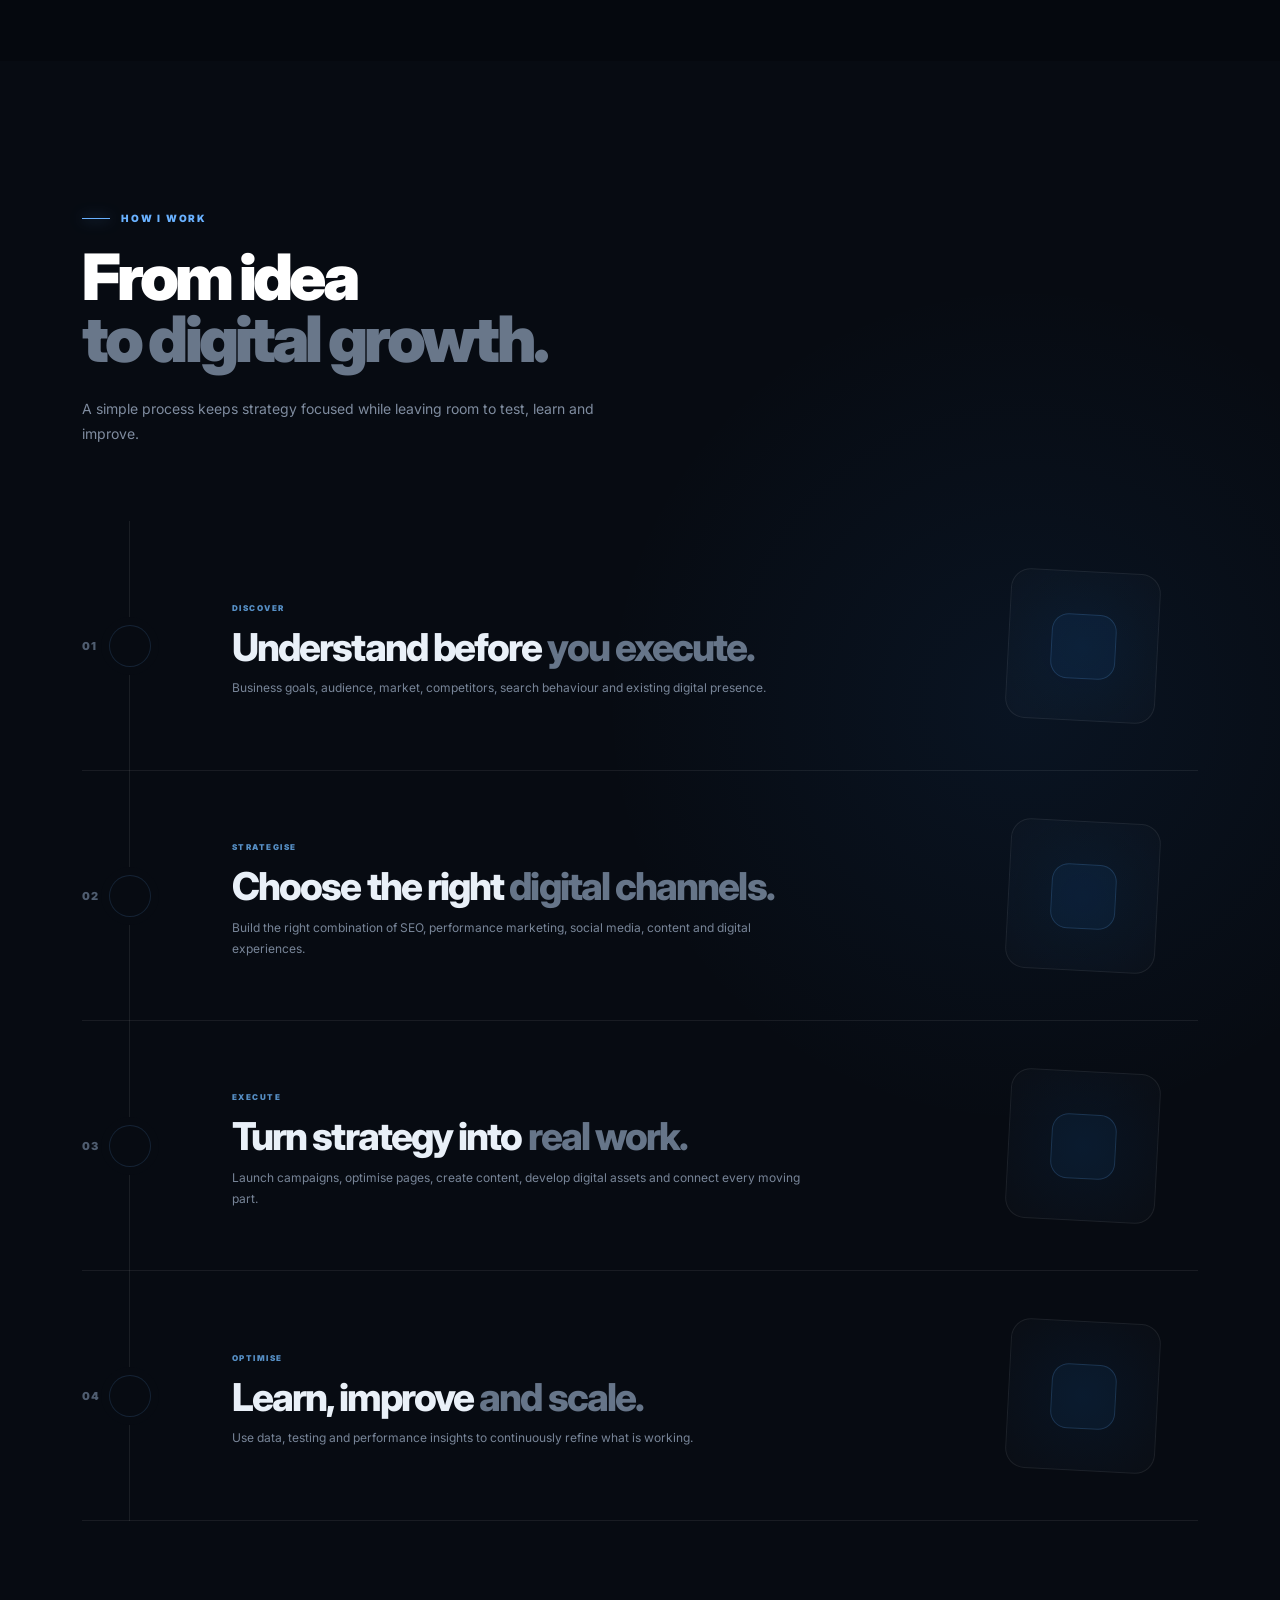
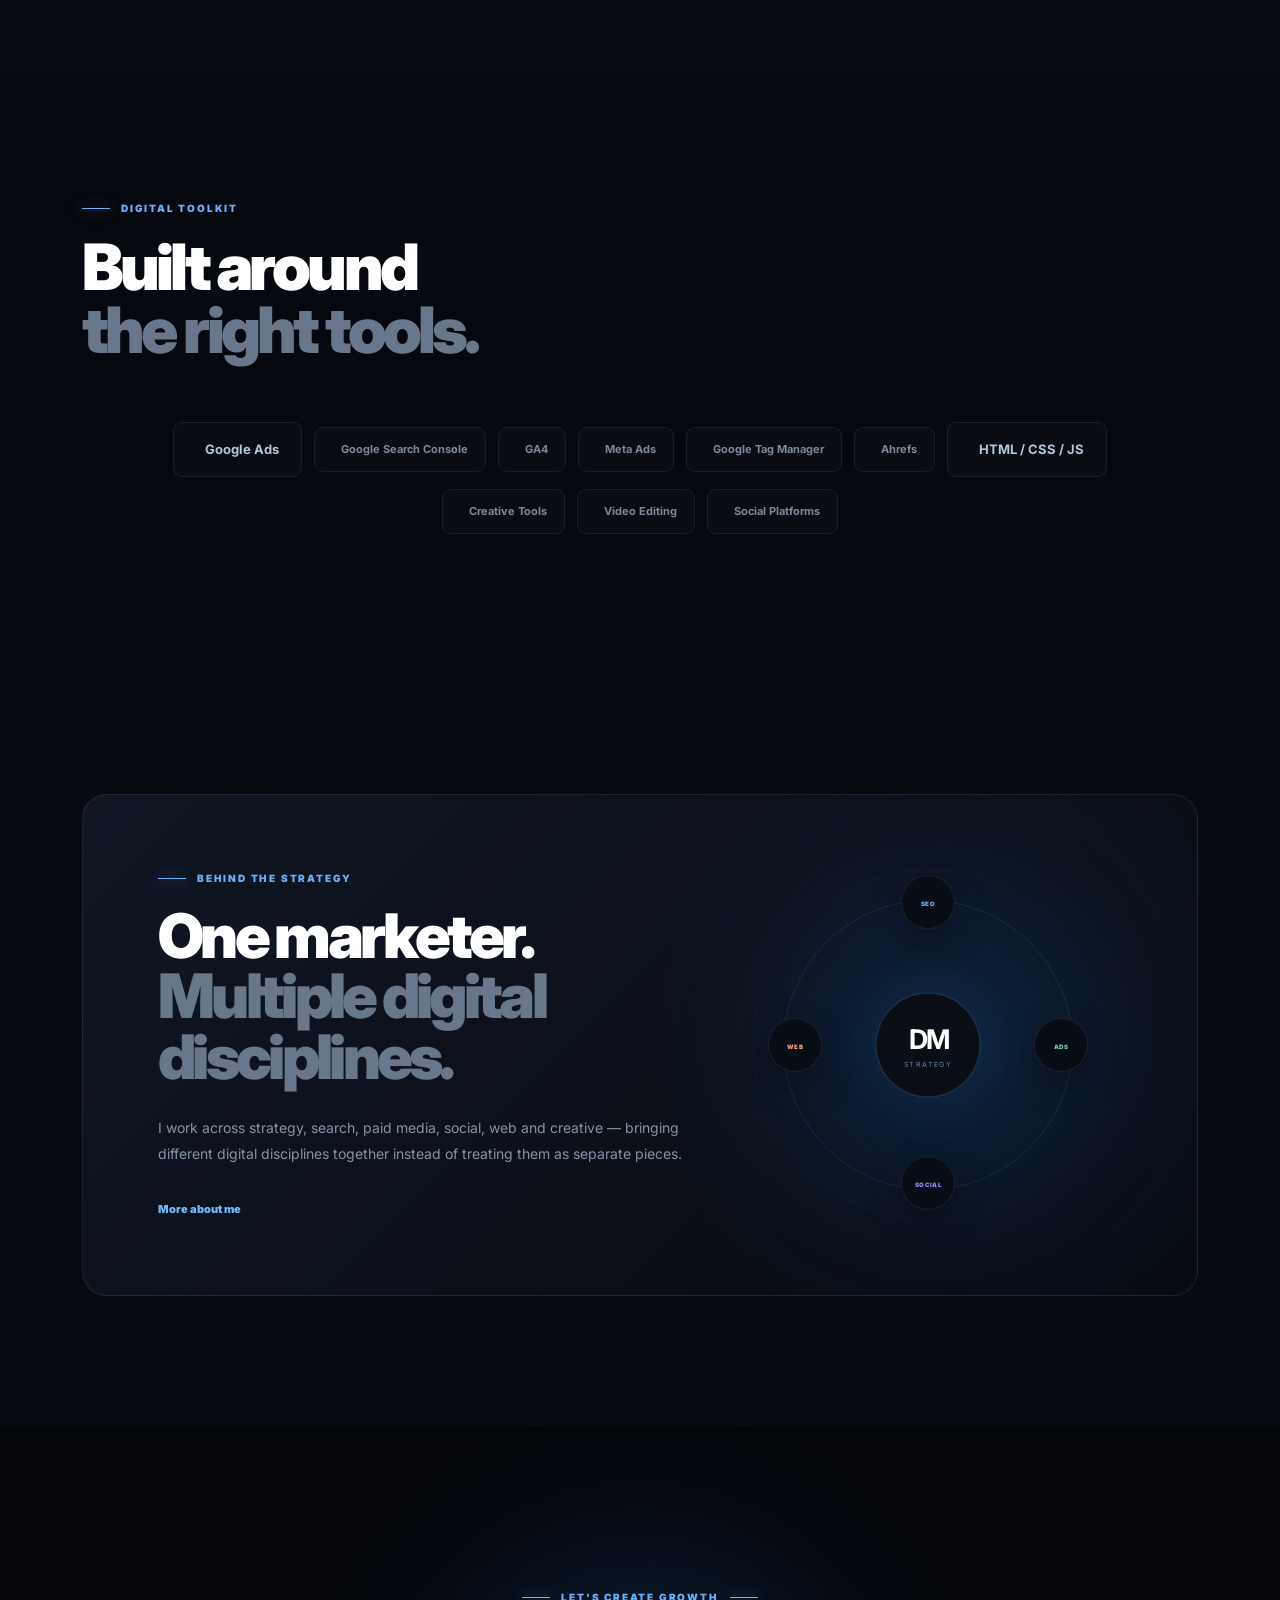
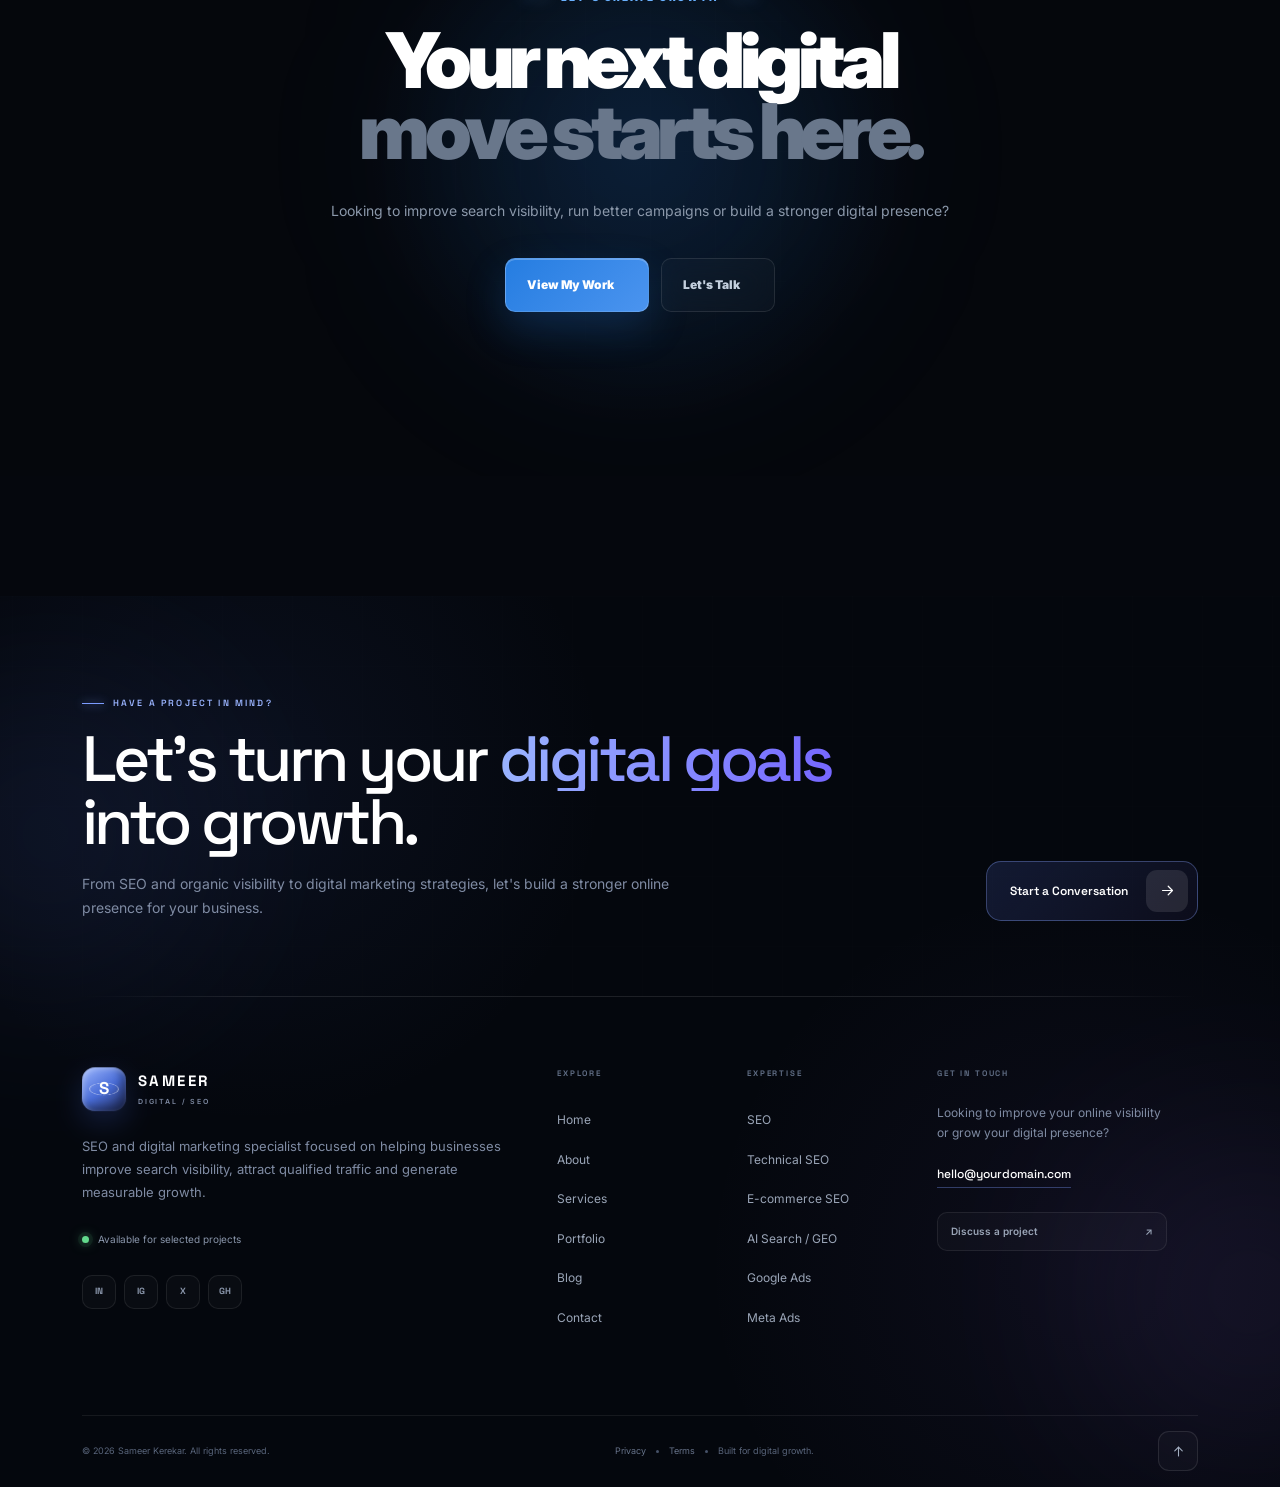
==== commit df6513ee: "GTM update" ====
--- a/index.html
+++ b/index.html
@@ -161,6 +161,17 @@
     </script>
 
     <meta name="google-site-verification" content="WZ-W5bGHf7AEvjmKoApG84cZ1C1qmICNWI4uA2yeWao" />
+
+    <!-- Google tag (gtag.js) -->
+<script async src="https://www.googletagmanager.com/gtag/js?id=G-DJ70WW41KW"></script>
+<script>
+  window.dataLayer = window.dataLayer || [];
+  function gtag(){dataLayer.push(arguments);}
+  gtag('js', new Date());
+
+  gtag('config', 'G-DJ70WW41KW');
+</script>
+
 
 </head>
 
